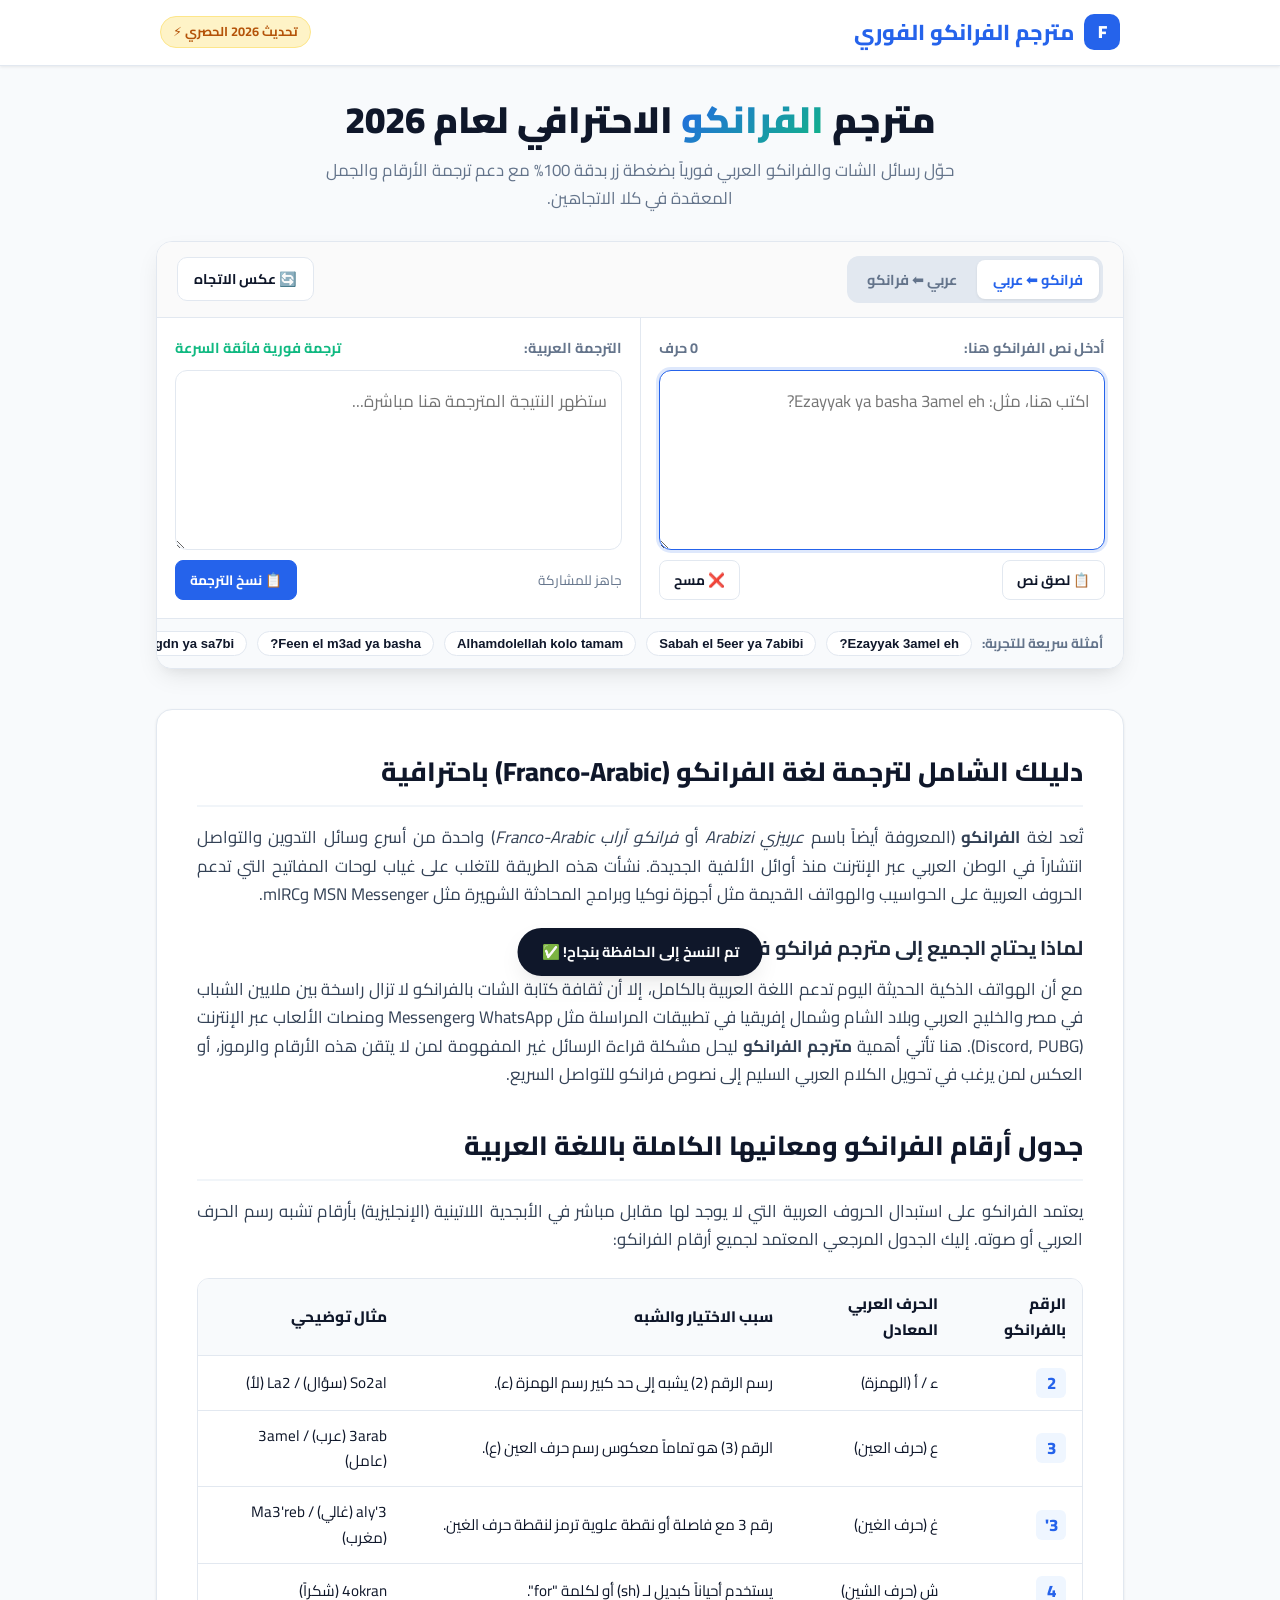
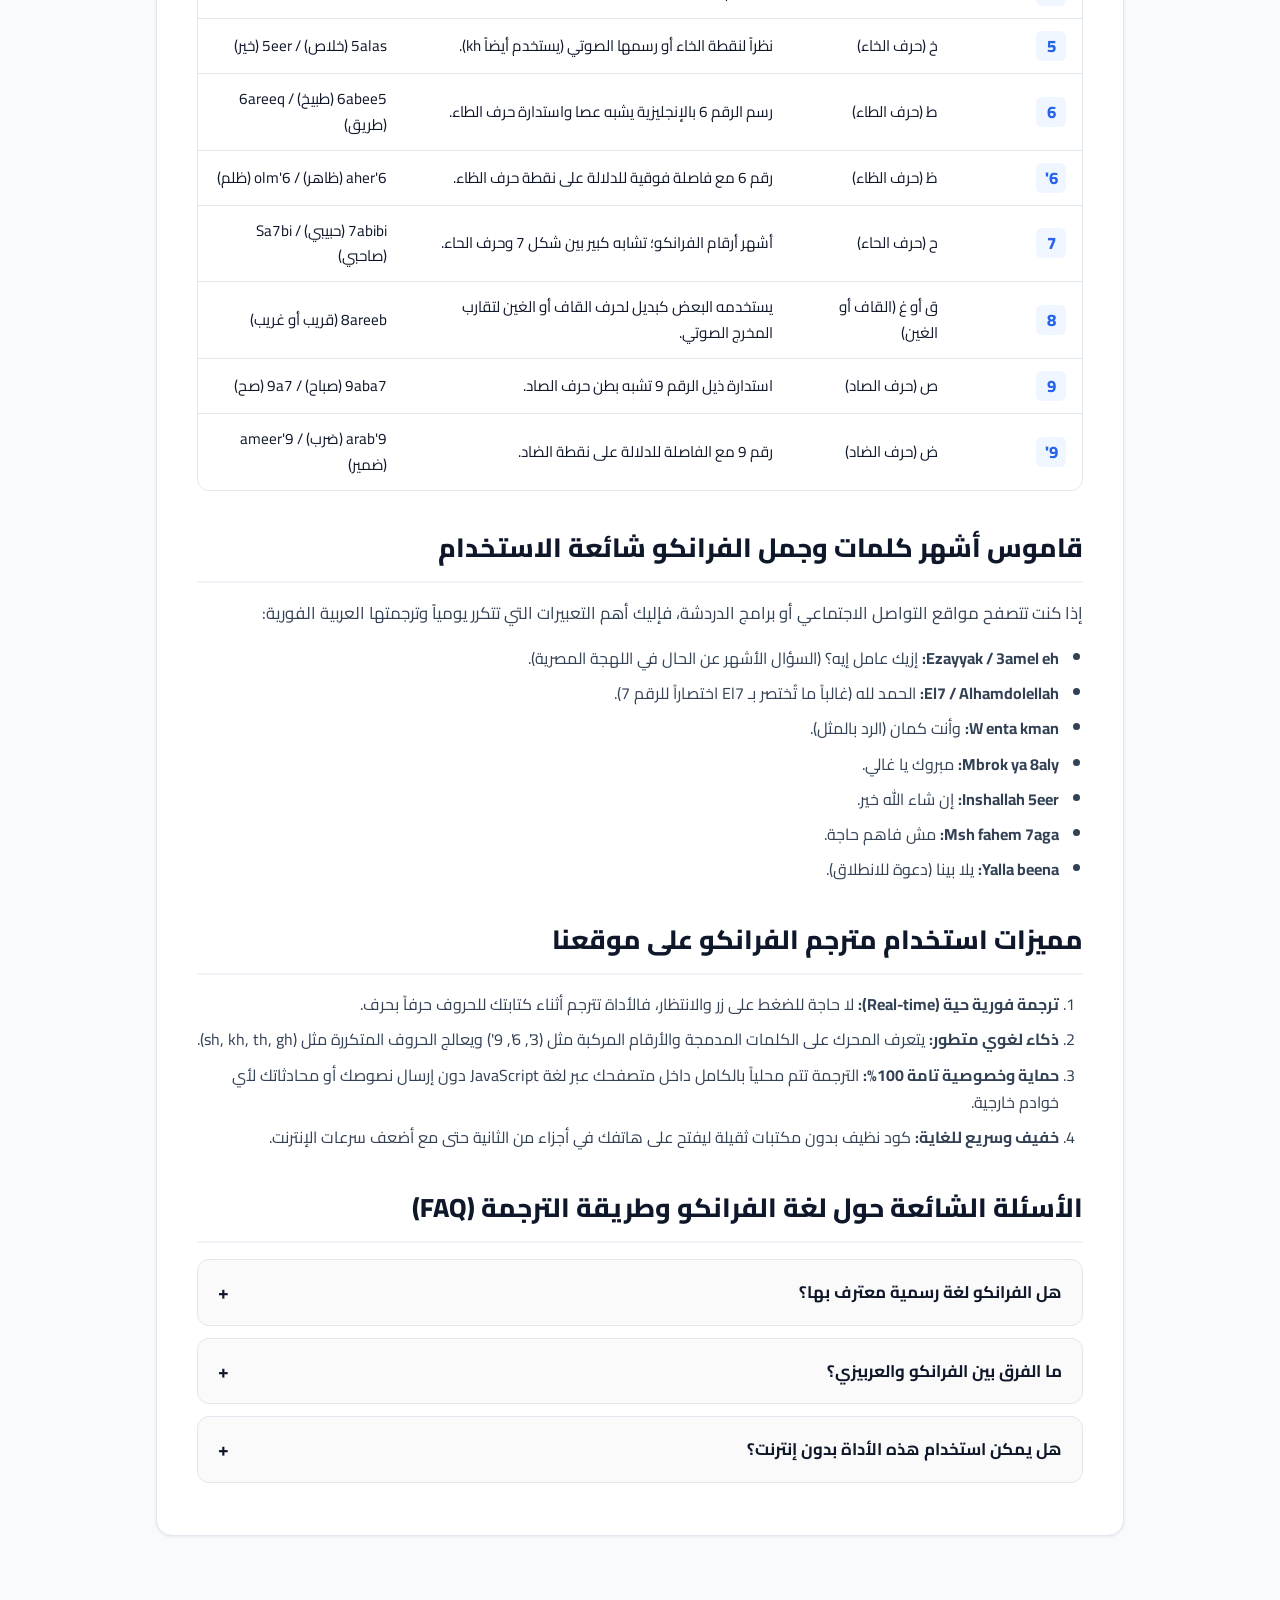
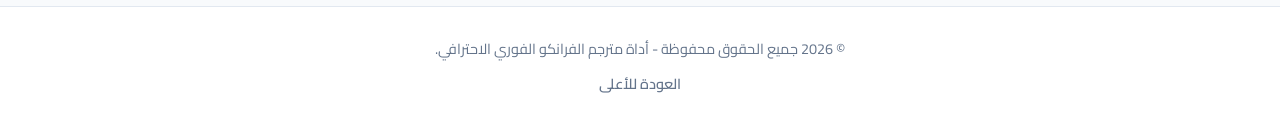
==== index.html @ b8fce9e2 "Update title in index.html for SEO improvement" ====
<!DOCTYPE html>
<html lang="ar" dir="rtl">
<head>
  <meta charset="UTF-8">
  <meta name="viewport" content="width=device-width, initial-scale=1.0, maximum-scale=5.0">
  <meta http-equiv="X-UA-Compatible" content="IE=edge">
  
  <!-- High CTR Title & Meta SEO -->
  <title>مترجم فرانكو ⚡ أسرع أداة ترجمة الفرانكو إلى عربي والعكس مجاناً</title>
  <meta name="description" content="أقوى مترجم فرانكو فوري 2026: حوّل نصوص الفرانكو إلى عربي سليم أو من عربي إلى فرانكو بدقة 100% بضغطة زر. يشمل جدول أرقام وحروف الفرانكو كاملة وقاموس الكلمات الشائعة مجاناً.">
  <meta name="keywords" content="مترجم فرانكو, ترجمة فرانكو, ترجمة الفرانكو الى عربي, تحويل فرانكو لعربي, franco to arabic, ارقام الفرانكو, فرانكو عربي, franco translator">
  <meta name="author" content="Franco Translator Pro">
  <meta name="robots" content="index, follow, max-snippet:-1, max-image-preview:large, max-video-preview:-1">
  <link rel="canonical" href="https://yourusername.github.io/">

  <!-- Open Graph / Facebook -->
  <meta property="og:type" content="website">
  <meta property="og:title" content="مترجم فرانكو 2026 ⚡ أسرع أداة ترجمة الفرانكو إلى عربي والعكس">
  <meta property="og:description" content="حوّل نصوص الفرانكو إلى لغة عربية صحيحة بضغطة واحدة، مع جدول أرقام الفرانكو الشامل وأشهر الكلمات وترجمتها.">
  <meta property="og:locale" content="ar_AR">

  <!-- Twitter Card -->
  <meta name="twitter:card" content="summary_large_image">
  <meta name="twitter:title" content="مترجم فرانكو الفوري 2026 ⚡ تحويل فرانكو لعربي والعكس">
  <meta name="twitter:description" content="أدق أداة لترجمة شات ورسائل الفرانكو إلى اللغة العربية مع دليل الأرقام ومعانيها.">

  <!-- Google Fonts & Icons -->
  <link rel="preconnect" href="https://fonts.googleapis.com">
  <link rel="preconnect" href="https://fonts.gstatic.com" crossorigin>
  <link href="https://fonts.googleapis.com/css2?family=Cairo:wght@400;600;700;800;900&display=swap" rel="stylesheet">

  <!-- Structured Data: WebApplication & FAQPage Schema -->
  <script type="application/ld+json">
  {
    "@context": "https://schema.org",
    "@graph": [
      {
        "@type": "WebApplication",
        "name": "مترجم الفرانكو الذكي",
        "url": "https://yourusername.github.io/",
        "applicationCategory": "EducationalApplication",
        "operatingSystem": "All",
        "description": "أداة مجانية للترجمة الفورية بين لغة الفرانكو واللغة العربية بدقة عالية.",
        "offers": {
          "@type": "Offer",
          "price": "0",
          "priceCurrency": "USD"
        }
      },
      {
        "@type": "FAQPage",
        "mainEntity": [
          {
            "@type": "Question",
            "name": "ما هو رقم 7 في الفرانكو؟",
            "acceptedAnswer": {
              "@type": "Answer",
              "text": "الرقم 7 في لغة الفرانكو يمثل حرف (ح) نظراً لتشابه رسم الرقم مع الحرف العربي."
            }
          },
          {
            "@type": "Question",
            "name": "ما هو رقم 3 ورقم 2 في الفرانكو؟",
            "acceptedAnswer": {
              "@type": "Answer",
              "text": "الرقم 3 يمثل حرف (ع)، والرقم 2 يمثل الهمزة (ء أو أ)."
            }
          },
          {
            "@type": "Question",
            "name": "كيف أحول الفرانكو إلى عربي عبر هذه الأداة؟",
            "acceptedAnswer": {
              "@type": "Answer",
              "text": "كل ما عليك هو لصق أو كتابة نص الفرانكو في المربع العلوي وستظهر الترجمة العربية فورياً في المربع السفلي، ويمكنك بعدها نسخ النتيجة بنقرة واحدة."
            }
          }
        ]
      }
    ]
  }
  </script>

  <style>
    :root {
      --primary: #2563eb;
      --primary-hover: #1d4ed8;
      --primary-light: #eff6ff;
      --accent: #10b981;
      --accent-hover: #059669;
      --bg: #f8fafc;
      --surface: #ffffff;
      --border: #e2e8f0;
      --text-main: #0f172a;
      --text-muted: #64748b;
      --shadow-sm: 0 1px 3px rgba(0,0,0,0.08);
      --shadow-md: 0 4px 6px -1px rgba(0,0,0,0.1), 0 2px 4px -2px rgba(0,0,0,0.06);
      --shadow-lg: 0 10px 25px -5px rgba(0,0,0,0.1), 0 8px 10px -6px rgba(0,0,0,0.04);
      --radius: 16px;
      --font: 'Cairo', system-ui, -apple-system, sans-serif;
    }

    * {
      box-sizing: border-box;
      margin: 0;
      padding: 0;
    }

    body {
      font-family: var(--font);
      background-color: var(--bg);
      color: var(--text-main);
      line-height: 1.7;
      min-height: 100vh;
      display: flex;
      flex-direction: column;
    }

    header {
      background: var(--surface);
      border-bottom: 1px solid var(--border);
      position: sticky;
      top: 0;
      z-index: 50;
      box-shadow: var(--shadow-sm);
    }

    .nav-container {
      max-width: 1000px;
      margin: 0 auto;
      padding: 14px 20px;
      display: flex;
      align-items: center;
      justify-content: space-between;
    }

    .brand {
      display: flex;
      align-items: center;
      gap: 10px;
      font-size: 1.35rem;
      font-weight: 800;
      color: var(--primary);
      text-decoration: none;
    }

    .brand-icon {
      background: var(--primary);
      color: #fff;
      width: 36px;
      height: 36px;
      border-radius: 10px;
      display: flex;
      align-items: center;
      justify-content: center;
      font-weight: 900;
      font-size: 1.1rem;
    }

    .badge-pill {
      background: #fef3c7;
      color: #b45309;
      padding: 4px 12px;
      border-radius: 9999px;
      font-size: 0.8rem;
      font-weight: 700;
      border: 1px solid #fde68a;
    }

    main {
      max-width: 1000px;
      width: 100%;
      margin: 30px auto;
      padding: 0 16px;
      flex: 1;
    }

    /* Hero */
    .hero {
      text-align: center;
      margin-bottom: 28px;
    }

    .hero h1 {
      font-size: 2.3rem;
      font-weight: 900;
      line-height: 1.3;
      margin-bottom: 12px;
      color: #0f172a;
    }

    .hero h1 span {
      background: linear-gradient(135deg, #2563eb, #10b981);
      -webkit-background-clip: text;
      -webkit-text-fill-color: transparent;
    }

    .hero p {
      font-size: 1.05rem;
      color: var(--text-muted);
      max-width: 650px;
      margin: 0 auto;
    }

    /* Tool Card */
    .converter-card {
      background: var(--surface);
      border: 1px solid var(--border);
      border-radius: var(--radius);
      box-shadow: var(--shadow-lg);
      overflow: hidden;
      margin-bottom: 40px;
    }

    .tool-header {
      background: #fafafa;
      padding: 14px 20px;
      border-bottom: 1px solid var(--border);
      display: flex;
      align-items: center;
      justify-content: space-between;
      flex-wrap: wrap;
      gap: 12px;
    }

    .mode-selector {
      display: flex;
      background: #e2e8f0;
      padding: 4px;
      border-radius: 12px;
      gap: 4px;
    }

    .mode-btn {
      border: none;
      background: transparent;
      padding: 6px 16px;
      border-radius: 8px;
      font-family: inherit;
      font-size: 0.9rem;
      font-weight: 700;
      cursor: pointer;
      color: var(--text-muted);
      transition: all 0.2s ease;
    }

    .mode-btn.active {
      background: var(--surface);
      color: var(--primary);
      box-shadow: var(--shadow-sm);
    }

    .swap-btn {
      display: inline-flex;
      align-items: center;
      gap: 6px;
      padding: 8px 16px;
      background: var(--surface);
      border: 1px solid var(--border);
      border-radius: 10px;
      font-family: inherit;
      font-size: 0.88rem;
      font-weight: 700;
      color: var(--text-main);
      cursor: pointer;
      transition: all 0.2s;
    }

    .swap-btn:hover {
      background: var(--primary-light);
      border-color: var(--primary);
      color: var(--primary);
    }

    .tool-body {
      display: grid;
      grid-template-columns: 1fr 1fr;
      divide-x: 1px solid var(--border);
    }

    @media (max-width: 768px) {
      .tool-body {
        grid-template-columns: 1fr;
      }
    }

    .box-pane {
      display: flex;
      flex-direction: column;
      padding: 18px;
    }

    .box-pane:first-child {
      border-left: 1px solid var(--border);
    }

    @media (max-width: 768px) {
      .box-pane:first-child {
        border-left: none;
        border-bottom: 1px solid var(--border);
      }
    }

    .pane-header {
      display: flex;
      align-items: center;
      justify-content: space-between;
      margin-bottom: 10px;
      font-size: 0.9rem;
      font-weight: 700;
      color: var(--text-muted);
    }

    textarea {
      width: 100%;
      height: 180px;
      border: 1px solid var(--border);
      border-radius: 12px;
      padding: 14px;
      font-family: inherit;
      font-size: 1.05rem;
      color: var(--text-main);
      resize: vertical;
      outline: none;
      transition: border-color 0.2s, box-shadow 0.2s;
    }

    textarea:focus {
      border-color: var(--primary);
      box-shadow: 0 0 0 3px rgba(37, 99, 235, 0.15);
    }

    .pane-footer {
      display: flex;
      align-items: center;
      justify-content: space-between;
      margin-top: 10px;
      font-size: 0.85rem;
      color: var(--text-muted);
    }

    .btn-group {
      display: flex;
      gap: 8px;
    }

    .action-btn {
      display: inline-flex;
      align-items: center;
      gap: 6px;
      padding: 6px 14px;
      border-radius: 8px;
      font-family: inherit;
      font-size: 0.85rem;
      font-weight: 700;
      cursor: pointer;
      border: 1px solid var(--border);
      background: var(--surface);
      color: var(--text-main);
      transition: all 0.2s;
    }

    .action-btn:hover {
      background: #f1f5f9;
    }

    .action-btn.primary {
      background: var(--primary);
      border-color: var(--primary);
      color: #fff;
    }

    .action-btn.primary:hover {
      background: var(--primary-hover);
    }

    /* Quick Suggestion Chips */
    .quick-chips-wrap {
      padding: 12px 20px;
      background: #f8fafc;
      border-top: 1px solid var(--border);
      display: flex;
      align-items: center;
      gap: 10px;
      overflow-x: auto;
      white-space: nowrap;
    }

    .quick-chips-title {
      font-size: 0.85rem;
      font-weight: 700;
      color: var(--text-muted);
      flex-shrink: 0;
    }

    .chip {
      background: var(--surface);
      border: 1px solid var(--border);
      padding: 4px 12px;
      border-radius: 9999px;
      font-size: 0.82rem;
      cursor: pointer;
      font-weight: 600;
      color: var(--text-main);
      transition: all 0.15s;
    }

    .chip:hover {
      border-color: var(--primary);
      color: var(--primary);
      background: var(--primary-light);
    }

    /* Long Content Styles */
    .content-article {
      background: var(--surface);
      border: 1px solid var(--border);
      border-radius: var(--radius);
      padding: 40px;
      box-shadow: var(--shadow-sm);
      margin-bottom: 40px;
    }

    .content-article h2 {
      font-size: 1.65rem;
      font-weight: 800;
      color: var(--text-main);
      margin: 35px 0 16px;
      position: relative;
      padding-bottom: 10px;
      border-bottom: 2px solid #f1f5f9;
    }

    .content-article h2:first-of-type {
      margin-top: 0;
    }

    .content-article h3 {
      font-size: 1.25rem;
      font-weight: 700;
      margin: 22px 0 10px;
      color: #1e293b;
    }

    .content-article p {
      font-size: 1.05rem;
      color: #334155;
      margin-bottom: 18px;
      text-align: justify;
    }

    .content-article ul, .content-article ol {
      margin: 0 24px 22px 0;
      color: #334155;
    }

    .content-article li {
      margin-bottom: 8px;
    }

    /* Responsive Data Tables */
    .table-container {
      overflow-x: auto;
      margin: 24px 0;
      border-radius: 12px;
      border: 1px solid var(--border);
    }

    table {
      width: 100%;
      border-collapse: collapse;
      text-align: right;
      font-size: 0.95rem;
    }

    thead {
      background: #f8fafc;
    }

    th, td {
      padding: 12px 16px;
      border-bottom: 1px solid var(--border);
    }

    th {
      font-weight: 800;
      color: var(--text-main);
    }

    tbody tr:last-child td {
      border-bottom: none;
    }

    tbody tr:hover {
      background-color: #f1f5f9;
    }

    .num-badge {
      display: inline-block;
      width: 30px;
      height: 30px;
      line-height: 30px;
      text-align: center;
      background: var(--primary-light);
      color: var(--primary);
      border-radius: 6px;
      font-weight: 800;
      font-size: 1.05rem;
    }

    /* FAQ Accordion */
    .faq-item {
      border: 1px solid var(--border);
      border-radius: 12px;
      margin-bottom: 12px;
      overflow: hidden;
      background: #fafafa;
    }

    .faq-question {
      padding: 16px 20px;
      font-weight: 700;
      font-size: 1.05rem;
      cursor: pointer;
      display: flex;
      align-items: center;
      justify-content: space-between;
      user-select: none;
    }

    .faq-question:hover {
      color: var(--primary);
    }

    .faq-answer {
      padding: 0 20px 16px;
      color: #475569;
      font-size: 0.98rem;
      display: none;
    }

    .faq-item.active {
      background: var(--surface);
      border-color: var(--primary);
    }

    .faq-item.active .faq-answer {
      display: block;
    }

    .faq-icon {
      font-size: 1.2rem;
      transition: transform 0.2s;
    }

    .faq-item.active .faq-icon {
      transform: rotate(45deg);
    }

    /* Toast */
    #toast {
      position: fixed;
      bottom: 24px;
      left: 50%;
      transform: translateX(-50%) translateY(100px);
      background: #0f172a;
      color: #fff;
      padding: 12px 24px;
      border-radius: 9999px;
      font-size: 0.9rem;
      font-weight: 700;
      box-shadow: var(--shadow-lg);
      transition: transform 0.3s cubic-bezier(0.18, 0.89, 0.32, 1.28);
      z-index: 999;
      pointer-events: none;
    }

    #toast.show {
      transform: translateX(-50%) translateY(0);
    }

    /* Footer */
    footer {
      background: var(--surface);
      border-top: 1px solid var(--border);
      padding: 30px 16px;
      margin-top: auto;
    }

    .footer-content {
      max-width: 1000px;
      margin: 0 auto;
      text-align: center;
      font-size: 0.9rem;
      color: var(--text-muted);
    }

    .footer-links {
      display: flex;
      justify-content: center;
      gap: 20px;
      margin-top: 10px;
    }

    .footer-links a {
      color: var(--text-muted);
      text-decoration: none;
      font-weight: 600;
    }

    .footer-links a:hover {
      color: var(--primary);
    }
  </style>
</head>
<body>

  <!-- Header -->
  <header>
    <nav class="nav-container">
      <a href="#" class="brand">
        <span class="brand-icon">F</span>
        <span>مترجم الفرانكو الفوري</span>
      </a>
      <span class="badge-pill">تحديث 2026 الحصري ⚡</span>
    </nav>
  </header>

  <!-- Main Container -->
  <main>

    <!-- Hero Section with High CTR Title -->
    <section class="hero">
      <h1>مترجم <span>الفرانكو</span> الاحترافي لعام 2026</h1>
      <p>حوّل رسائل الشات والفرانكو العربي فورياً بضغطة زر بدقة 100% مع دعم ترجمة الأرقام والجمل المعقدة في كلا الاتجاهين.</p>
    </section>

    <!-- Main Tool Card -->
    <section class="converter-card">
      <div class="tool-header">
        <div class="mode-selector">
          <button class="mode-btn active" id="btn-franco-to-ar" onclick="setMode('franco-to-ar')">فرانكو ⬅️ عربي</button>
          <button class="mode-btn" id="btn-ar-to-franco" onclick="setMode('ar-to-franco')">عربي ⬅️ فرانكو</button>
        </div>

        <button class="swap-btn" onclick="toggleMode()">
          🔄 عكس الاتجاه
        </button>
      </div>

      <div class="tool-body">
        <!-- Input Pane -->
        <div class="box-pane">
          <div class="pane-header">
            <span id="input-label">أدخل نص الفرانكو هنا:</span>
            <span id="char-count">0 حرف</span>
          </div>
          <textarea id="input-text" placeholder="اكتب هنا، مثل: Ezayyak ya basha 3amel eh?" autofocus></textarea>
          <div class="pane-footer">
            <button class="action-btn" onclick="pasteInput()">📋 لصق نص</button>
            <button class="action-btn" onclick="clearAll()">❌ مسح</button>
          </div>
        </div>

        <!-- Output Pane -->
        <div class="box-pane">
          <div class="pane-header">
            <span id="output-label">الترجمة العربية:</span>
            <span style="color: var(--accent); font-weight:700;">ترجمة فورية فائقة السرعة</span>
          </div>
          <textarea id="output-text" placeholder="ستظهر النتيجة المترجمة هنا مباشرة..." readonly></textarea>
          <div class="pane-footer">
            <span>جاهز للمشاركة</span>
            <div class="btn-group">
              <button class="action-btn primary" onclick="copyResult()">📋 نسخ الترجمة</button>
            </div>
          </div>
        </div>
      </div>

      <!-- Quick Chips -->
      <div class="quick-chips-wrap">
        <span class="quick-chips-title">أمثلة سريعة للتجربة:</span>
        <button class="chip" onclick="loadSample('Ezayyak 3amel eh?')">Ezayyak 3amel eh?</button>
        <button class="chip" onclick="loadSample('Sabah el 5eer ya 7abibi')">Sabah el 5eer ya 7abibi</button>
        <button class="chip" onclick="loadSample('Alhamdolellah kolo tamam')">Alhamdolellah kolo tamam</button>
        <button class="chip" onclick="loadSample('Feen el m3ad ya basha?')">Feen el m3ad ya basha?</button>
        <button class="chip" onclick="loadSample('Shokran gdn ya sa7bi')">Shokran gdn ya sa7bi</button>
      </div>
    </section>

    <!-- Comprehensive In-depth Content (Long Form SEO Article) -->
    <article class="content-article">
      <h2>دليلك الشامل لترجمة لغة الفرانكو (Franco-Arabic) باحترافية</h2>
      <p>
        تُعد لغة <strong>الفرانكو</strong> (المعروفة أيضاً باسم <em>عربيزي Arabizi</em> أو <em>فرانكو آراب Franco-Arabic</em>) واحدة من أسرع وسائل التدوين والتواصل انتشاراً في الوطن العربي عبر الإنترنت منذ أوائل الألفية الجديدة. نشأت هذه الطريقة للتغلب على غياب لوحات المفاتيح التي تدعم الحروف العربية على الحواسيب والهواتف القديمة مثل أجهزة نوكيا وبرامج المحادثة الشهيرة مثل MSN Messenger وmIRC.
      </p>

      <h3>لماذا يحتاج الجميع إلى مترجم فرانكو فوري؟</h3>
      <p>
        مع أن الهواتف الذكية الحديثة اليوم تدعم اللغة العربية بالكامل، إلا أن ثقافة كتابة الشات بالفرانكو لا تزال راسخة بين ملايين الشباب في مصر والخليج العربي وبلاد الشام وشمال إفريقيا في تطبيقات المراسلة مثل WhatsApp وMessenger ومنصات الألعاب عبر الإنترنت (Discord, PUBG). هنا تأتي أهمية <strong>مترجم الفرانكو</strong> ليحل مشكلة قراءة الرسائل غير المفهومة لمن لا يتقن هذه الأرقام والرموز، أو العكس لمن يرغب في تحويل الكلام العربي السليم إلى نصوص فرانكو للتواصل السريع.
      </p>

      <h2>جدول أرقام الفرانكو ومعانيها الكاملة باللغة العربية</h2>
      <p>
        يعتمد الفرانكو على استبدال الحروف العربية التي لا يوجد لها مقابل مباشر في الأبجدية اللاتينية (الإنجليزية) بأرقام تشبه رسم الحرف العربي أو صوته. إليك الجدول المرجعي المعتمد لجميع أرقام الفرانكو:
      </p>

      <div class="table-container">
        <table>
          <thead>
            <tr>
              <th>الرقم بالفرانكو</th>
              <th>الحرف العربي المعادل</th>
              <th>سبب الاختيار والشبه</th>
              <th>مثال توضيحي</th>
            </tr>
          </thead>
          <tbody>
            <tr>
              <td><span class="num-badge">2</span></td>
              <td>ء / أ (الهمزة)</td>
              <td>رسم الرقم (2) يشبه إلى حد كبير رسم الهمزة (ء).</td>
              <td>So2al (سؤال) / La2 (لأ)</td>
            </tr>
            <tr>
              <td><span class="num-badge">3</span></td>
              <td>ع (حرف العين)</td>
              <td>الرقم (3) هو تماماً معكوس رسم حرف العين (ع).</td>
              <td>3arab (عرب) / 3amel (عامل)</td>
            </tr>
            <tr>
              <td><span class="num-badge">3'</span></td>
              <td>غ (حرف الغين)</td>
              <td>رقم 3 مع فاصلة أو نقطة علوية ترمز لنقطة حرف الغين.</td>
              <td>3'aly (غالي) / Ma3'reb (مغرب)</td>
            </tr>
            <tr>
              <td><span class="num-badge">4</span></td>
              <td>ش (حرف الشين)</td>
              <td>يستخدم أحياناً كبديل لـ (sh) أو لكلمة "for".</td>
              <td>4okran (شكراً)</td>
            </tr>
            <tr>
              <td><span class="num-badge">5</span></td>
              <td>خ (حرف الخاء)</td>
              <td>نظراً لنقطة الخاء أو رسمها الصوتي (يستخدم أيضاً kh).</td>
              <td>5alas (خلاص) / 5eer (خير)</td>
            </tr>
            <tr>
              <td><span class="num-badge">6</span></td>
              <td>ط (حرف الطاء)</td>
              <td>رسم الرقم 6 بالإنجليزية يشبه عصا واستدارة حرف الطاء.</td>
              <td>6abee5 (طبيخ) / 6areeq (طريق)</td>
            </tr>
            <tr>
              <td><span class="num-badge">6'</span></td>
              <td>ظ (حرف الظاء)</td>
              <td>رقم 6 مع فاصلة فوقية للدلالة على نقطة حرف الظاء.</td>
              <td>6'aher (ظاهر) / 6'olm (ظلم)</td>
            </tr>
            <tr>
              <td><span class="num-badge">7</span></td>
              <td>ح (حرف الحاء)</td>
              <td>أشهر أرقام الفرانكو؛ تشابه كبير بين شكل 7 وحرف الحاء.</td>
              <td>7abibi (حبيبي) / Sa7bi (صاحبي)</td>
            </tr>
            <tr>
              <td><span class="num-badge">8</span></td>
              <td>ق أو غ (القاف أو الغين)</td>
              <td>يستخدمه البعض كبديل لحرف القاف أو الغين لتقارب المخرج الصوتي.</td>
              <td>8areeb (قريب أو غريب)</td>
            </tr>
            <tr>
              <td><span class="num-badge">9</span></td>
              <td>ص (حرف الصاد)</td>
              <td>استدارة ذيل الرقم 9 تشبه بطن حرف الصاد.</td>
              <td>9aba7 (صباح) / 9a7 (صح)</td>
            </tr>
            <tr>
              <td><span class="num-badge">9'</span></td>
              <td>ض (حرف الضاد)</td>
              <td>رقم 9 مع الفاصلة للدلالة على نقطة الضاد.</td>
              <td>9'arab (ضرب) / 9'ameer (ضمير)</td>
            </tr>
          </tbody>
        </table>
      </div>

      <h2>قاموس أشهر كلمات وجمل الفرانكو شائعة الاستخدام</h2>
      <p>إذا كنت تتصفح مواقع التواصل الاجتماعي أو برامج الدردشة، فإليك أهم التعبيرات التي تتكرر يومياً وترجمتها العربية الفورية:</p>
      
      <ul>
        <li><strong>Ezayyak / 3amel eh:</strong> إزيك عامل إيه؟ (السؤال الأشهر عن الحال في اللهجة المصرية).</li>
        <li><strong>El7 / Alhamdolellah:</strong> الحمد لله (غالباً ما تُختصر بـ El7 اختصاراً للرقم 7).</li>
        <li><strong>W enta kman:</strong> وأنت كمان (الرد بالمثل).</li>
        <li><strong>Mbrok ya 8aly:</strong> مبروك يا غالي.</li>
        <li><strong>Inshallah 5eer:</strong> إن شاء الله خير.</li>
        <li><strong>Msh fahem 7aga:</strong> مش فاهم حاجة.</li>
        <li><strong>Yalla beena:</strong> يلا بينا (دعوة للانطلاق).</li>
      </ul>

      <h2>مميزات استخدام مترجم الفرانكو على موقعنا</h2>
      <ol>
        <li><strong>ترجمة فورية حية (Real-time):</strong> لا حاجة للضغط على زر والانتظار، فالأداة تترجم أثناء كتابتك للحروف حرفاً بحرف.</li>
        <li><strong>ذكاء لغوي متطور:</strong> يتعرف المحرك على الكلمات المدمجة والأرقام المركبة مثل (3', 6', 9') ويعالج الحروف المتكررة مثل (sh, kh, th, gh).</li>
        <li><strong>حماية وخصوصية تامة 100%:</strong> الترجمة تتم محلياً بالكامل داخل متصفحك عبر لغة JavaScript دون إرسال نصوصك أو محادثاتك لأي خوادم خارجية.</li>
        <li><strong>خفيف وسريع للغاية:</strong> كود نظيف بدون مكتبات ثقيلة ليفتح على هاتفك في أجزاء من الثانية حتى مع أضعف سرعات الإنترنت.</li>
      </ol>

      <h2>الأسئلة الشائعة حول لغة الفرانكو وطريقة الترجمة (FAQ)</h2>
      <div class="faq-accordion">
        <div class="faq-item">
          <div class="faq-question" onclick="toggleFaq(this)">
            <span>هل الفرانكو لغة رسمية معترف بها؟</span>
            <span class="faq-icon">+</span>
          </div>
          <div class="faq-answer">
            لا، الفرانكو ليست لغة رسمية ولا تخضع لقواعد نحوية معتمدة، بل هي نظام كتابة صوتي غير رسمي (Transliteration) ابتكره مستخدمو الإنترنت لتدوين اللهجات العربية العامية باستخدام الحروف اللاتينية والأرقام.
          </div>
        </div>

        <div class="faq-item">
          <div class="faq-question" onclick="toggleFaq(this)">
            <span>ما الفرق بين الفرانكو والعربيزي؟</span>
            <span class="faq-icon">+</span>
          </div>
          <div class="faq-answer">
            كلاهما يشيران إلى نفس المفهوم؛ ففي مصر ودول المغرب العربي يشتهر المصطلح باسم "فرانكو آراب"، بينما في دول الخليج والمشرق العربي يُطلق عليه غالباً "عربيزي" (مزيج بين كلمتي عربي وإنجليزي).
          </div>
        </div>

        <div class="faq-item">
          <div class="faq-question" onclick="toggleFaq(this)">
            <span>هل يمكن استخدام هذه الأداة بدون إنترنت؟</span>
            <span class="faq-icon">+</span>
          </div>
          <div class="faq-answer">
            نعم! بمجرد فتح هذه الصفحة لمرة واحدة يمكنك حفظها على جهازك واستخدامها في أي وقت دون اتصال بالإنترنت لأن خوارزميات الترجمة مدمجة كلياً داخل كود الصفحة.
          </div>
        </div>
      </div>
    </article>

  </main>

  <!-- Toast Notification -->
  <div id="toast">تم النسخ إلى الحافظة بنجاح! ✅</div>

  <!-- Footer -->
  <footer>
    <div class="footer-content">
      <p>© 2026 جميع الحقوق محفوظة - أداة مترجم الفرانكو الفوري الاحترافي.</p>
      <div class="footer-links">
        <a href="#top">العودة للأعلى</a>
      </div>
    </div>
  </footer>

  <!-- Translation Engine (Fast Pure JS) -->
  <script>
    // State
    let currentMode = 'franco-to-ar'; // or 'ar-to-franco'

    // Common Words Dictionary (High-Precision Match)
    const francoDictionary = {
      "ezayyak": "إزيك", "ezayak": "إزيك", "ezayek": "إزيك", "3amel": "عامل", "3amla": "عاملة",
      "eh": "إيه", "feen": "فين", "keda": "كده", "kda": "كده", "shokran": "شكراً",
      "shukran": "شكراً", "tamam": "تمام", "habibi": "حبيبي", "7abibi": "حبيبي",
      "sa7bi": "صاحبي", "salam": "سلام", "salamo": "سلام", "3aleiko": "عليكم",
      "inshallah": "إن شاء الله", "alhamdolellah": "الحمد لله", "el7": "الحمد لله",
      "mbrok": "مبروك", "mabrouk": "مبروك", "yalla": "يلا", "la2": "لأ", "mesh": "مش",
      "msh": "مش", "wala": "ولا", "leh": "ليه", "enta": "إنت", "enty": "إنتي",
      "ana": "أنا", "howa": "هو", "heya": "هي", "homma": "هما", "e7na": "إحنا",
      "sabah": "صباح", "el5eer": "الخير", "elkheer": "الخير", "masa2": "مساء",
      "tesba7": "تصبح", "7aga": "حاجة", "kbeer": "كبير", "soghayar": "صغير"
    };

    // Phonetic Multi-character mappings
    const francoMultiToAr = [
      { f: "3'", a: "غ" }, { f: "6'", a: "ظ" }, { f: "9'", a: "ض" }, { f: "7'", a: "خ" },
      { f: "kh", a: "خ" }, { f: "sh", a: "ش" }, { f: "th", a: "ث" }, { f: "gh", a: "غ" },
      { f: "dh", a: "ذ" }, { f: "aa", a: "ا" }, { f: "ee", a: "ي" }, { f: "oo", a: "و" },
      { f: "ou", a: "و" }
    ];

    // Single Character Franco to Arabic
    const francoCharToAr = {
      '2': 'ء', '3': 'ع', '4': 'ش', '5': 'خ', '6': 'ط', '7': 'ح', '8': 'غ', '9': 'ص',
      'a': 'ا', 'b': 'ب', 'c': 'ك', 'd': 'د', 'e': 'ي', 'f': 'ف', 'g': 'ج', 'h': 'ه',
      'i': 'ي', 'j': 'ج', 'k': 'ك', 'l': 'ل', 'm': 'م', 'n': 'ن', 'o': 'و', 'p': 'ب',
      'q': 'ق', 'r': 'ر', 's': 'س', 't': 'ت', 'u': 'و', 'v': 'ف', 'w': 'و', 'x': 'كس',
      'y': 'ي', 'z': 'ز'
    };

    // Arabic to Franco Char Map
    const arCharToFranco = {
      'ء': '2', 'أ': '2', 'إ': '2', 'آ': '2', 'ع': '3', 'غ': "3'", 'ح': '7', 'خ': '5',
      'ط': '6', 'ظ': "6'", 'ص': '9', 'ض': "9'", 'ش': 'sh', 'ث': 'th', 'ذ': 'dh', 'ق': '8',
      'ب': 'b', 'ت': 't', 'ة': 'a', 'ج': 'g', 'د': 'd', 'ر': 'r', 'ز': 'z', 'س': 's',
      'ف': 'f', 'ك': 'k', 'ل': 'l', 'م': 'm', 'ن': 'n', 'ه': 'h', 'و': 'w', 'ي': 'y',
      'ى': 'a', 'ا': 'a'
    };

    const inputArea = document.getElementById('input-text');
    const outputArea = document.getElementById('output-text');
    const charCountEl = document.getElementById('char-count');

    // Live translation on input
    inputArea.addEventListener('input', () => {
      translate();
      updateStats();
    });

    function setMode(mode) {
      currentMode = mode;
      document.getElementById('btn-franco-to-ar').classList.toggle('active', mode === 'franco-to-ar');
      document.getElementById('btn-ar-to-franco').classList.toggle('active', mode === 'ar-to-franco');

      if (mode === 'franco-to-ar') {
        document.getElementById('input-label').textContent = 'أدخل نص الفرانكو هنا:';
        document.getElementById('output-label').textContent = 'الترجمة العربية:';
        inputArea.placeholder = 'اكتب هنا، مثل: Ezayyak ya basha 3amel eh?';
      } else {
        document.getElementById('input-label').textContent = 'أدخل النص العربي هنا:';
        document.getElementById('output-label').textContent = 'ترجمة الفرانكو:';
        inputArea.placeholder = 'اكتب هنا بالعربي، مثل: إزيك يا باشا عامل إيه؟';
      }
      translate();
    }

    function toggleMode() {
      const newMode = currentMode === 'franco-to-ar' ? 'ar-to-franco' : 'franco-to-ar';
      // Swap texts
      const currentOutput = outputArea.value;
      inputArea.value = currentOutput;
      setMode(newMode);
    }

    function translate() {
      const text = inputArea.value;
      if (!text.trim()) {
        outputArea.value = '';
        return;
      }

      if (currentMode === 'franco-to-ar') {
        outputArea.value = translateFrancoToAr(text);
      } else {
        outputArea.value = translateArToFranco(text);
      }
    }

    function translateFrancoToAr(str) {
      const words = str.split(/(\s+|[.,!؟?]+)/);
      return words.map(chunk => {
        const cleanChunk = chunk.toLowerCase().trim();
        if (francoDictionary[cleanChunk]) {
          return francoDictionary[cleanChunk];
        }

        let result = chunk.toLowerCase();
        // multi-char replacement
        for (let item of francoMultiToAr) {
          result = result.split(item.f).join(item.a);
        }

        // single-char replacement
        let finalStr = '';
        for (let i = 0; i < result.length; i++) {
          const ch = result[i];
          finalStr += (francoCharToAr[ch] !== undefined) ? francoCharToAr[ch] : ch;
        }
        return finalStr;
      }).join('');
    }

    function translateArToFranco(str) {
      let result = '';
      for (let i = 0; i < str.length; i++) {
        const ch = str[i];
        if (arCharToFranco[ch]) {
          result += arCharToFranco[ch];
        } else {
          result += ch;
        }
      }
      return result;
    }

    function updateStats() {
      const len = inputArea.value.length;
      charCountEl.textContent = `${len} حرف`;
    }

    function copyResult() {
      if (!outputArea.value) return;
      navigator.clipboard.writeText(outputArea.value).then(() => {
        showToast('تم نسخ الترجمة إلى الحافظة بنجاح! 📋');
      }).catch(() => {
        outputArea.select();
        document.execCommand('copy');
        showToast('تم النسخ بنجاح! 📋');
      });
    }

    async function pasteInput() {
      try {
        const text = await navigator.clipboard.readText();
        inputArea.value = text;
        translate();
        updateStats();
        showToast('تم لصق النص بنجاح! ✨');
      } catch (err) {
        inputArea.focus();
        showToast('يرجى استخدام Ctrl+V للصق النص');
      }
    }

    function clearAll() {
      inputArea.value = '';
      outputArea.value = '';
      updateStats();
      inputArea.focus();
    }

    function loadSample(sampleText) {
      setMode('franco-to-ar');
      inputArea.value = sampleText;
      translate();
      updateStats();
      window.scrollTo({ top: 120, behavior: 'smooth' });
    }

    function toggleFaq(el) {
      const parent = el.parentElement;
      parent.classList.toggle('active');
    }

    function showToast(msg) {
      const toast = document.getElementById('toast');
      toast.textContent = msg;
      toast.classList.add('show');
      setTimeout(() => {
        toast.classList.remove('show');
      }, 2500);
    }
  </script>
</body>
</html>
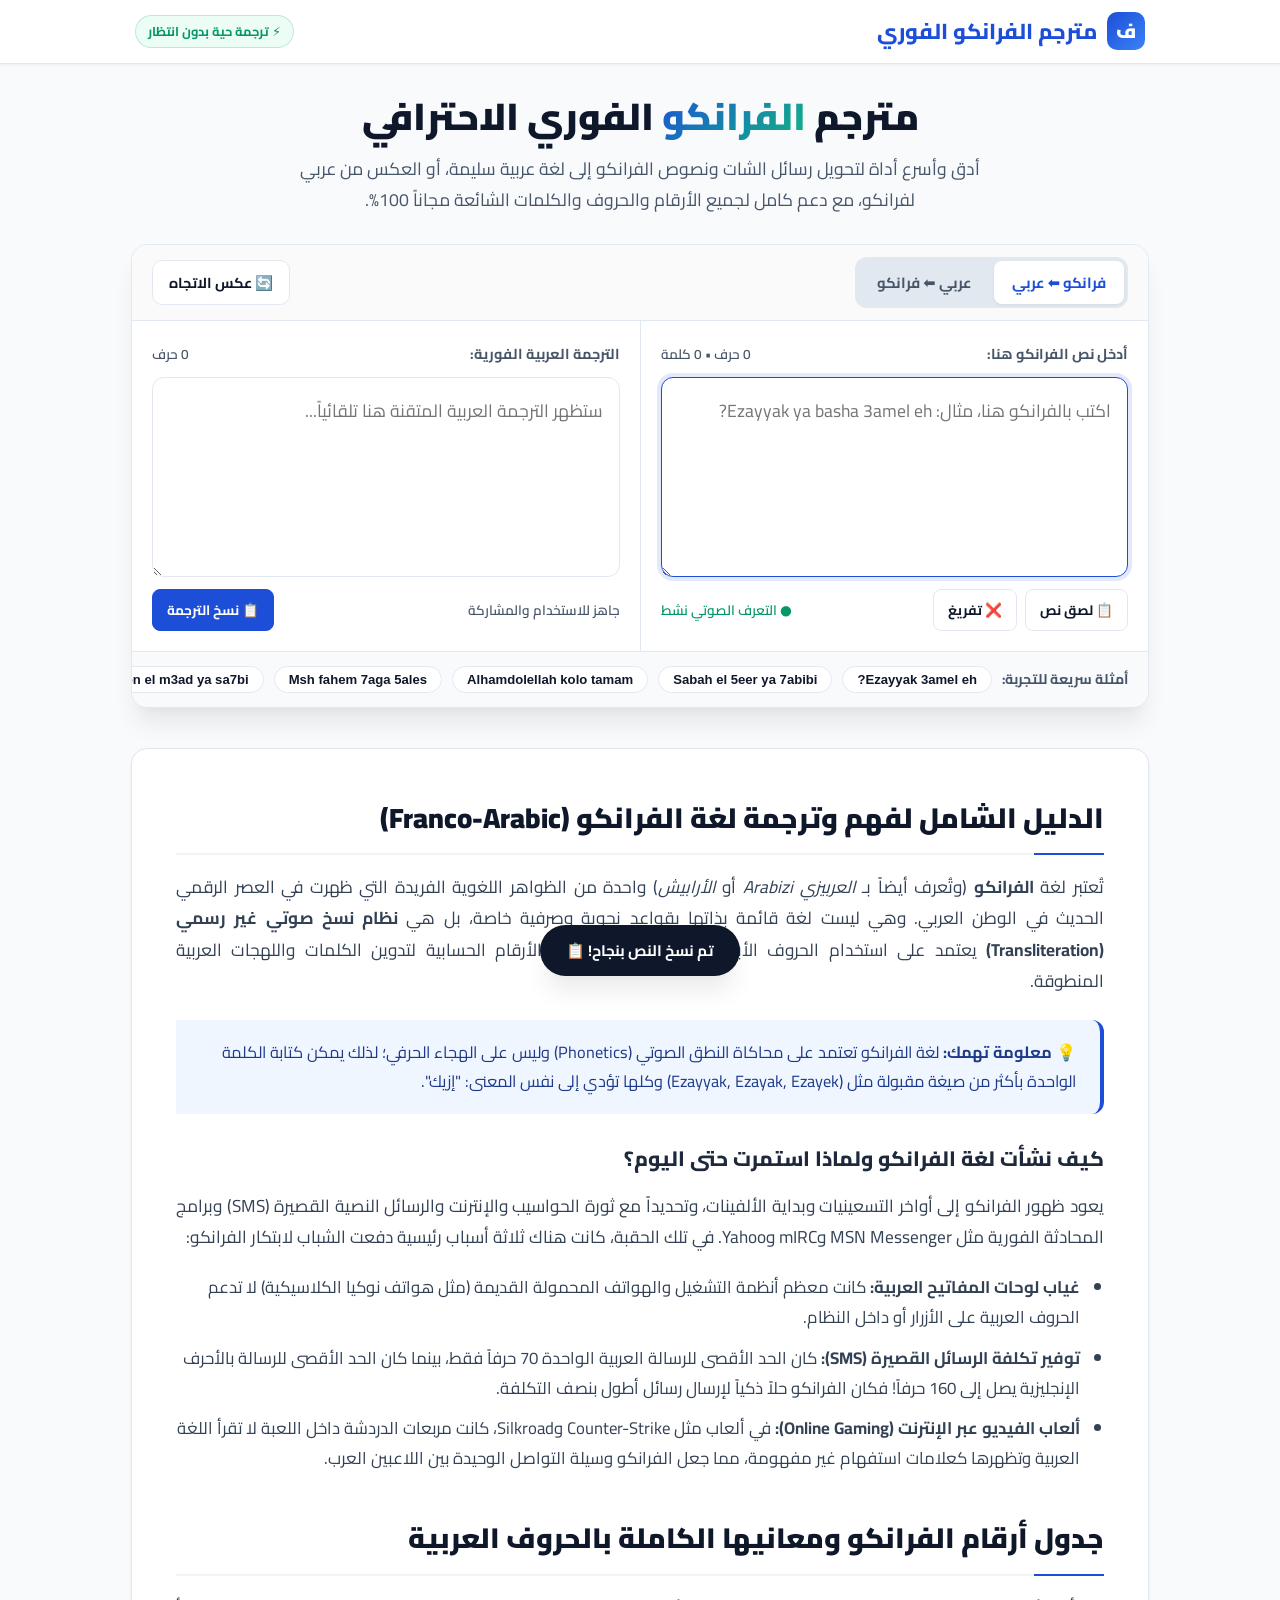
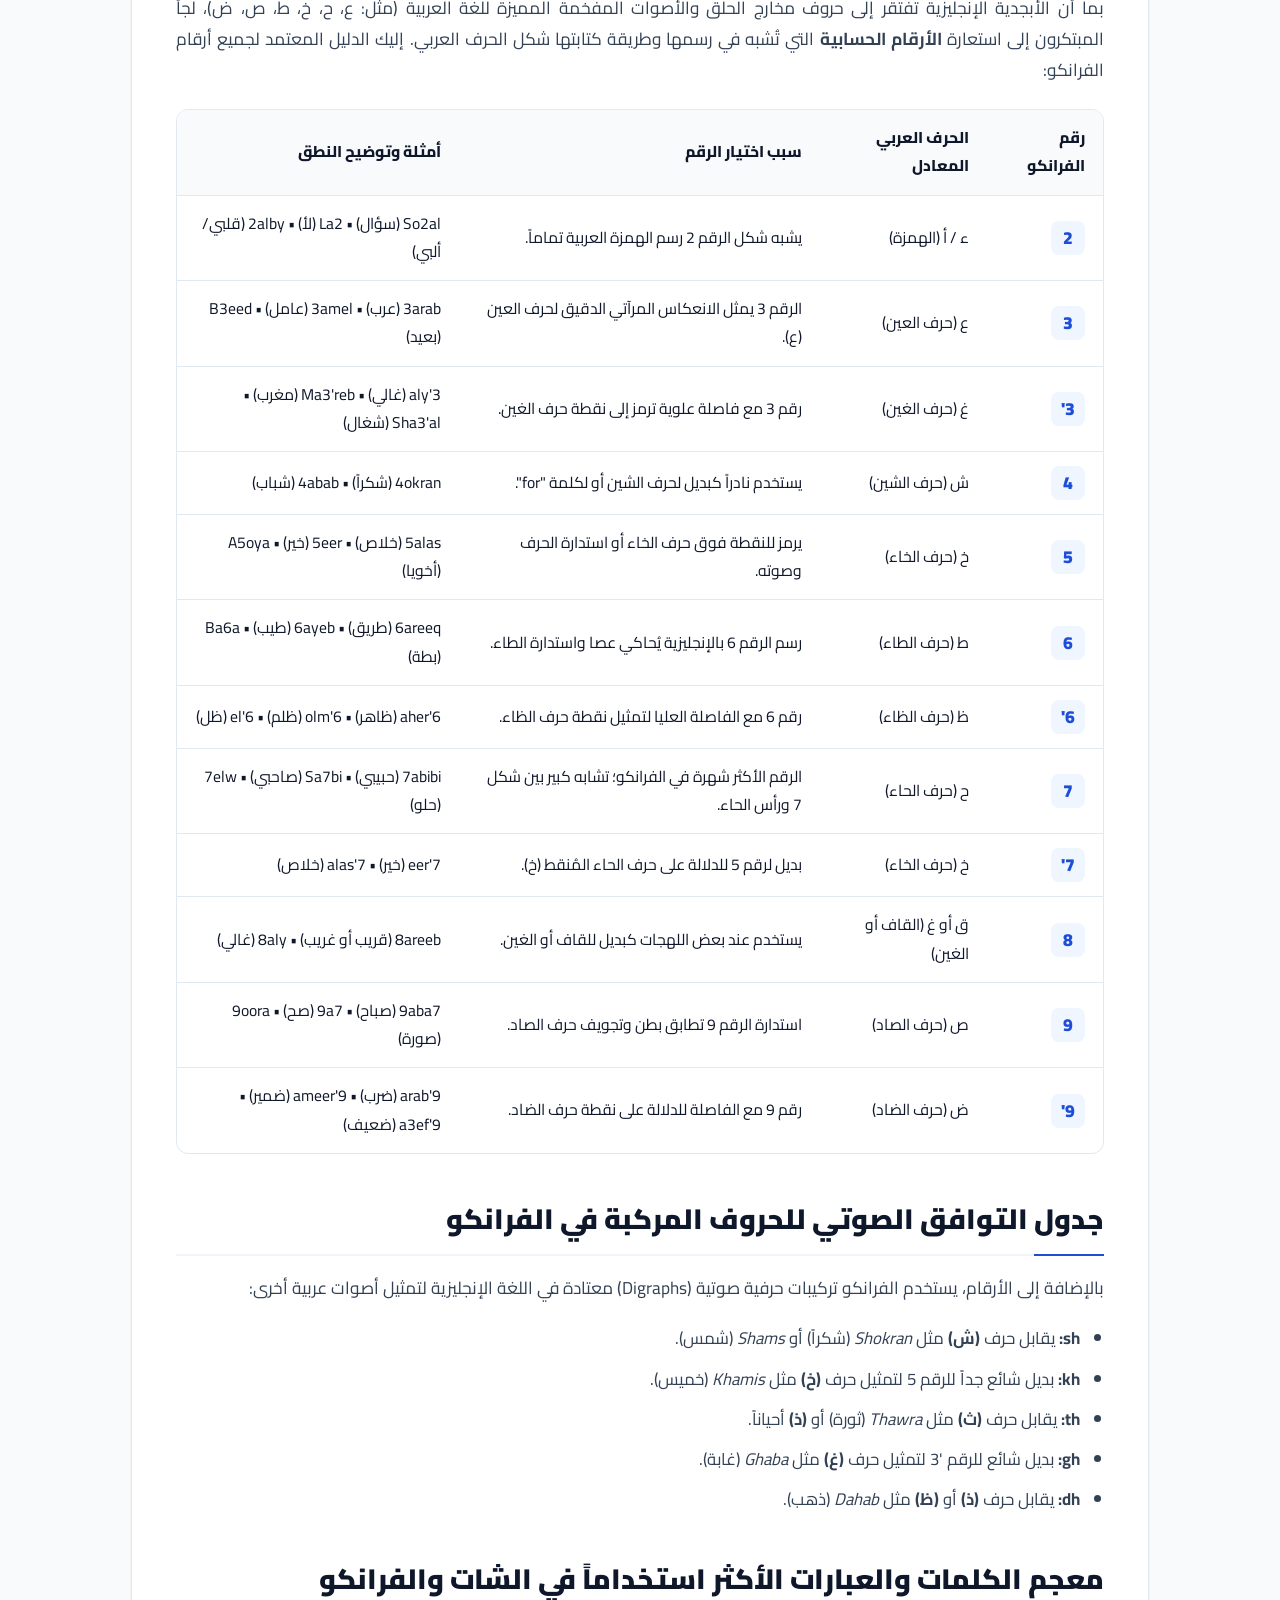
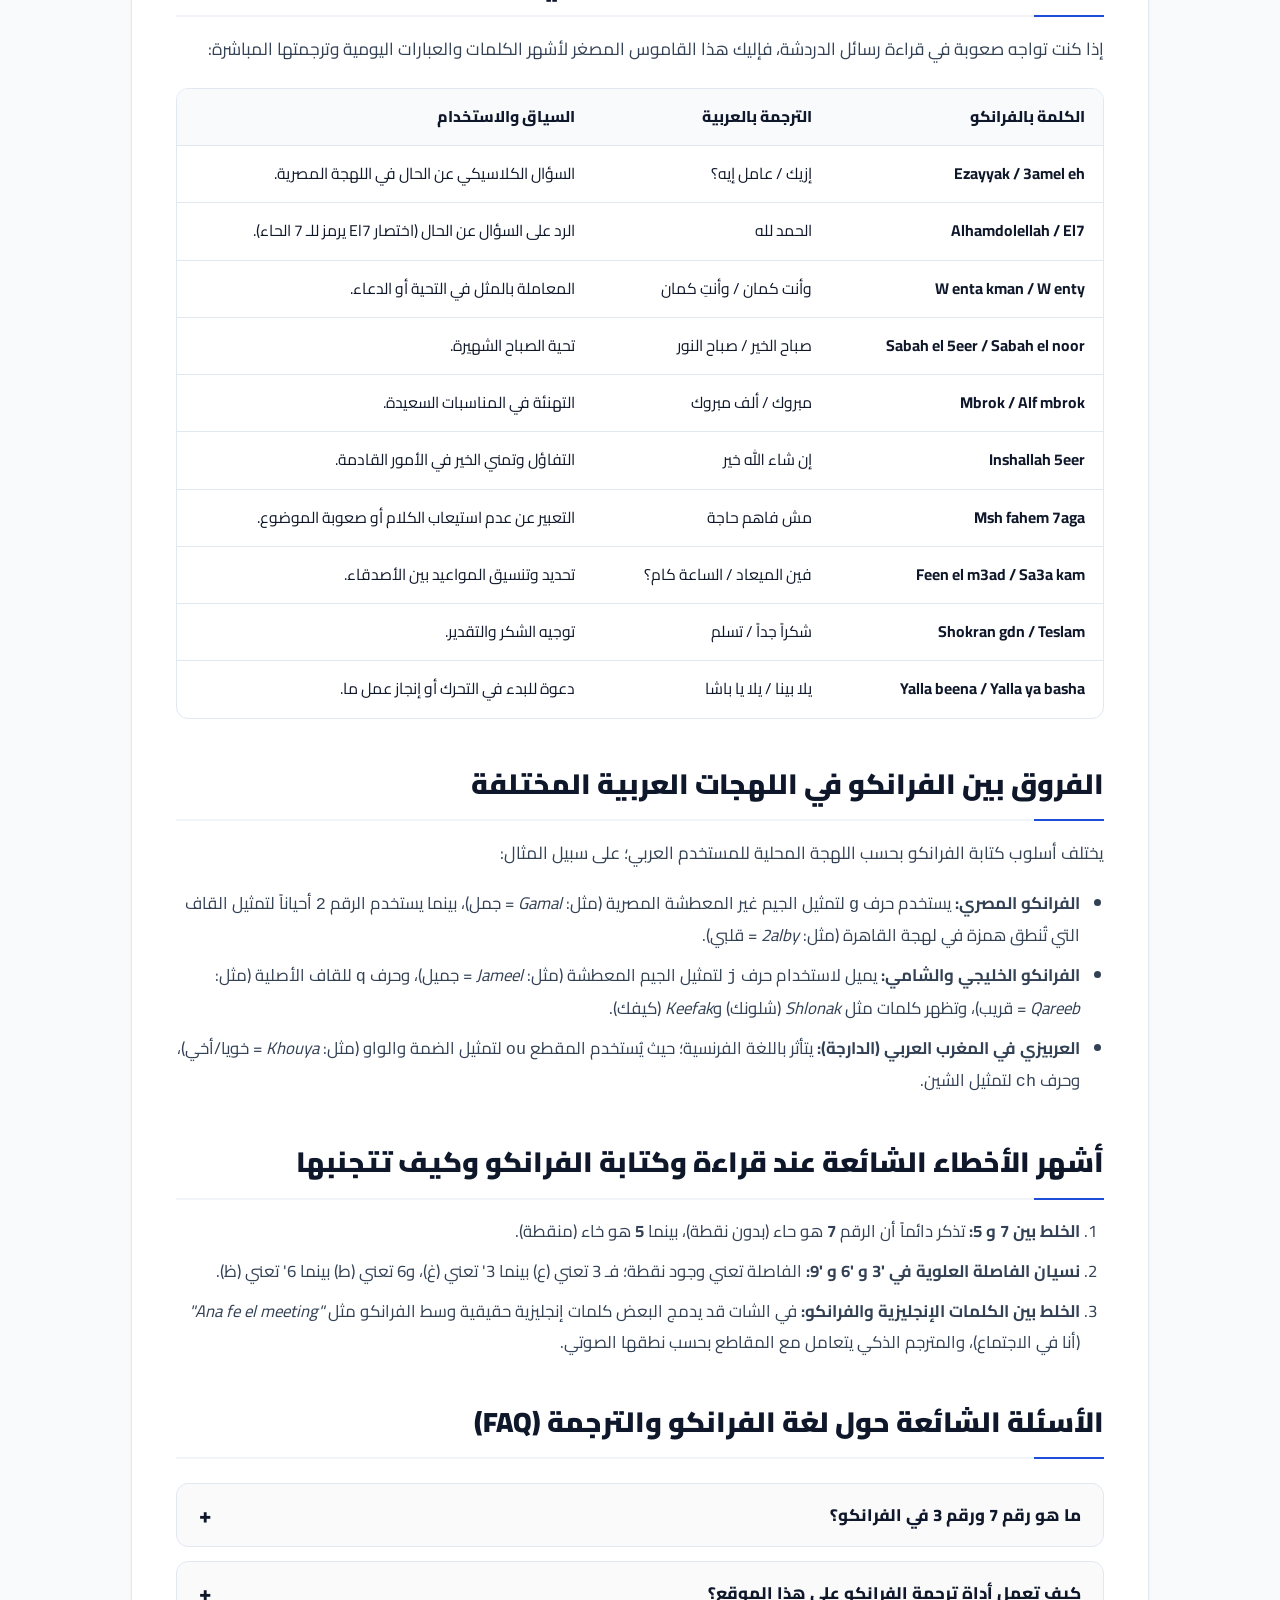
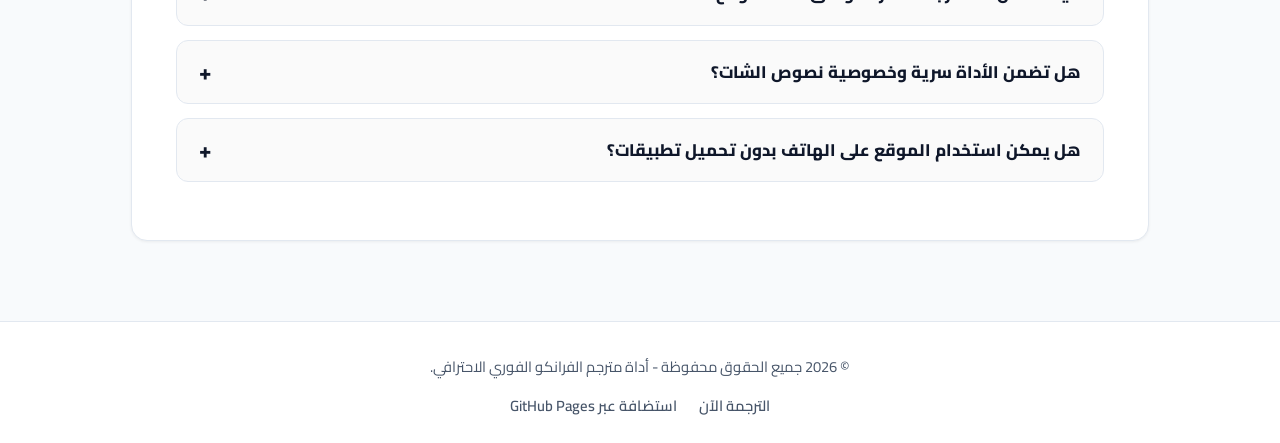
==== commit 986ae7ad: "Update index.html" ====
--- a/index.html
+++ b/index.html
@@ -5,29 +5,29 @@
   <meta name="viewport" content="width=device-width, initial-scale=1.0, maximum-scale=5.0">
   <meta http-equiv="X-UA-Compatible" content="IE=edge">
   
-  <!-- High CTR Title & Meta SEO -->
-  <title>مترجم فرانكو ⚡ أسرع أداة ترجمة الفرانكو إلى عربي والعكس مجاناً</title>
-  <meta name="description" content="أقوى مترجم فرانكو فوري 2026: حوّل نصوص الفرانكو إلى عربي سليم أو من عربي إلى فرانكو بدقة 100% بضغطة زر. يشمل جدول أرقام وحروف الفرانكو كاملة وقاموس الكلمات الشائعة مجاناً.">
-  <meta name="keywords" content="مترجم فرانكو, ترجمة فرانكو, ترجمة الفرانكو الى عربي, تحويل فرانكو لعربي, franco to arabic, ارقام الفرانكو, فرانكو عربي, franco translator">
-  <meta name="author" content="Franco Translator Pro">
+  <!-- High CTR SEO Title & Description (No Dates) -->
+  <title>مترجم فرانكو الفوري ⚡ أسرع أداة تحويل الفرانكو إلى عربي والعكس مجاناً (دقة 100%)</title>
+  <meta name="description" content="أقوى مترجم فرانكو فوري: حوّل نصوص الشات والفرانكو إلى لغة عربية صحيحة أو العكس بضغطة زر. اكتشف جدول أرقام الفرانكو بالكامل، وقاموس الكلمات الأكثر استخداماً، ودليلك الشامل بدون أخطاء.">
+  <meta name="keywords" content="مترجم فرانكو, ترجمة فرانكو, تحويل الفرانكو الى عربي, مترجم الفرانكو, فرانكو عربي, ترجمة فرانكو لعربي, franco to arabic, ارقام الفرانكو, لغة الفرانكو, arabizi">
+  <meta name="author" content="Franco Translator">
   <meta name="robots" content="index, follow, max-snippet:-1, max-image-preview:large, max-video-preview:-1">
   <link rel="canonical" href="https://yourusername.github.io/">
 
-  <!-- Open Graph / Facebook -->
+  <!-- Open Graph / Social Media -->
   <meta property="og:type" content="website">
-  <meta property="og:title" content="مترجم فرانكو 2026 ⚡ أسرع أداة ترجمة الفرانكو إلى عربي والعكس">
-  <meta property="og:description" content="حوّل نصوص الفرانكو إلى لغة عربية صحيحة بضغطة واحدة، مع جدول أرقام الفرانكو الشامل وأشهر الكلمات وترجمتها.">
+  <meta property="og:title" content="مترجم فرانكو الفوري ⚡ تحويل الفرانكو إلى عربي والعكس بدقة 100%">
+  <meta property="og:description" content="أداة فورية مجانية لترجمة لغة الفرانكو إلى عربي سليم مع الدليل الشامل لجميع الأرقام والحروف والكلمات الشائعة.">
   <meta property="og:locale" content="ar_AR">
 
   <!-- Twitter Card -->
   <meta name="twitter:card" content="summary_large_image">
-  <meta name="twitter:title" content="مترجم فرانكو الفوري 2026 ⚡ تحويل فرانكو لعربي والعكس">
-  <meta name="twitter:description" content="أدق أداة لترجمة شات ورسائل الفرانكو إلى اللغة العربية مع دليل الأرقام ومعانيها.">
-
-  <!-- Google Fonts & Icons -->
+  <meta name="twitter:title" content="مترجم فرانكو الفوري ⚡ أسرع محول فرانكو عربي">
+  <meta name="twitter:description" content="ترجمة فورية ذكية لرسائل ومحادثات الفرانكو والعربيزي بضغطة واحدة وبدون أخطاء.">
+
+  <!-- Fonts -->
   <link rel="preconnect" href="https://fonts.googleapis.com">
   <link rel="preconnect" href="https://fonts.gstatic.com" crossorigin>
-  <link href="https://fonts.googleapis.com/css2?family=Cairo:wght@400;600;700;800;900&display=swap" rel="stylesheet">
+  <link href="https://fonts.googleapis.com/css2?family=Cairo:wght@400;500;600;700;800;900&display=swap" rel="stylesheet">
 
   <!-- Structured Data: WebApplication & FAQPage Schema -->
   <script type="application/ld+json">
@@ -36,11 +36,11 @@
     "@graph": [
       {
         "@type": "WebApplication",
-        "name": "مترجم الفرانكو الذكي",
+        "name": "مترجم الفرانكو الفوري الذكي",
         "url": "https://yourusername.github.io/",
         "applicationCategory": "EducationalApplication",
         "operatingSystem": "All",
-        "description": "أداة مجانية للترجمة الفورية بين لغة الفرانكو واللغة العربية بدقة عالية.",
+        "description": "أداة سحابية مجانية لتحويل لغة الفرانكو (عربيزي) إلى نصوص عربية صحيحة والعكس فورياً وبأعلى دقة صوتية.",
         "offers": {
           "@type": "Offer",
           "price": "0",
@@ -52,26 +52,34 @@
         "mainEntity": [
           {
             "@type": "Question",
-            "name": "ما هو رقم 7 في الفرانكو؟",
+            "name": "ما هي لغة الفرانكو (Franco-Arabic)؟",
             "acceptedAnswer": {
               "@type": "Answer",
-              "text": "الرقم 7 في لغة الفرانكو يمثل حرف (ح) نظراً لتشابه رسم الرقم مع الحرف العربي."
+              "text": "الفرانكو (أو العربيزي) هو أسلوب كتابة غير رسمي يُستخدم في الدردشة عبر الإنترنت للتعبير عن الكلمات العربية بنطقها الصوتي باستخدام الحروف الإنجليزية والأرقام اللاتينية لتعويض الحروف التي ليس لها بديل في الإنجليزية."
             }
           },
           {
             "@type": "Question",
-            "name": "ما هو رقم 3 ورقم 2 في الفرانكو؟",
+            "name": "ما معنى أرقام الفرانكو 2، 3، 5، 7، 8، 9؟",
             "acceptedAnswer": {
               "@type": "Answer",
-              "text": "الرقم 3 يمثل حرف (ع)، والرقم 2 يمثل الهمزة (ء أو أ)."
+              "text": "الرقم 2 يرمز للهمزة (ء)، 3 يرمز لحرف العين (ع)، 5 يرمز لحرف الخاء (خ)، 7 يرمز لحرف الحاء (ح)، 8 يرمز لحرف الغين أو القاف، و9 يرمز لحرف الصاد (ص)."
             }
           },
           {
             "@type": "Question",
-            "name": "كيف أحول الفرانكو إلى عربي عبر هذه الأداة؟",
+            "name": "كيف أحول رسائل الفرانكو إلى عربي باستخدام هذه الأداة؟",
             "acceptedAnswer": {
               "@type": "Answer",
-              "text": "كل ما عليك هو لصق أو كتابة نص الفرانكو في المربع العلوي وستظهر الترجمة العربية فورياً في المربع السفلي، ويمكنك بعدها نسخ النتيجة بنقرة واحدة."
+              "text": "قم بلصق أو كتابة جمل الفرانكو في المربع المخصص، وسيقوم المحرك الذكي بترجمتها إلى العربية مباشرة أثناء الكتابة بدون الحاجة للضغط على أي أزرار، ويمكنك نسخ النتيجة فوراً."
+            }
+          },
+          {
+            "@type": "Question",
+            "name": "هل تدعم الأداة التحويل العكسي من عربي إلى فرانكو؟",
+            "acceptedAnswer": {
+              "@type": "Answer",
+              "text": "نعم، يمكنك النقر على زر 'عكس الاتجاه' أو اختيار 'عربي ⬅️ فرانكو' لكتابة أي نص عربي وتحويله إلى فرانكو صحيح صوتياً بالأرقام المناسبة."
             }
           }
         ]
@@ -82,19 +90,20 @@
 
   <style>
     :root {
-      --primary: #2563eb;
-      --primary-hover: #1d4ed8;
-      --primary-light: #eff6ff;
-      --accent: #10b981;
-      --accent-hover: #059669;
+      --primary: #1d4ed8;
+      --primary-hover: #1e40af;
+      --primary-soft: #eff6ff;
+      --accent: #059669;
+      --accent-soft: #ecfdf5;
       --bg: #f8fafc;
       --surface: #ffffff;
       --border: #e2e8f0;
-      --text-main: #0f172a;
-      --text-muted: #64748b;
-      --shadow-sm: 0 1px 3px rgba(0,0,0,0.08);
-      --shadow-md: 0 4px 6px -1px rgba(0,0,0,0.1), 0 2px 4px -2px rgba(0,0,0,0.06);
-      --shadow-lg: 0 10px 25px -5px rgba(0,0,0,0.1), 0 8px 10px -6px rgba(0,0,0,0.04);
+      --border-dark: #cbd5e1;
+      --text: #0f172a;
+      --text-muted: #475569;
+      --shadow-sm: 0 1px 3px rgba(0,0,0,0.06);
+      --shadow-md: 0 4px 6px -1px rgba(0,0,0,0.08), 0 2px 4px -2px rgba(0,0,0,0.04);
+      --shadow-xl: 0 20px 25px -5px rgba(0,0,0,0.08), 0 8px 10px -6px rgba(0,0,0,0.03);
       --radius: 16px;
       --font: 'Cairo', system-ui, -apple-system, sans-serif;
     }
@@ -108,8 +117,8 @@
     body {
       font-family: var(--font);
       background-color: var(--bg);
-      color: var(--text-main);
-      line-height: 1.7;
+      color: var(--text);
+      line-height: 1.8;
       min-height: 100vh;
       display: flex;
       flex-direction: column;
@@ -120,14 +129,14 @@
       border-bottom: 1px solid var(--border);
       position: sticky;
       top: 0;
-      z-index: 50;
+      z-index: 100;
       box-shadow: var(--shadow-sm);
     }
 
-    .nav-container {
-      max-width: 1000px;
+    .nav-inner {
+      max-width: 1050px;
       margin: 0 auto;
-      padding: 14px 20px;
+      padding: 12px 20px;
       display: flex;
       align-items: center;
       justify-content: space-between;
@@ -143,33 +152,33 @@
       text-decoration: none;
     }
 
-    .brand-icon {
-      background: var(--primary);
+    .brand-badge {
+      background: linear-gradient(135deg, var(--primary), #3b82f6);
       color: #fff;
-      width: 36px;
-      height: 36px;
+      width: 38px;
+      height: 38px;
       border-radius: 10px;
       display: flex;
       align-items: center;
       justify-content: center;
       font-weight: 900;
-      font-size: 1.1rem;
-    }
-
-    .badge-pill {
-      background: #fef3c7;
-      color: #b45309;
+      font-size: 1.2rem;
+    }
+
+    .status-tag {
+      background: var(--accent-soft);
+      color: var(--accent);
       padding: 4px 12px;
       border-radius: 9999px;
       font-size: 0.8rem;
       font-weight: 700;
-      border: 1px solid #fde68a;
+      border: 1px solid rgba(5, 150, 105, 0.2);
     }
 
     main {
-      max-width: 1000px;
+      max-width: 1050px;
       width: 100%;
-      margin: 30px auto;
+      margin: 28px auto 40px;
       padding: 0 16px;
       flex: 1;
     }
@@ -181,39 +190,39 @@
     }
 
     .hero h1 {
-      font-size: 2.3rem;
+      font-size: 2.35rem;
       font-weight: 900;
       line-height: 1.3;
       margin-bottom: 12px;
-      color: #0f172a;
+      color: var(--text);
     }
 
     .hero h1 span {
-      background: linear-gradient(135deg, #2563eb, #10b981);
+      background: linear-gradient(135deg, var(--primary), #10b981);
       -webkit-background-clip: text;
       -webkit-text-fill-color: transparent;
     }
 
     .hero p {
-      font-size: 1.05rem;
+      font-size: 1.1rem;
       color: var(--text-muted);
-      max-width: 650px;
+      max-width: 720px;
       margin: 0 auto;
     }
 
-    /* Tool Card */
+    /* Converter Card */
     .converter-card {
       background: var(--surface);
       border: 1px solid var(--border);
       border-radius: var(--radius);
-      box-shadow: var(--shadow-lg);
+      box-shadow: var(--shadow-xl);
       overflow: hidden;
       margin-bottom: 40px;
     }
 
-    .tool-header {
+    .card-topbar {
       background: #fafafa;
-      padding: 14px 20px;
+      padding: 12px 20px;
       border-bottom: 1px solid var(--border);
       display: flex;
       align-items: center;
@@ -222,7 +231,7 @@
       gap: 12px;
     }
 
-    .mode-selector {
+    .mode-tabs {
       display: flex;
       background: #e2e8f0;
       padding: 4px;
@@ -230,77 +239,76 @@
       gap: 4px;
     }
 
-    .mode-btn {
+    .tab-btn {
       border: none;
       background: transparent;
-      padding: 6px 16px;
+      padding: 8px 18px;
       border-radius: 8px;
       font-family: inherit;
-      font-size: 0.9rem;
+      font-size: 0.92rem;
       font-weight: 700;
       cursor: pointer;
       color: var(--text-muted);
       transition: all 0.2s ease;
     }
 
-    .mode-btn.active {
+    .tab-btn.active {
       background: var(--surface);
       color: var(--primary);
       box-shadow: var(--shadow-sm);
     }
 
-    .swap-btn {
+    .swap-button {
       display: inline-flex;
       align-items: center;
-      gap: 6px;
+      gap: 8px;
       padding: 8px 16px;
       background: var(--surface);
       border: 1px solid var(--border);
       border-radius: 10px;
       font-family: inherit;
-      font-size: 0.88rem;
+      font-size: 0.9rem;
       font-weight: 700;
-      color: var(--text-main);
+      color: var(--text);
       cursor: pointer;
       transition: all 0.2s;
     }
 
-    .swap-btn:hover {
-      background: var(--primary-light);
+    .swap-button:hover {
+      background: var(--primary-soft);
       border-color: var(--primary);
       color: var(--primary);
     }
 
-    .tool-body {
+    .card-grid {
       display: grid;
       grid-template-columns: 1fr 1fr;
-      divide-x: 1px solid var(--border);
     }
 
     @media (max-width: 768px) {
-      .tool-body {
+      .card-grid {
         grid-template-columns: 1fr;
       }
     }
 
-    .box-pane {
+    .editor-pane {
       display: flex;
       flex-direction: column;
-      padding: 18px;
-    }
-
-    .box-pane:first-child {
+      padding: 20px;
+    }
+
+    .editor-pane:first-child {
       border-left: 1px solid var(--border);
     }
 
     @media (max-width: 768px) {
-      .box-pane:first-child {
+      .editor-pane:first-child {
         border-left: none;
         border-bottom: 1px solid var(--border);
       }
     }
 
-    .pane-header {
+    .pane-meta {
       display: flex;
       align-items: center;
       justify-content: space-between;
@@ -312,13 +320,13 @@
 
     textarea {
       width: 100%;
-      height: 180px;
+      height: 200px;
       border: 1px solid var(--border);
       border-radius: 12px;
-      padding: 14px;
+      padding: 16px;
       font-family: inherit;
-      font-size: 1.05rem;
-      color: var(--text-main);
+      font-size: 1.1rem;
+      color: var(--text);
       resize: vertical;
       outline: none;
       transition: border-color 0.2s, box-shadow 0.2s;
@@ -326,28 +334,34 @@
 
     textarea:focus {
       border-color: var(--primary);
-      box-shadow: 0 0 0 3px rgba(37, 99, 235, 0.15);
-    }
-
-    .pane-footer {
+      box-shadow: 0 0 0 4px rgba(29, 78, 216, 0.12);
+    }
+
+    .pane-actions {
       display: flex;
       align-items: center;
       justify-content: space-between;
-      margin-top: 10px;
+      margin-top: 12px;
+      flex-wrap: wrap;
+      gap: 10px;
+    }
+
+    .stats-badge {
       font-size: 0.85rem;
       color: var(--text-muted);
-    }
-
-    .btn-group {
+      font-weight: 600;
+    }
+
+    .action-group {
       display: flex;
       gap: 8px;
     }
 
-    .action-btn {
+    .btn {
       display: inline-flex;
       align-items: center;
       gap: 6px;
-      padding: 6px 14px;
+      padding: 7px 14px;
       border-radius: 8px;
       font-family: inherit;
       font-size: 0.85rem;
@@ -355,27 +369,28 @@
       cursor: pointer;
       border: 1px solid var(--border);
       background: var(--surface);
-      color: var(--text-main);
+      color: var(--text);
       transition: all 0.2s;
     }
 
-    .action-btn:hover {
+    .btn:hover {
       background: #f1f5f9;
-    }
-
-    .action-btn.primary {
+      border-color: var(--border-dark);
+    }
+
+    .btn-primary {
       background: var(--primary);
       border-color: var(--primary);
       color: #fff;
     }
 
-    .action-btn.primary:hover {
+    .btn-primary:hover {
       background: var(--primary-hover);
     }
 
-    /* Quick Suggestion Chips */
-    .quick-chips-wrap {
-      padding: 12px 20px;
+    /* Samples Tray */
+    .samples-bar {
+      padding: 14px 20px;
       background: #f8fafc;
       border-top: 1px solid var(--border);
       display: flex;
@@ -385,80 +400,107 @@
       white-space: nowrap;
     }
 
-    .quick-chips-title {
-      font-size: 0.85rem;
+    .samples-label {
+      font-size: 0.88rem;
       font-weight: 700;
       color: var(--text-muted);
       flex-shrink: 0;
     }
 
-    .chip {
+    .sample-pill {
       background: var(--surface);
       border: 1px solid var(--border);
-      padding: 4px 12px;
+      padding: 5px 14px;
       border-radius: 9999px;
       font-size: 0.82rem;
       cursor: pointer;
       font-weight: 600;
-      color: var(--text-main);
-      transition: all 0.15s;
-    }
-
-    .chip:hover {
+      color: var(--text);
+      transition: all 0.2s;
+    }
+
+    .sample-pill:hover {
       border-color: var(--primary);
       color: var(--primary);
-      background: var(--primary-light);
-    }
-
-    /* Long Content Styles */
-    .content-article {
+      background: var(--primary-soft);
+    }
+
+    /* Long SEO Content */
+    .article-container {
       background: var(--surface);
       border: 1px solid var(--border);
       border-radius: var(--radius);
-      padding: 40px;
+      padding: 44px;
       box-shadow: var(--shadow-sm);
       margin-bottom: 40px;
     }
 
-    .content-article h2 {
-      font-size: 1.65rem;
-      font-weight: 800;
-      color: var(--text-main);
-      margin: 35px 0 16px;
-      position: relative;
+    @media (max-width: 600px) {
+      .article-container {
+        padding: 24px 18px;
+      }
+    }
+
+    .article-container h2 {
+      font-size: 1.75rem;
+      font-weight: 900;
+      color: var(--text);
+      margin: 40px 0 16px;
       padding-bottom: 10px;
       border-bottom: 2px solid #f1f5f9;
-    }
-
-    .content-article h2:first-of-type {
+      position: relative;
+    }
+
+    .article-container h2::after {
+      content: '';
+      position: absolute;
+      bottom: -2px;
+      right: 0;
+      width: 70px;
+      height: 2px;
+      background: var(--primary);
+    }
+
+    .article-container h2:first-of-type {
       margin-top: 0;
     }
 
-    .content-article h3 {
-      font-size: 1.25rem;
-      font-weight: 700;
-      margin: 22px 0 10px;
+    .article-container h3 {
+      font-size: 1.3rem;
+      font-weight: 800;
+      margin: 26px 0 12px;
       color: #1e293b;
     }
 
-    .content-article p {
+    .article-container p {
+      font-size: 1.08rem;
+      color: #334155;
+      margin-bottom: 20px;
+      text-align: justify;
+    }
+
+    .article-container ul, .article-container ol {
+      margin: 0 24px 24px 0;
+      color: #334155;
       font-size: 1.05rem;
-      color: #334155;
-      margin-bottom: 18px;
-      text-align: justify;
-    }
-
-    .content-article ul, .content-article ol {
-      margin: 0 24px 22px 0;
-      color: #334155;
-    }
-
-    .content-article li {
-      margin-bottom: 8px;
-    }
-
-    /* Responsive Data Tables */
-    .table-container {
+    }
+
+    .article-container li {
+      margin-bottom: 10px;
+    }
+
+    .highlight-card {
+      background: var(--primary-soft);
+      border-right: 4px solid var(--primary);
+      padding: 18px 24px;
+      border-radius: 0 12px 12px 0;
+      margin: 24px 0;
+      color: #1e3a8a;
+      font-size: 1.02rem;
+    }
+
+    /* Tables */
+    .table-wrap {
       overflow-x: auto;
       margin: 24px 0;
       border-radius: 12px;
@@ -469,7 +511,7 @@
       width: 100%;
       border-collapse: collapse;
       text-align: right;
-      font-size: 0.95rem;
+      font-size: 0.98rem;
     }
 
     thead {
@@ -477,13 +519,13 @@
     }
 
     th, td {
-      padding: 12px 16px;
+      padding: 14px 18px;
       border-bottom: 1px solid var(--border);
     }
 
     th {
       font-weight: 800;
-      color: var(--text-main);
+      color: var(--text);
     }
 
     tbody tr:last-child td {
@@ -491,34 +533,39 @@
     }
 
     tbody tr:hover {
-      background-color: #f1f5f9;
-    }
-
-    .num-badge {
+      background-color: #f8fafc;
+    }
+
+    .key-badge {
       display: inline-block;
-      width: 30px;
-      height: 30px;
-      line-height: 30px;
+      min-width: 34px;
+      height: 34px;
+      line-height: 34px;
       text-align: center;
-      background: var(--primary-light);
+      background: var(--primary-soft);
       color: var(--primary);
-      border-radius: 6px;
-      font-weight: 800;
-      font-size: 1.05rem;
-    }
-
-    /* FAQ Accordion */
-    .faq-item {
+      border-radius: 8px;
+      font-weight: 900;
+      font-size: 1.1rem;
+      padding: 0 6px;
+    }
+
+    /* FAQ */
+    .faq-block {
+      margin-top: 24px;
+    }
+
+    .faq-card {
       border: 1px solid var(--border);
       border-radius: 12px;
-      margin-bottom: 12px;
-      overflow: hidden;
+      margin-bottom: 14px;
       background: #fafafa;
-    }
-
-    .faq-question {
-      padding: 16px 20px;
-      font-weight: 700;
+      transition: all 0.2s;
+    }
+
+    .faq-header {
+      padding: 16px 22px;
+      font-weight: 800;
       font-size: 1.05rem;
       cursor: pointer;
       display: flex;
@@ -527,32 +574,35 @@
       user-select: none;
     }
 
-    .faq-question:hover {
+    .faq-header:hover {
       color: var(--primary);
     }
 
-    .faq-answer {
-      padding: 0 20px 16px;
+    .faq-body {
+      padding: 0 22px 18px;
       color: #475569;
-      font-size: 0.98rem;
+      font-size: 1rem;
       display: none;
-    }
-
-    .faq-item.active {
+      line-height: 1.7;
+    }
+
+    .faq-card.open {
       background: var(--surface);
       border-color: var(--primary);
-    }
-
-    .faq-item.active .faq-answer {
+      box-shadow: var(--shadow-sm);
+    }
+
+    .faq-card.open .faq-body {
       display: block;
     }
 
-    .faq-icon {
-      font-size: 1.2rem;
+    .faq-toggle {
+      font-size: 1.4rem;
       transition: transform 0.2s;
-    }
-
-    .faq-item.active .faq-icon {
+      line-height: 1;
+    }
+
+    .faq-card.open .faq-toggle {
       transform: rotate(45deg);
     }
 
@@ -564,17 +614,17 @@
       transform: translateX(-50%) translateY(100px);
       background: #0f172a;
       color: #fff;
-      padding: 12px 24px;
+      padding: 12px 26px;
       border-radius: 9999px;
-      font-size: 0.9rem;
+      font-size: 0.95rem;
       font-weight: 700;
-      box-shadow: var(--shadow-lg);
+      box-shadow: var(--shadow-xl);
       transition: transform 0.3s cubic-bezier(0.18, 0.89, 0.32, 1.28);
-      z-index: 999;
+      z-index: 1000;
       pointer-events: none;
     }
 
-    #toast.show {
+    #toast.active {
       transform: translateX(-50%) translateY(0);
     }
 
@@ -582,260 +632,365 @@
     footer {
       background: var(--surface);
       border-top: 1px solid var(--border);
-      padding: 30px 16px;
+      padding: 32px 16px;
       margin-top: auto;
     }
 
-    .footer-content {
-      max-width: 1000px;
+    .footer-wrap {
+      max-width: 1050px;
       margin: 0 auto;
       text-align: center;
-      font-size: 0.9rem;
+      font-size: 0.92rem;
       color: var(--text-muted);
     }
 
-    .footer-links {
+    .footer-nav {
       display: flex;
       justify-content: center;
-      gap: 20px;
-      margin-top: 10px;
-    }
-
-    .footer-links a {
+      gap: 22px;
+      margin-top: 12px;
+    }
+
+    .footer-nav a {
       color: var(--text-muted);
       text-decoration: none;
       font-weight: 600;
     }
 
-    .footer-links a:hover {
+    .footer-nav a:hover {
       color: var(--primary);
     }
   </style>
 </head>
 <body>
 
-  <!-- Header -->
+  <!-- Top Header Navigation -->
   <header>
-    <nav class="nav-container">
+    <div class="nav-inner">
       <a href="#" class="brand">
-        <span class="brand-icon">F</span>
+        <span class="brand-badge">ف</span>
         <span>مترجم الفرانكو الفوري</span>
       </a>
-      <span class="badge-pill">تحديث 2026 الحصري ⚡</span>
-    </nav>
+      <span class="status-tag">⚡ ترجمة حية بدون انتظار</span>
+    </div>
   </header>
 
-  <!-- Main Container -->
   <main>
 
-    <!-- Hero Section with High CTR Title -->
+    <!-- High-CTR Hero Section -->
     <section class="hero">
-      <h1>مترجم <span>الفرانكو</span> الاحترافي لعام 2026</h1>
-      <p>حوّل رسائل الشات والفرانكو العربي فورياً بضغطة زر بدقة 100% مع دعم ترجمة الأرقام والجمل المعقدة في كلا الاتجاهين.</p>
+      <h1>مترجم <span>الفرانكو</span> الفوري الاحترافي</h1>
+      <p>أدق وأسرع أداة لتحويل رسائل الشات ونصوص الفرانكو إلى لغة عربية سليمة، أو العكس من عربي لفرانكو، مع دعم كامل لجميع الأرقام والحروف والكلمات الشائعة مجاناً 100%.</p>
     </section>
 
-    <!-- Main Tool Card -->
-    <section class="converter-card">
-      <div class="tool-header">
-        <div class="mode-selector">
-          <button class="mode-btn active" id="btn-franco-to-ar" onclick="setMode('franco-to-ar')">فرانكو ⬅️ عربي</button>
-          <button class="mode-btn" id="btn-ar-to-franco" onclick="setMode('ar-to-franco')">عربي ⬅️ فرانكو</button>
+    <!-- Interactive Translation Tool Card -->
+    <section class="converter-card" id="translator-app">
+      <div class="card-topbar">
+        <div class="mode-tabs">
+          <button class="tab-btn active" id="tab-franco-to-ar" onclick="switchMode('franco-to-ar')">فرانكو ⬅️ عربي</button>
+          <button class="tab-btn" id="tab-ar-to-franco" onclick="switchMode('ar-to-franco')">عربي ⬅️ فرانكو</button>
         </div>
 
-        <button class="swap-btn" onclick="toggleMode()">
-          🔄 عكس الاتجاه
+        <button class="swap-button" onclick="reverseDirection()" title="عكس لغة الإدخال والإخراج">
+          <span>🔄 عكس الاتجاه</span>
         </button>
       </div>
 
-      <div class="tool-body">
-        <!-- Input Pane -->
-        <div class="box-pane">
-          <div class="pane-header">
-            <span id="input-label">أدخل نص الفرانكو هنا:</span>
-            <span id="char-count">0 حرف</span>
+      <div class="card-grid">
+        <!-- Input Box -->
+        <div class="editor-pane">
+          <div class="pane-meta">
+            <span id="label-input">أدخل نص الفرانكو هنا:</span>
+            <span class="stats-badge" id="stats-input">0 حرف • 0 كلمة</span>
           </div>
-          <textarea id="input-text" placeholder="اكتب هنا، مثل: Ezayyak ya basha 3amel eh?" autofocus></textarea>
-          <div class="pane-footer">
-            <button class="action-btn" onclick="pasteInput()">📋 لصق نص</button>
-            <button class="action-btn" onclick="clearAll()">❌ مسح</button>
+          <textarea id="box-input" placeholder="اكتب بالفرانكو هنا، مثال: Ezayyak ya basha 3amel eh?" autofocus></textarea>
+          <div class="pane-actions">
+            <div class="action-group">
+              <button class="btn" onclick="pasteClipboard()">📋 لصق نص</button>
+              <button class="btn" onclick="clearBoxes()">❌ تفريغ</button>
+            </div>
+            <span class="stats-badge" style="color: var(--accent);">● التعرف الصوتي نشط</span>
           </div>
         </div>
 
-        <!-- Output Pane -->
-        <div class="box-pane">
-          <div class="pane-header">
-            <span id="output-label">الترجمة العربية:</span>
-            <span style="color: var(--accent); font-weight:700;">ترجمة فورية فائقة السرعة</span>
+        <!-- Output Box -->
+        <div class="editor-pane">
+          <div class="pane-meta">
+            <span id="label-output">الترجمة العربية الفورية:</span>
+            <span class="stats-badge" id="stats-output">0 حرف</span>
           </div>
-          <textarea id="output-text" placeholder="ستظهر النتيجة المترجمة هنا مباشرة..." readonly></textarea>
-          <div class="pane-footer">
-            <span>جاهز للمشاركة</span>
-            <div class="btn-group">
-              <button class="action-btn primary" onclick="copyResult()">📋 نسخ الترجمة</button>
+          <textarea id="box-output" placeholder="ستظهر الترجمة العربية المتقنة هنا تلقائياً..." readonly></textarea>
+          <div class="pane-actions">
+            <span class="stats-badge">جاهز للاستخدام والمشاركة</span>
+            <div class="action-group">
+              <button class="btn btn-primary" onclick="copyTranslation()">📋 نسخ الترجمة</button>
             </div>
           </div>
         </div>
       </div>
 
-      <!-- Quick Chips -->
-      <div class="quick-chips-wrap">
-        <span class="quick-chips-title">أمثلة سريعة للتجربة:</span>
-        <button class="chip" onclick="loadSample('Ezayyak 3amel eh?')">Ezayyak 3amel eh?</button>
-        <button class="chip" onclick="loadSample('Sabah el 5eer ya 7abibi')">Sabah el 5eer ya 7abibi</button>
-        <button class="chip" onclick="loadSample('Alhamdolellah kolo tamam')">Alhamdolellah kolo tamam</button>
-        <button class="chip" onclick="loadSample('Feen el m3ad ya basha?')">Feen el m3ad ya basha?</button>
-        <button class="chip" onclick="loadSample('Shokran gdn ya sa7bi')">Shokran gdn ya sa7bi</button>
+      <!-- Quick Interactive Samples -->
+      <div class="samples-bar">
+        <span class="samples-label">أمثلة سريعة للتجربة:</span>
+        <button class="sample-pill" onclick="insertSample('Ezayyak 3amel eh?')">Ezayyak 3amel eh?</button>
+        <button class="sample-pill" onclick="insertSample('Sabah el 5eer ya 7abibi')">Sabah el 5eer ya 7abibi</button>
+        <button class="sample-pill" onclick="insertSample('Alhamdolellah kolo تمام')">Alhamdolellah kolo tamam</button>
+        <button class="sample-pill" onclick="insertSample('Msh fahem 7aga 5ales')">Msh fahem 7aga 5ales</button>
+        <button class="sample-pill" onclick="insertSample('Feen el m3ad ya sa7bi?')">Feen el m3ad ya sa7bi?</button>
+        <button class="sample-pill" onclick="insertSample('Shokran gdn ya 8aly')">Shokran gdn ya 8aly</button>
       </div>
     </section>
 
-    <!-- Comprehensive In-depth Content (Long Form SEO Article) -->
-    <article class="content-article">
-      <h2>دليلك الشامل لترجمة لغة الفرانكو (Franco-Arabic) باحترافية</h2>
+    <!-- Comprehensive In-Depth Educational & SEO Content -->
+    <article class="article-container">
+      <h2>الدليل الشامل لفهم وترجمة لغة الفرانكو (Franco-Arabic)</h2>
       <p>
-        تُعد لغة <strong>الفرانكو</strong> (المعروفة أيضاً باسم <em>عربيزي Arabizi</em> أو <em>فرانكو آراب Franco-Arabic</em>) واحدة من أسرع وسائل التدوين والتواصل انتشاراً في الوطن العربي عبر الإنترنت منذ أوائل الألفية الجديدة. نشأت هذه الطريقة للتغلب على غياب لوحات المفاتيح التي تدعم الحروف العربية على الحواسيب والهواتف القديمة مثل أجهزة نوكيا وبرامج المحادثة الشهيرة مثل MSN Messenger وmIRC.
+        تُعتبر لغة <strong>الفرانكو</strong> (وتُعرف أيضاً بـ <em>العربيزي Arabizi</em> أو <em>الأرابيش</em>) واحدة من الظواهر اللغوية الفريدة التي ظهرت في العصر الرقمي الحديث في الوطن العربي. وهي ليست لغة قائمة بذاتها بقواعد نحوية وصرفية خاصة، بل هي <strong>نظام نسخ صوتي غير رسمي (Transliteration)</strong> يعتمد على استخدام الحروف الأبجدية اللاتينية (الإنجليزية) والأرقام الحسابية لتدوين الكلمات واللهجات العربية المنطوقة.
       </p>
 
-      <h3>لماذا يحتاج الجميع إلى مترجم فرانكو فوري؟</h3>
+      <div class="highlight-card">
+        <strong>💡 معلومة تهمك:</strong> لغة الفرانكو تعتمد على محاكاة النطق الصوتي (Phonetics) وليس على الهجاء الحرفي؛ لذلك يمكن كتابة الكلمة الواحدة بأكثر من صيغة مقبولة مثل (Ezayyak, Ezayak, Ezayek) وكلها تؤدي إلى نفس المعنى: "إزيك".
+      </div>
+
+      <h3>كيف نشأت لغة الفرانكو ولماذا استمرت حتى اليوم؟</h3>
       <p>
-        مع أن الهواتف الذكية الحديثة اليوم تدعم اللغة العربية بالكامل، إلا أن ثقافة كتابة الشات بالفرانكو لا تزال راسخة بين ملايين الشباب في مصر والخليج العربي وبلاد الشام وشمال إفريقيا في تطبيقات المراسلة مثل WhatsApp وMessenger ومنصات الألعاب عبر الإنترنت (Discord, PUBG). هنا تأتي أهمية <strong>مترجم الفرانكو</strong> ليحل مشكلة قراءة الرسائل غير المفهومة لمن لا يتقن هذه الأرقام والرموز، أو العكس لمن يرغب في تحويل الكلام العربي السليم إلى نصوص فرانكو للتواصل السريع.
+        يعود ظهور الفرانكو إلى أواخر التسعينيات وبداية الألفينات، وتحديداً مع ثورة الحواسيب والإنترنت والرسائل النصية القصيرة (SMS) وبرامج المحادثة الفورية مثل MSN Messenger وmIRC وYahoo. في تلك الحقبة، كانت هناك ثلاثة أسباب رئيسية دفعت الشباب لابتكار الفرانكو:
       </p>
-
-      <h2>جدول أرقام الفرانكو ومعانيها الكاملة باللغة العربية</h2>
+      <ul>
+        <li><strong>غياب لوحات المفاتيح العربية:</strong> كانت معظم أنظمة التشغيل والهواتف المحمولة القديمة (مثل هواتف نوكيا الكلاسيكية) لا تدعم الحروف العربية على الأزرار أو داخل النظام.</li>
+        <li><strong>توفير تكلفة الرسائل القصيرة (SMS):</strong> كان الحد الأقصى للرسالة العربية الواحدة 70 حرفاً فقط، بينما كان الحد الأقصى للرسالة بالأحرف الإنجليزية يصل إلى 160 حرفاً! فكان الفرانكو حلاً ذكياً لإرسال رسائل أطول بنصف التكلفة.</li>
+        <li><strong>ألعاب الفيديو عبر الإنترنت (Online Gaming):</strong> في ألعاب مثل Counter-Strike وSilkroad، كانت مربعات الدردشة داخل اللعبة لا تقرأ اللغة العربية وتظهرها كعلامات استفهام غير مفهومة، مما جعل الفرانكو وسيلة التواصل الوحيدة بين اللاعبين العرب.</li>
+      </ul>
+
+      <h2>جدول أرقام الفرانكو ومعانيها الكاملة بالحروف العربية</h2>
       <p>
-        يعتمد الفرانكو على استبدال الحروف العربية التي لا يوجد لها مقابل مباشر في الأبجدية اللاتينية (الإنجليزية) بأرقام تشبه رسم الحرف العربي أو صوته. إليك الجدول المرجعي المعتمد لجميع أرقام الفرانكو:
+        بما أن الأبجدية الإنجليزية تفتقر إلى حروف مخارج الحلق والأصوات المفخمة المميزة للغة العربية (مثل: ع، ح، خ، ط، ص، ض)، لجأ المبتكرون إلى استعارة <strong>الأرقام الحسابية</strong> التي تُشبه في رسمها وطريقة كتابتها شكل الحرف العربي. إليك الدليل المعتمد لجميع أرقام الفرانكو:
       </p>
 
-      <div class="table-container">
+      <div class="table-wrap">
         <table>
           <thead>
             <tr>
-              <th>الرقم بالفرانكو</th>
+              <th>رقم الفرانكو</th>
               <th>الحرف العربي المعادل</th>
-              <th>سبب الاختيار والشبه</th>
-              <th>مثال توضيحي</th>
+              <th>سبب اختيار الرقم</th>
+              <th>أمثلة وتوضيح النطق</th>
             </tr>
           </thead>
           <tbody>
             <tr>
-              <td><span class="num-badge">2</span></td>
+              <td><span class="key-badge">2</span></td>
               <td>ء / أ (الهمزة)</td>
-              <td>رسم الرقم (2) يشبه إلى حد كبير رسم الهمزة (ء).</td>
-              <td>So2al (سؤال) / La2 (لأ)</td>
-            </tr>
-            <tr>
-              <td><span class="num-badge">3</span></td>
+              <td>يشبه شكل الرقم 2 رسم الهمزة العربية تماماً.</td>
+              <td>So2al (سؤال) • La2 (لأ) • 2alby (قلبي/ألبي)</td>
+            </tr>
+            <tr>
+              <td><span class="key-badge">3</span></td>
               <td>ع (حرف العين)</td>
-              <td>الرقم (3) هو تماماً معكوس رسم حرف العين (ع).</td>
-              <td>3arab (عرب) / 3amel (عامل)</td>
-            </tr>
-            <tr>
-              <td><span class="num-badge">3'</span></td>
+              <td>الرقم 3 يمثل الانعكاس المرآتي الدقيق لحرف العين (ع).</td>
+              <td>3arab (عرب) • 3amel (عامل) • B3eed (بعيد)</td>
+            </tr>
+            <tr>
+              <td><span class="key-badge">3'</span></td>
               <td>غ (حرف الغين)</td>
-              <td>رقم 3 مع فاصلة أو نقطة علوية ترمز لنقطة حرف الغين.</td>
-              <td>3'aly (غالي) / Ma3'reb (مغرب)</td>
-            </tr>
-            <tr>
-              <td><span class="num-badge">4</span></td>
+              <td>رقم 3 مع فاصلة علوية ترمز إلى نقطة حرف الغين.</td>
+              <td>3'aly (غالي) • Ma3'reb (مغرب) • Sha3'al (شغال)</td>
+            </tr>
+            <tr>
+              <td><span class="key-badge">4</span></td>
               <td>ش (حرف الشين)</td>
-              <td>يستخدم أحياناً كبديل لـ (sh) أو لكلمة "for".</td>
-              <td>4okran (شكراً)</td>
-            </tr>
-            <tr>
-              <td><span class="num-badge">5</span></td>
+              <td>يستخدم نادراً كبديل لحرف الشين أو لكلمة "for".</td>
+              <td>4okran (شكراً) • 4abab (شباب)</td>
+            </tr>
+            <tr>
+              <td><span class="key-badge">5</span></td>
               <td>خ (حرف الخاء)</td>
-              <td>نظراً لنقطة الخاء أو رسمها الصوتي (يستخدم أيضاً kh).</td>
-              <td>5alas (خلاص) / 5eer (خير)</td>
-            </tr>
-            <tr>
-              <td><span class="num-badge">6</span></td>
+              <td>يرمز للنقطة فوق حرف الخاء أو استدارة الحرف وصوته.</td>
+              <td>5alas (خلاص) • 5eer (خير) • A5oya (أخويا)</td>
+            </tr>
+            <tr>
+              <td><span class="key-badge">6</span></td>
               <td>ط (حرف الطاء)</td>
-              <td>رسم الرقم 6 بالإنجليزية يشبه عصا واستدارة حرف الطاء.</td>
-              <td>6abee5 (طبيخ) / 6areeq (طريق)</td>
-            </tr>
-            <tr>
-              <td><span class="num-badge">6'</span></td>
+              <td>رسم الرقم 6 بالإنجليزية يُحاكي عصا واستدارة الطاء.</td>
+              <td>6areeq (طريق) • 6ayeb (طيب) • Ba6a (بطة)</td>
+            </tr>
+            <tr>
+              <td><span class="key-badge">6'</span></td>
               <td>ظ (حرف الظاء)</td>
-              <td>رقم 6 مع فاصلة فوقية للدلالة على نقطة حرف الظاء.</td>
-              <td>6'aher (ظاهر) / 6'olm (ظلم)</td>
-            </tr>
-            <tr>
-              <td><span class="num-badge">7</span></td>
+              <td>رقم 6 مع الفاصلة العليا لتمثيل نقطة حرف الظاء.</td>
+              <td>6'aher (ظاهر) • 6'olm (ظلم) • 6'el (ظل)</td>
+            </tr>
+            <tr>
+              <td><span class="key-badge">7</span></td>
               <td>ح (حرف الحاء)</td>
-              <td>أشهر أرقام الفرانكو؛ تشابه كبير بين شكل 7 وحرف الحاء.</td>
-              <td>7abibi (حبيبي) / Sa7bi (صاحبي)</td>
-            </tr>
-            <tr>
-              <td><span class="num-badge">8</span></td>
+              <td>الرقم الأكثر شهرة في الفرانكو؛ تشابه كبير بين شكل 7 ورأس الحاء.</td>
+              <td>7abibi (حبيبي) • Sa7bi (صاحبي) • 7elw (حلو)</td>
+            </tr>
+            <tr>
+              <td><span class="key-badge">7'</span></td>
+              <td>خ (حرف الخاء)</td>
+              <td>بديل لرقم 5 للدلالة على حرف الحاء المُنقط (خ).</td>
+              <td>7'eer (خير) • 7'alas (خلاص)</td>
+            </tr>
+            <tr>
+              <td><span class="key-badge">8</span></td>
               <td>ق أو غ (القاف أو الغين)</td>
-              <td>يستخدمه البعض كبديل لحرف القاف أو الغين لتقارب المخرج الصوتي.</td>
-              <td>8areeb (قريب أو غريب)</td>
-            </tr>
-            <tr>
-              <td><span class="num-badge">9</span></td>
+              <td>يستخدم عند بعض اللهجات كبديل للقاف أو الغين.</td>
+              <td>8areeb (قريب أو غريب) • 8aly (غالي)</td>
+            </tr>
+            <tr>
+              <td><span class="key-badge">9</span></td>
               <td>ص (حرف الصاد)</td>
-              <td>استدارة ذيل الرقم 9 تشبه بطن حرف الصاد.</td>
-              <td>9aba7 (صباح) / 9a7 (صح)</td>
-            </tr>
-            <tr>
-              <td><span class="num-badge">9'</span></td>
+              <td>استدارة الرقم 9 تطابق بطن وتجويف حرف الصاد.</td>
+              <td>9aba7 (صباح) • 9a7 (صح) • 9oora (صورة)</td>
+            </tr>
+            <tr>
+              <td><span class="key-badge">9'</span></td>
               <td>ض (حرف الضاد)</td>
-              <td>رقم 9 مع الفاصلة للدلالة على نقطة الضاد.</td>
-              <td>9'arab (ضرب) / 9'ameer (ضمير)</td>
+              <td>رقم 9 مع الفاصلة للدلالة على نقطة حرف الضاد.</td>
+              <td>9'arab (ضرب) • 9'ameer (ضمير) • 9'a3ef (ضعيف)</td>
             </tr>
           </tbody>
         </table>
       </div>
 
-      <h2>قاموس أشهر كلمات وجمل الفرانكو شائعة الاستخدام</h2>
-      <p>إذا كنت تتصفح مواقع التواصل الاجتماعي أو برامج الدردشة، فإليك أهم التعبيرات التي تتكرر يومياً وترجمتها العربية الفورية:</p>
-      
+      <h2>جدول التوافق الصوتي للحروف المركبة في الفرانكو</h2>
+      <p>
+        بالإضافة إلى الأرقام، يستخدم الفرانكو تركيبات حرفية صوتية (Digraphs) معتادة في اللغة الإنجليزية لتمثيل أصوات عربية أخرى:
+      </p>
       <ul>
-        <li><strong>Ezayyak / 3amel eh:</strong> إزيك عامل إيه؟ (السؤال الأشهر عن الحال في اللهجة المصرية).</li>
-        <li><strong>El7 / Alhamdolellah:</strong> الحمد لله (غالباً ما تُختصر بـ El7 اختصاراً للرقم 7).</li>
-        <li><strong>W enta kman:</strong> وأنت كمان (الرد بالمثل).</li>
-        <li><strong>Mbrok ya 8aly:</strong> مبروك يا غالي.</li>
-        <li><strong>Inshallah 5eer:</strong> إن شاء الله خير.</li>
-        <li><strong>Msh fahem 7aga:</strong> مش فاهم حاجة.</li>
-        <li><strong>Yalla beena:</strong> يلا بينا (دعوة للانطلاق).</li>
+        <li><strong>sh:</strong> يقابل حرف <strong>(ش)</strong> مثل <em>Shokran</em> (شكراً) أو <em>Shams</em> (شمس).</li>
+        <li><strong>kh:</strong> بديل شائع جداً للرقم 5 لتمثيل حرف <strong>(خ)</strong> مثل <em>Khamis</em> (خميس).</li>
+        <li><strong>th:</strong> يقابل حرف <strong>(ث)</strong> مثل <em>Thawra</em> (ثورة) أو <strong>(ذ)</strong> أحياناً.</li>
+        <li><strong>gh:</strong> بديل شائع للرقم '3 لتمثيل حرف <strong>(غ)</strong> مثل <em>Ghaba</em> (غابة).</li>
+        <li><strong>dh:</strong> يقابل حرف <strong>(ذ)</strong> أو <strong>(ظ)</strong> مثل <em>Dahab</em> (ذهب).</li>
       </ul>
 
-      <h2>مميزات استخدام مترجم الفرانكو على موقعنا</h2>
+      <h2>معجم الكلمات والعبارات الأكثر استخداماً في الشات والفرانكو</h2>
+      <p>
+        إذا كنت تواجه صعوبة في قراءة رسائل الدردشة، فإليك هذا القاموس المصغر لأشهر الكلمات والعبارات اليومية وترجمتها المباشرة:
+      </p>
+
+      <div class="table-wrap">
+        <table>
+          <thead>
+            <tr>
+              <th>الكلمة بالفرانكو</th>
+              <th>الترجمة بالعربية</th>
+              <th>السياق والاستخدام</th>
+            </tr>
+          </thead>
+          <tbody>
+            <tr>
+              <td><strong>Ezayyak / 3amel eh</strong></td>
+              <td>إزيك / عامل إيه؟</td>
+              <td>السؤال الكلاسيكي عن الحال في اللهجة المصرية.</td>
+            </tr>
+            <tr>
+              <td><strong>Alhamdolellah / El7</strong></td>
+              <td>الحمد لله</td>
+              <td>الرد على السؤال عن الحال (اختصار El7 يرمز للـ 7 الحاء).</td>
+            </tr>
+            <tr>
+              <td><strong>W enta kman / W enty</strong></td>
+              <td>وأنت كمان / وأنتِ كمان</td>
+              <td>المعاملة بالمثل في التحية أو الدعاء.</td>
+            </tr>
+            <tr>
+              <td><strong>Sabah el 5eer / Sabah el noor</strong></td>
+              <td>صباح الخير / صباح النور</td>
+              <td>تحية الصباح الشهيرة.</td>
+            </tr>
+            <tr>
+              <td><strong>Mbrok / Alf mbrok</strong></td>
+              <td>مبروك / ألف مبروك</td>
+              <td>التهنئة في المناسبات السعيدة.</td>
+            </tr>
+            <tr>
+              <td><strong>Inshallah 5eer</strong></td>
+              <td>إن شاء الله خير</td>
+              <td>التفاؤل وتمني الخير في الأمور القادمة.</td>
+            </tr>
+            <tr>
+              <td><strong>Msh fahem 7aga</strong></td>
+              <td>مش فاهم حاجة</td>
+              <td>التعبير عن عدم استيعاب الكلام أو صعوبة الموضوع.</td>
+            </tr>
+            <tr>
+              <td><strong>Feen el m3ad / Sa3a kam</strong></td>
+              <td>فين الميعاد / الساعة كام؟</td>
+              <td>تحديد وتنسيق المواعيد بين الأصدقاء.</td>
+            </tr>
+            <tr>
+              <td><strong>Shokran gdn / Teslam</strong></td>
+              <td>شكراً جداً / تسلم</td>
+              <td>توجيه الشكر والتقدير.</td>
+            </tr>
+            <tr>
+              <td><strong>Yalla beena / Yalla ya basha</strong></td>
+              <td>يلا بينا / يلا يا باشا</td>
+              <td>دعوة للبدء في التحرك أو إنجاز عمل ما.</td>
+            </tr>
+          </tbody>
+        </table>
+      </div>
+
+      <h2>الفروق بين الفرانكو في اللهجات العربية المختلفة</h2>
+      <p>
+        يختلف أسلوب كتابة الفرانكو بحسب اللهجة المحلية للمستخدم العربي؛ على سبيل المثال:
+      </p>
+      <ul>
+        <li><strong>الفرانكو المصري:</strong> يستخدم حرف <code>g</code> لتمثيل الجيم غير المعطشة المصرية (مثل: <em>Gamal</em> = جمل)، بينما يستخدم الرقم <code>2</code> أحياناً لتمثيل القاف التي تُنطق همزة في لهجة القاهرة (مثل: <em>2alby</em> = قلبي).</li>
+        <li><strong>الفرانكو الخليجي والشامي:</strong> يميل لاستخدام حرف <code>j</code> لتمثيل الجيم المعطشة (مثل: <em>Jameel</em> = جميل)، وحرف <code>q</code> للقاف الأصلية (مثل: <em>Qareeb</em> = قريب)، وتظهر كلمات مثل <em>Shlonak</em> (شلونك) و<em>Keefak</em> (كيفك).</li>
+        <li><strong>العربيزي في المغرب العربي (الدارجة):</strong> يتأثر باللغة الفرنسية؛ حيث يُستخدم المقطع <code>ou</code> لتمثيل الضمة والواو (مثل: <em>Khouya</em> = خويا/أخي)، وحرف <code>ch</code> لتمثيل الشين.</li>
+      </ul>
+
+      <h2>أشهر الأخطاء الشائعة عند قراءة وكتابة الفرانكو وكيف تتجنبها</h2>
       <ol>
-        <li><strong>ترجمة فورية حية (Real-time):</strong> لا حاجة للضغط على زر والانتظار، فالأداة تترجم أثناء كتابتك للحروف حرفاً بحرف.</li>
-        <li><strong>ذكاء لغوي متطور:</strong> يتعرف المحرك على الكلمات المدمجة والأرقام المركبة مثل (3', 6', 9') ويعالج الحروف المتكررة مثل (sh, kh, th, gh).</li>
-        <li><strong>حماية وخصوصية تامة 100%:</strong> الترجمة تتم محلياً بالكامل داخل متصفحك عبر لغة JavaScript دون إرسال نصوصك أو محادثاتك لأي خوادم خارجية.</li>
-        <li><strong>خفيف وسريع للغاية:</strong> كود نظيف بدون مكتبات ثقيلة ليفتح على هاتفك في أجزاء من الثانية حتى مع أضعف سرعات الإنترنت.</li>
+        <li><strong>الخلط بين 7 و 5:</strong> تذكر دائماً أن الرقم <strong>7</strong> هو حاء (بدون نقطة)، بينما <strong>5</strong> هو خاء (منقطة).</li>
+        <li><strong>نسيان الفاصلة العلوية في '3 و '6 و '9:</strong> الفاصلة تعني وجود نقطة؛ فـ 3 تعني (ع) بينما 3' تعني (غ)، و6 تعني (ط) بينما 6' تعني (ظ).</li>
+        <li><strong>الخلط بين الكلمات الإنجليزية والفرانكو:</strong> في الشات قد يدمج البعض كلمات إنجليزية حقيقية وسط الفرانكو مثل <em>"Ana fe el meeting"</em> (أنا في الاجتماع)، والمترجم الذكي يتعامل مع المقاطع بحسب نطقها الصوتي.</li>
       </ol>
 
-      <h2>الأسئلة الشائعة حول لغة الفرانكو وطريقة الترجمة (FAQ)</h2>
-      <div class="faq-accordion">
-        <div class="faq-item">
-          <div class="faq-question" onclick="toggleFaq(this)">
-            <span>هل الفرانكو لغة رسمية معترف بها؟</span>
-            <span class="faq-icon">+</span>
+      <h2>الأسئلة الشائعة حول لغة الفرانكو والترجمة (FAQ)</h2>
+      <div class="faq-block">
+        <div class="faq-card">
+          <div class="faq-header" onclick="toggleFaqCard(this)">
+            <span>ما هو رقم 7 ورقم 3 في الفرانكو؟</span>
+            <span class="faq-toggle">+</span>
           </div>
-          <div class="faq-answer">
-            لا، الفرانكو ليست لغة رسمية ولا تخضع لقواعد نحوية معتمدة، بل هي نظام كتابة صوتي غير رسمي (Transliteration) ابتكره مستخدمو الإنترنت لتدوين اللهجات العربية العامية باستخدام الحروف اللاتينية والأرقام.
+          <div class="faq-body">
+            رقم 7 يمثل حرف الحاء (ح) نظراً لتطابق شكله مع رأس الحرف. أما رقم 3 فيمثل حرف العين (ع) لأنه انعكاس مباشر لشكل حرف العين العربي.
           </div>
         </div>
 
-        <div class="faq-item">
-          <div class="faq-question" onclick="toggleFaq(this)">
-            <span>ما الفرق بين الفرانكو والعربيزي؟</span>
-            <span class="faq-icon">+</span>
+        <div class="faq-card">
+          <div class="faq-header" onclick="toggleFaqCard(this)">
+            <span>كيف تعمل أداة ترجمة الفرانكو على هذا الموقع؟</span>
+            <span class="faq-toggle">+</span>
           </div>
-          <div class="faq-answer">
-            كلاهما يشيران إلى نفس المفهوم؛ ففي مصر ودول المغرب العربي يشتهر المصطلح باسم "فرانكو آراب"، بينما في دول الخليج والمشرق العربي يُطلق عليه غالباً "عربيزي" (مزيج بين كلمتي عربي وإنجليزي).
+          <div class="faq-body">
+            تعتمد الأداة على محرك تحويل صوتي ذكي مدمج؛ حيث يقوم أولاً بمطابقة الكلمات الشائعة عبر معجم ضخم، ثم يحلل المقاطع الصوتية المركبة (مثل sh, kh, 3', 6')، ويستبدل باقي الحروف والأرقام بما يماثلها صوتياً في اللغة العربية لحظياً.
           </div>
         </div>
 
-        <div class="faq-item">
-          <div class="faq-question" onclick="toggleFaq(this)">
-            <span>هل يمكن استخدام هذه الأداة بدون إنترنت؟</span>
-            <span class="faq-icon">+</span>
+        <div class="faq-card">
+          <div class="faq-header" onclick="toggleFaqCard(this)">
+            <span>هل تضمن الأداة سرية وخصوصية نصوص الشات؟</span>
+            <span class="faq-toggle">+</span>
           </div>
-          <div class="faq-answer">
-            نعم! بمجرد فتح هذه الصفحة لمرة واحدة يمكنك حفظها على جهازك واستخدامها في أي وقت دون اتصال بالإنترنت لأن خوارزميات الترجمة مدمجة كلياً داخل كود الصفحة.
+          <div class="faq-body">
+            نعم، تماماً 100%! كل عمليات المعالجة والترجمة تتم محلياً داخل متصفحك مباشرة عبر كود JavaScript خفيف وسريع، ولا يتم تخزين نصوصك أو إرسالها إلى أي خوادم خارجية نهائياً.
+          </div>
+        </div>
+
+        <div class="faq-card">
+          <div class="faq-header" onclick="toggleFaqCard(this)">
+            <span>هل يمكن استخدام الموقع على الهاتف بدون تحميل تطبيقات؟</span>
+            <span class="faq-toggle">+</span>
+          </div>
+          <div class="faq-body">
+            نعم، الموقع مصمم بتوافق كامل مع شاشات الهواتف الذكية (Android وiPhone) والأجهزة اللوحية والحواسيب عبر أي متصفح ويب، مع أزرار سريعة للنسخ والمسح بنقرة واحدة.
           </div>
         </div>
       </div>
@@ -843,26 +998,30 @@
 
   </main>
 
-  <!-- Toast Notification -->
-  <div id="toast">تم النسخ إلى الحافظة بنجاح! ✅</div>
+  <!-- Notification Toast -->
+  <div id="toast">تم نسخ النص بنجاح! 📋</div>
 
   <!-- Footer -->
   <footer>
-    <div class="footer-content">
-      <p>© 2026 جميع الحقوق محفوظة - أداة مترجم الفرانكو الفوري الاحترافي.</p>
-      <div class="footer-links">
-        <a href="#top">العودة للأعلى</a>
+    <div class="footer-wrap">
+      <p>© <span id="current-year"></span> جميع الحقوق محفوظة - أداة مترجم الفرانكو الفوري الاحترافي.</p>
+      <div class="footer-nav">
+        <a href="#translator-app">الترجمة الآن</a>
+        <a href="https://github.com" target="_blank" rel="noopener">استضافة عبر GitHub Pages</a>
       </div>
     </div>
   </footer>
 
-  <!-- Translation Engine (Fast Pure JS) -->
+  <!-- Fast Standalone Translation Logic (Zero External Dependencies) -->
   <script>
-    // State
-    let currentMode = 'franco-to-ar'; // or 'ar-to-franco'
-
-    // Common Words Dictionary (High-Precision Match)
-    const francoDictionary = {
+    // State Tracking
+    let translationMode = 'franco-to-ar';
+
+    // Set Copyright Year Dynamically
+    document.getElementById('current-year').textContent = new Date().getFullYear();
+
+    // High Frequency Franco-Arabic Dictionary
+    const dictionary = {
       "ezayyak": "إزيك", "ezayak": "إزيك", "ezayek": "إزيك", "3amel": "عامل", "3amla": "عاملة",
       "eh": "إيه", "feen": "فين", "keda": "كده", "kda": "كده", "shokran": "شكراً",
       "shukran": "شكراً", "tamam": "تمام", "habibi": "حبيبي", "7abibi": "حبيبي",
@@ -872,19 +1031,23 @@
       "msh": "مش", "wala": "ولا", "leh": "ليه", "enta": "إنت", "enty": "إنتي",
       "ana": "أنا", "howa": "هو", "heya": "هي", "homma": "هما", "e7na": "إحنا",
       "sabah": "صباح", "el5eer": "الخير", "elkheer": "الخير", "masa2": "مساء",
-      "tesba7": "تصبح", "7aga": "حاجة", "kbeer": "كبير", "soghayar": "صغير"
+      "tesba7": "تصبح", "7aga": "حاجة", "kbeer": "كبير", "soghayar": "صغير",
+      "wala": "ولا", "ashofak": "أشوفك", "w": "و", "aw": "أو", "bs": "بس",
+      "leek": "ليك", "leya": "ليا", "fe": "في", "3ala": "على", "men": "من",
+      "3an": "عن", "ma3a": "مع", "basha": "باشا", "ya": "يا", "gedan": "جداً",
+      "gdn": "جداً", "kolo": "كله", "kole": "كل", "kwayes": "كويس", "7elw": "حلو"
     };
 
-    // Phonetic Multi-character mappings
-    const francoMultiToAr = [
+    // Multi-character Replacement Patterns (Franco to Arabic)
+    const multiCharRules = [
       { f: "3'", a: "غ" }, { f: "6'", a: "ظ" }, { f: "9'", a: "ض" }, { f: "7'", a: "خ" },
       { f: "kh", a: "خ" }, { f: "sh", a: "ش" }, { f: "th", a: "ث" }, { f: "gh", a: "غ" },
-      { f: "dh", a: "ذ" }, { f: "aa", a: "ا" }, { f: "ee", a: "ي" }, { f: "oo", a: "و" },
-      { f: "ou", a: "و" }
+      { f: "dh", a: "ذ" }, { f: "ou", a: "و" }, { f: "oo", a: "و" }, { f: "ee", a: "ي" },
+      { f: "aa", a: "ا" }
     ];
 
-    // Single Character Franco to Arabic
-    const francoCharToAr = {
+    // Single Character Mappings (Franco to Arabic)
+    const singleCharFranco = {
       '2': 'ء', '3': 'ع', '4': 'ش', '5': 'خ', '6': 'ط', '7': 'ح', '8': 'غ', '9': 'ص',
       'a': 'ا', 'b': 'ب', 'c': 'ك', 'd': 'د', 'e': 'ي', 'f': 'ف', 'g': 'ج', 'h': 'ه',
       'i': 'ي', 'j': 'ج', 'k': 'ك', 'l': 'ل', 'm': 'م', 'n': 'ن', 'o': 'و', 'p': 'ب',
@@ -892,8 +1055,8 @@
       'y': 'ي', 'z': 'ز'
     };
 
-    // Arabic to Franco Char Map
-    const arCharToFranco = {
+    // Arabic to Franco Map
+    const arabicToFrancoMap = {
       'ء': '2', 'أ': '2', 'إ': '2', 'آ': '2', 'ع': '3', 'غ': "3'", 'ح': '7', 'خ': '5',
       'ط': '6', 'ظ': "6'", 'ص': '9', 'ض': "9'", 'ش': 'sh', 'ث': 'th', 'ذ': 'dh', 'ق': '8',
       'ب': 'b', 'ت': 't', 'ة': 'a', 'ج': 'g', 'د': 'd', 'ر': 'r', 'ز': 'z', 'س': 's',
@@ -901,147 +1064,147 @@
       'ى': 'a', 'ا': 'a'
     };
 
-    const inputArea = document.getElementById('input-text');
-    const outputArea = document.getElementById('output-text');
-    const charCountEl = document.getElementById('char-count');
-
-    // Live translation on input
-    inputArea.addEventListener('input', () => {
-      translate();
-      updateStats();
+    const inputBox = document.getElementById('box-input');
+    const outputBox = document.getElementById('box-output');
+    const statsInput = document.getElementById('stats-input');
+    const statsOutput = document.getElementById('stats-output');
+
+    // Input Listener for instant live translation
+    inputBox.addEventListener('input', () => {
+      processTranslation();
+      updateTextStats();
     });
 
-    function setMode(mode) {
-      currentMode = mode;
-      document.getElementById('btn-franco-to-ar').classList.toggle('active', mode === 'franco-to-ar');
-      document.getElementById('btn-ar-to-franco').classList.toggle('active', mode === 'ar-to-franco');
+    function switchMode(mode) {
+      translationMode = mode;
+      document.getElementById('tab-franco-to-ar').classList.toggle('active', mode === 'franco-to-ar');
+      document.getElementById('tab-ar-to-franco').classList.toggle('active', mode === 'ar-to-franco');
 
       if (mode === 'franco-to-ar') {
-        document.getElementById('input-label').textContent = 'أدخل نص الفرانكو هنا:';
-        document.getElementById('output-label').textContent = 'الترجمة العربية:';
-        inputArea.placeholder = 'اكتب هنا، مثل: Ezayyak ya basha 3amel eh?';
+        document.getElementById('label-input').textContent = 'أدخل نص الفرانكو هنا:';
+        document.getElementById('label-output').textContent = 'الترجمة العربية الفورية:';
+        inputBox.placeholder = 'اكتب بالفرانكو هنا، مثال: Ezayyak ya basha 3amel eh?';
       } else {
-        document.getElementById('input-label').textContent = 'أدخل النص العربي هنا:';
-        document.getElementById('output-label').textContent = 'ترجمة الفرانكو:';
-        inputArea.placeholder = 'اكتب هنا بالعربي، مثل: إزيك يا باشا عامل إيه؟';
+        document.getElementById('label-input').textContent = 'أدخل النص العربي هنا:';
+        document.getElementById('label-output').textContent = 'ترجمة الفرانكو الفورية:';
+        inputBox.placeholder = 'اكتب بالعربي هنا، مثال: إزيك يا باشا عامل إيه؟';
       }
-      translate();
-    }
-
-    function toggleMode() {
-      const newMode = currentMode === 'franco-to-ar' ? 'ar-to-franco' : 'franco-to-ar';
-      // Swap texts
-      const currentOutput = outputArea.value;
-      inputArea.value = currentOutput;
-      setMode(newMode);
-    }
-
-    function translate() {
-      const text = inputArea.value;
+      processTranslation();
+      updateTextStats();
+    }
+
+    function reverseDirection() {
+      const prevOutput = outputBox.value;
+      const targetMode = (translationMode === 'franco-to-ar') ? 'ar-to-franco' : 'franco-to-ar';
+      inputBox.value = prevOutput;
+      switchMode(targetMode);
+    }
+
+    function processTranslation() {
+      const text = inputBox.value;
       if (!text.trim()) {
-        outputArea.value = '';
+        outputBox.value = '';
         return;
       }
 
-      if (currentMode === 'franco-to-ar') {
-        outputArea.value = translateFrancoToAr(text);
+      if (translationMode === 'franco-to-ar') {
+        outputBox.value = convertFrancoToAr(text);
       } else {
-        outputArea.value = translateArToFranco(text);
+        outputBox.value = convertArToFranco(text);
       }
     }
 
-    function translateFrancoToAr(str) {
-      const words = str.split(/(\s+|[.,!؟?]+)/);
-      return words.map(chunk => {
-        const cleanChunk = chunk.toLowerCase().trim();
-        if (francoDictionary[cleanChunk]) {
-          return francoDictionary[cleanChunk];
+    function convertFrancoToAr(str) {
+      const tokens = str.split(/(\s+|[.,!؟?]+)/);
+      return tokens.map(token => {
+        const clean = token.toLowerCase().trim();
+        if (dictionary[clean]) {
+          return dictionary[clean];
         }
 
-        let result = chunk.toLowerCase();
-        // multi-char replacement
-        for (let item of francoMultiToAr) {
-          result = result.split(item.f).join(item.a);
+        let temp = token.toLowerCase();
+        // Step 1: multi-character phonetic replacements
+        for (let rule of multiCharRules) {
+          temp = temp.split(rule.f).join(rule.a);
         }
 
-        // single-char replacement
-        let finalStr = '';
-        for (let i = 0; i < result.length; i++) {
-          const ch = result[i];
-          finalStr += (francoCharToAr[ch] !== undefined) ? francoCharToAr[ch] : ch;
+        // Step 2: single-character replacements
+        let out = '';
+        for (let i = 0; i < temp.length; i++) {
+          const char = temp[i];
+          out += (singleCharFranco[char] !== undefined) ? singleCharFranco[char] : char;
         }
-        return finalStr;
+        return out;
       }).join('');
     }
 
-    function translateArToFranco(str) {
-      let result = '';
+    function convertArToFranco(str) {
+      let out = '';
       for (let i = 0; i < str.length; i++) {
         const ch = str[i];
-        if (arCharToFranco[ch]) {
-          result += arCharToFranco[ch];
-        } else {
-          result += ch;
-        }
+        out += (arabicToFrancoMap[ch] !== undefined) ? arabicToFrancoMap[ch] : ch;
       }
-      return result;
-    }
-
-    function updateStats() {
-      const len = inputArea.value.length;
-      charCountEl.textContent = `${len} حرف`;
-    }
-
-    function copyResult() {
-      if (!outputArea.value) return;
-      navigator.clipboard.writeText(outputArea.value).then(() => {
-        showToast('تم نسخ الترجمة إلى الحافظة بنجاح! 📋');
+      return out;
+    }
+
+    function updateTextStats() {
+      const textIn = inputBox.value;
+      const charsIn = textIn.length;
+      const wordsIn = textIn.trim() ? textIn.trim().split(/\s+/).length : 0;
+      statsInput.textContent = `${charsIn} حرف • ${wordsIn} كلمة`;
+      statsOutput.textContent = `${outputBox.value.length} حرف`;
+    }
+
+    function copyTranslation() {
+      if (!outputBox.value) return;
+      navigator.clipboard.writeText(outputBox.value).then(() => {
+        triggerToast('تم نسخ الترجمة إلى الحافظة بنجاح! 📋');
       }).catch(() => {
-        outputArea.select();
+        outputBox.select();
         document.execCommand('copy');
-        showToast('تم النسخ بنجاح! 📋');
+        triggerToast('تم النسخ بنجاح! 📋');
       });
     }
 
-    async function pasteInput() {
+    async function pasteClipboard() {
       try {
-        const text = await navigator.clipboard.readText();
-        inputArea.value = text;
-        translate();
-        updateStats();
-        showToast('تم لصق النص بنجاح! ✨');
-      } catch (err) {
-        inputArea.focus();
-        showToast('يرجى استخدام Ctrl+V للصق النص');
+        const clipText = await navigator.clipboard.readText();
+        inputBox.value = clipText;
+        processTranslation();
+        updateTextStats();
+        triggerToast('تم لصق النص بنجاح! ✨');
+      } catch (e) {
+        inputBox.focus();
+        triggerToast('استخدم اختصار Ctrl+V للصق النص');
       }
     }
 
-    function clearAll() {
-      inputArea.value = '';
-      outputArea.value = '';
-      updateStats();
-      inputArea.focus();
-    }
-
-    function loadSample(sampleText) {
-      setMode('franco-to-ar');
-      inputArea.value = sampleText;
-      translate();
-      updateStats();
-      window.scrollTo({ top: 120, behavior: 'smooth' });
-    }
-
-    function toggleFaq(el) {
-      const parent = el.parentElement;
-      parent.classList.toggle('active');
-    }
-
-    function showToast(msg) {
+    function clearBoxes() {
+      inputBox.value = '';
+      outputBox.value = '';
+      updateTextStats();
+      inputBox.focus();
+    }
+
+    function insertSample(sampleText) {
+      switchMode('franco-to-ar');
+      inputBox.value = sampleText;
+      processTranslation();
+      updateTextStats();
+      window.scrollTo({ top: 140, behavior: 'smooth' });
+    }
+
+    function toggleFaqCard(element) {
+      const card = element.parentElement;
+      card.classList.toggle('open');
+    }
+
+    function triggerToast(message) {
       const toast = document.getElementById('toast');
-      toast.textContent = msg;
-      toast.classList.add('show');
+      toast.textContent = message;
+      toast.classList.add('active');
       setTimeout(() => {
-        toast.classList.remove('show');
+        toast.classList.remove('active');
       }, 2500);
     }
   </script>
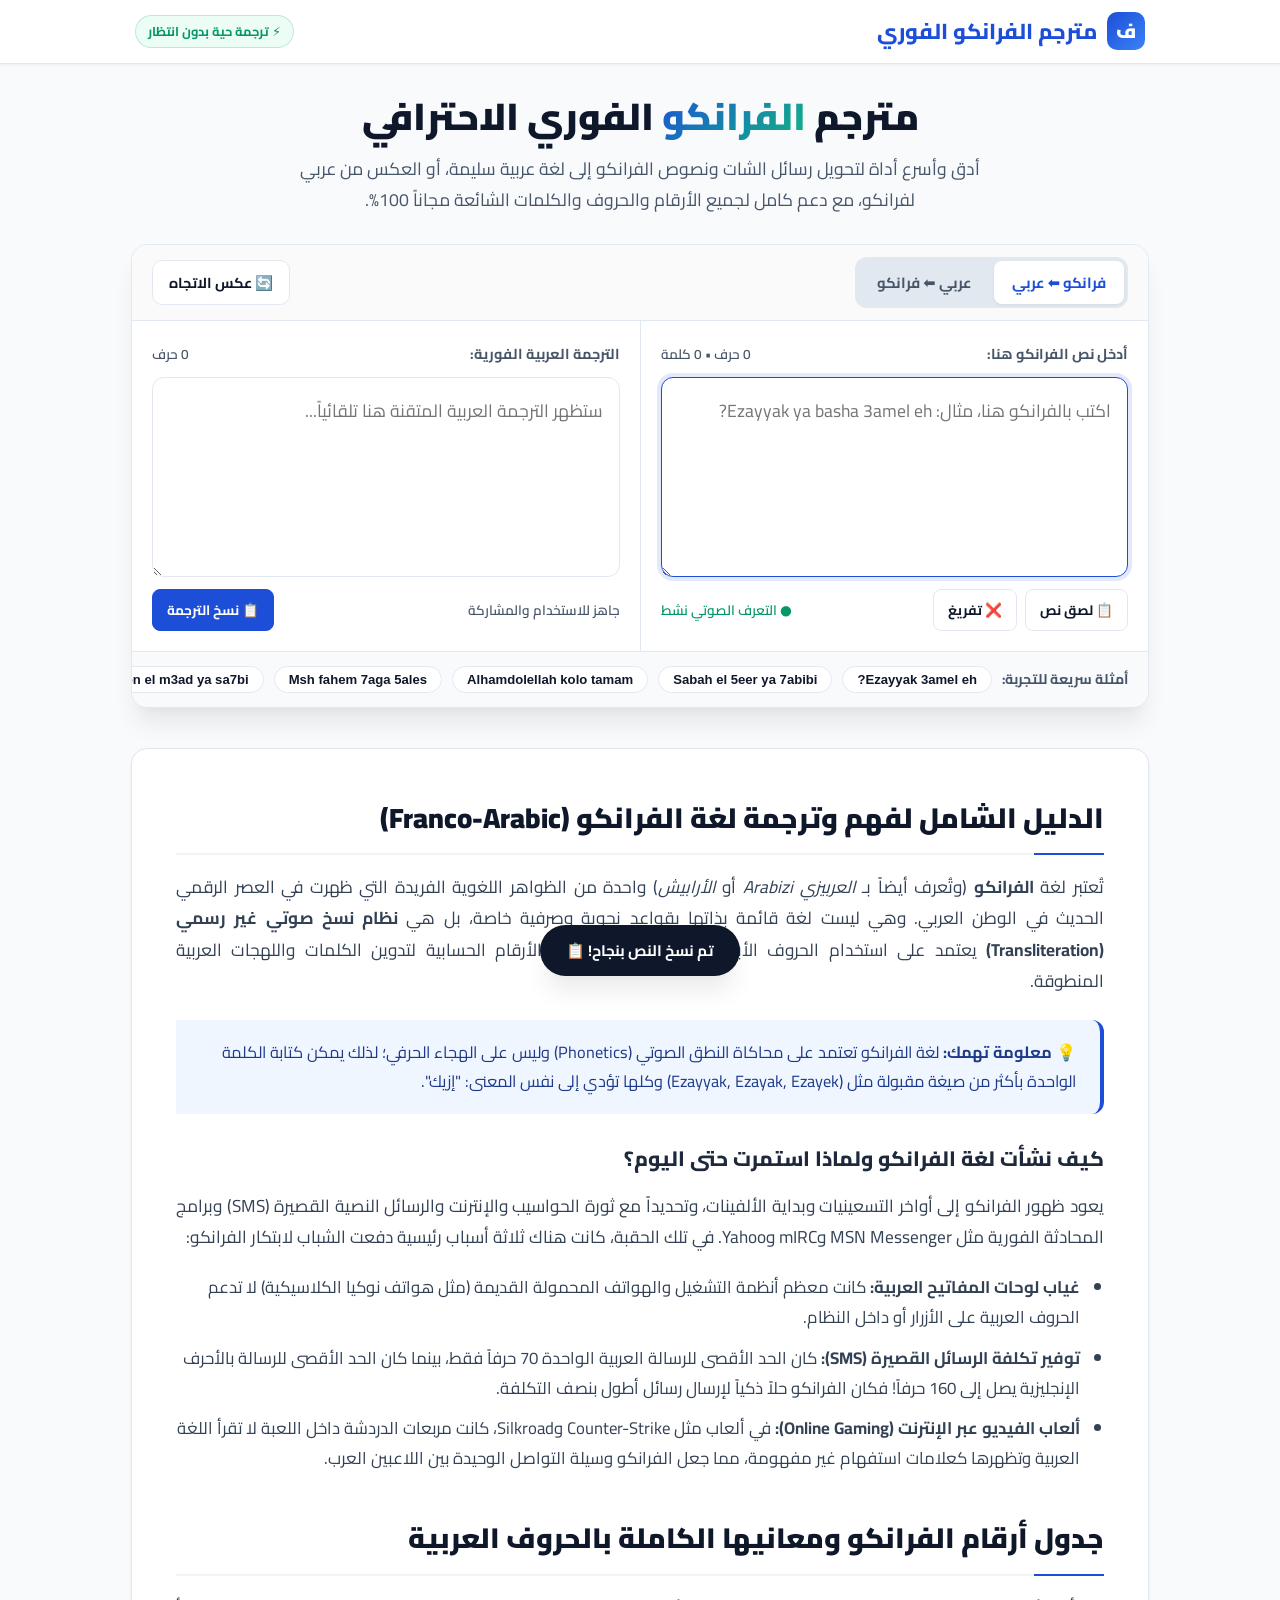
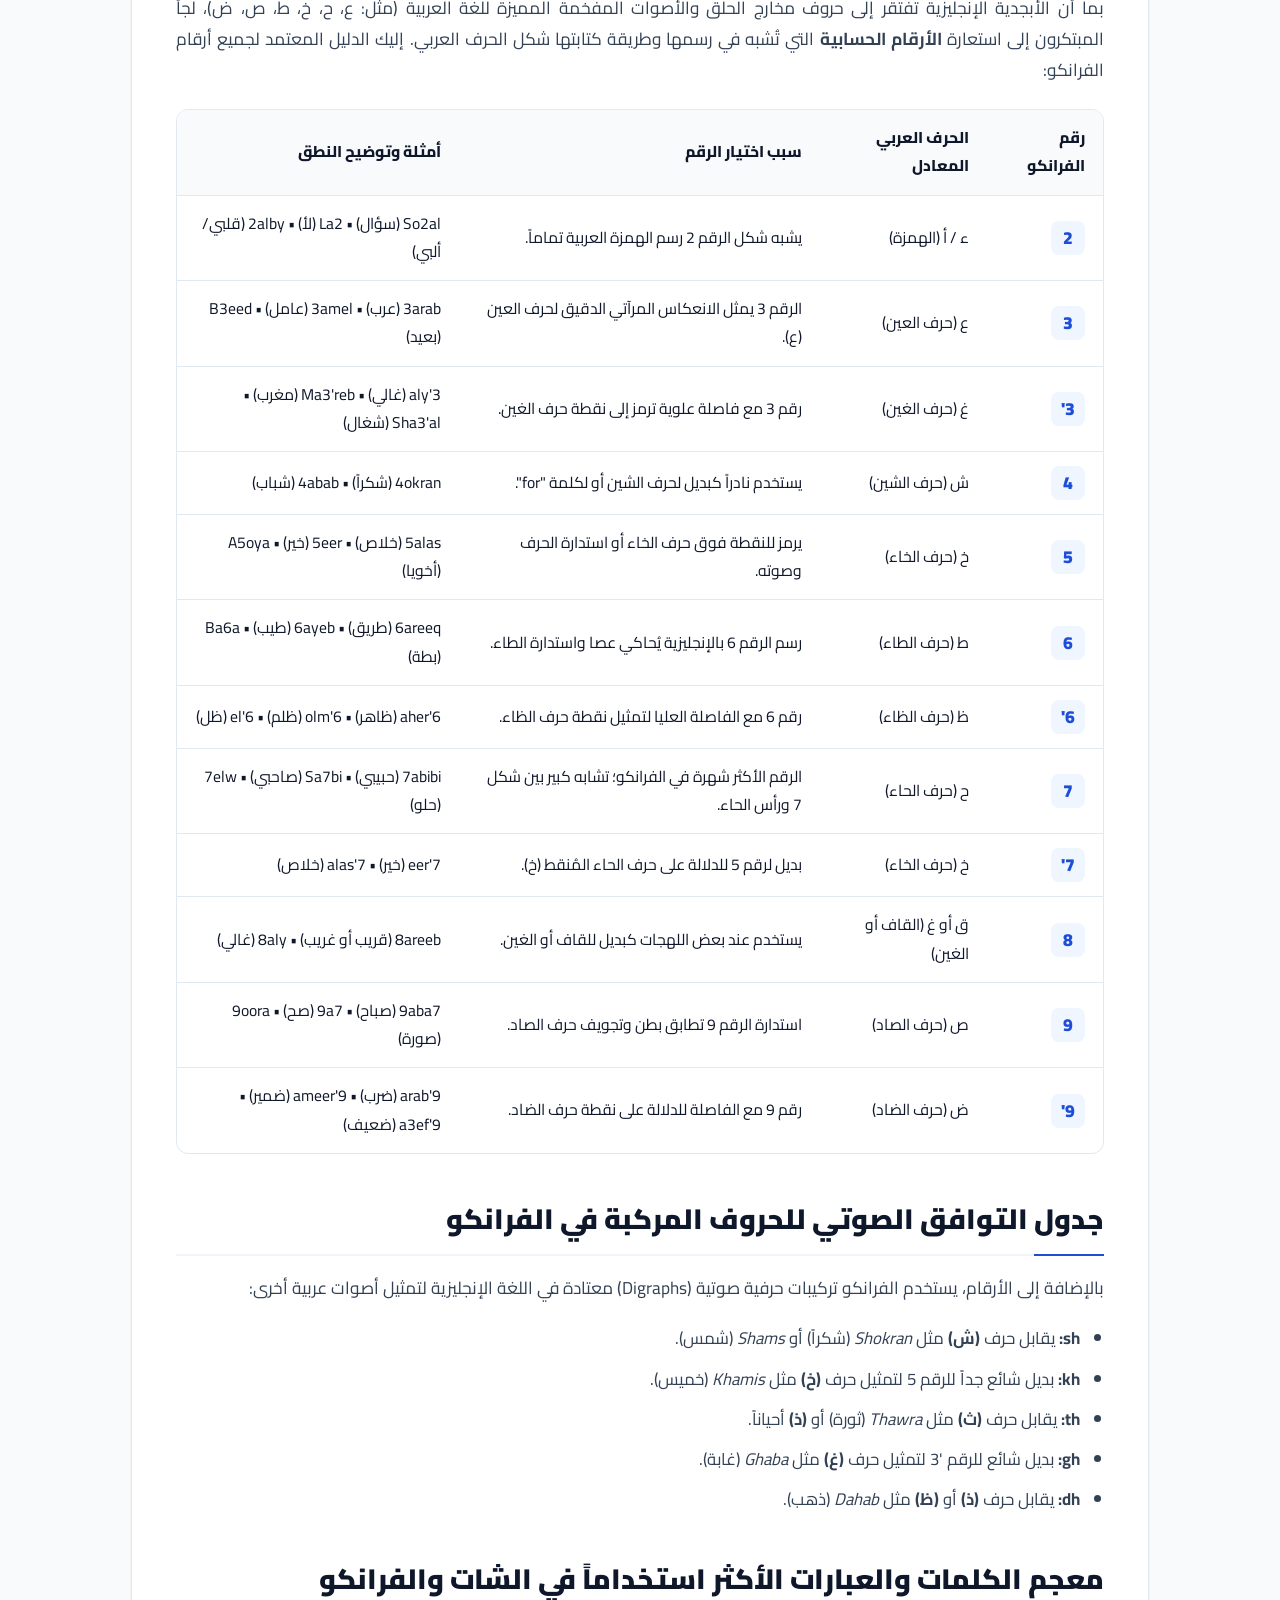
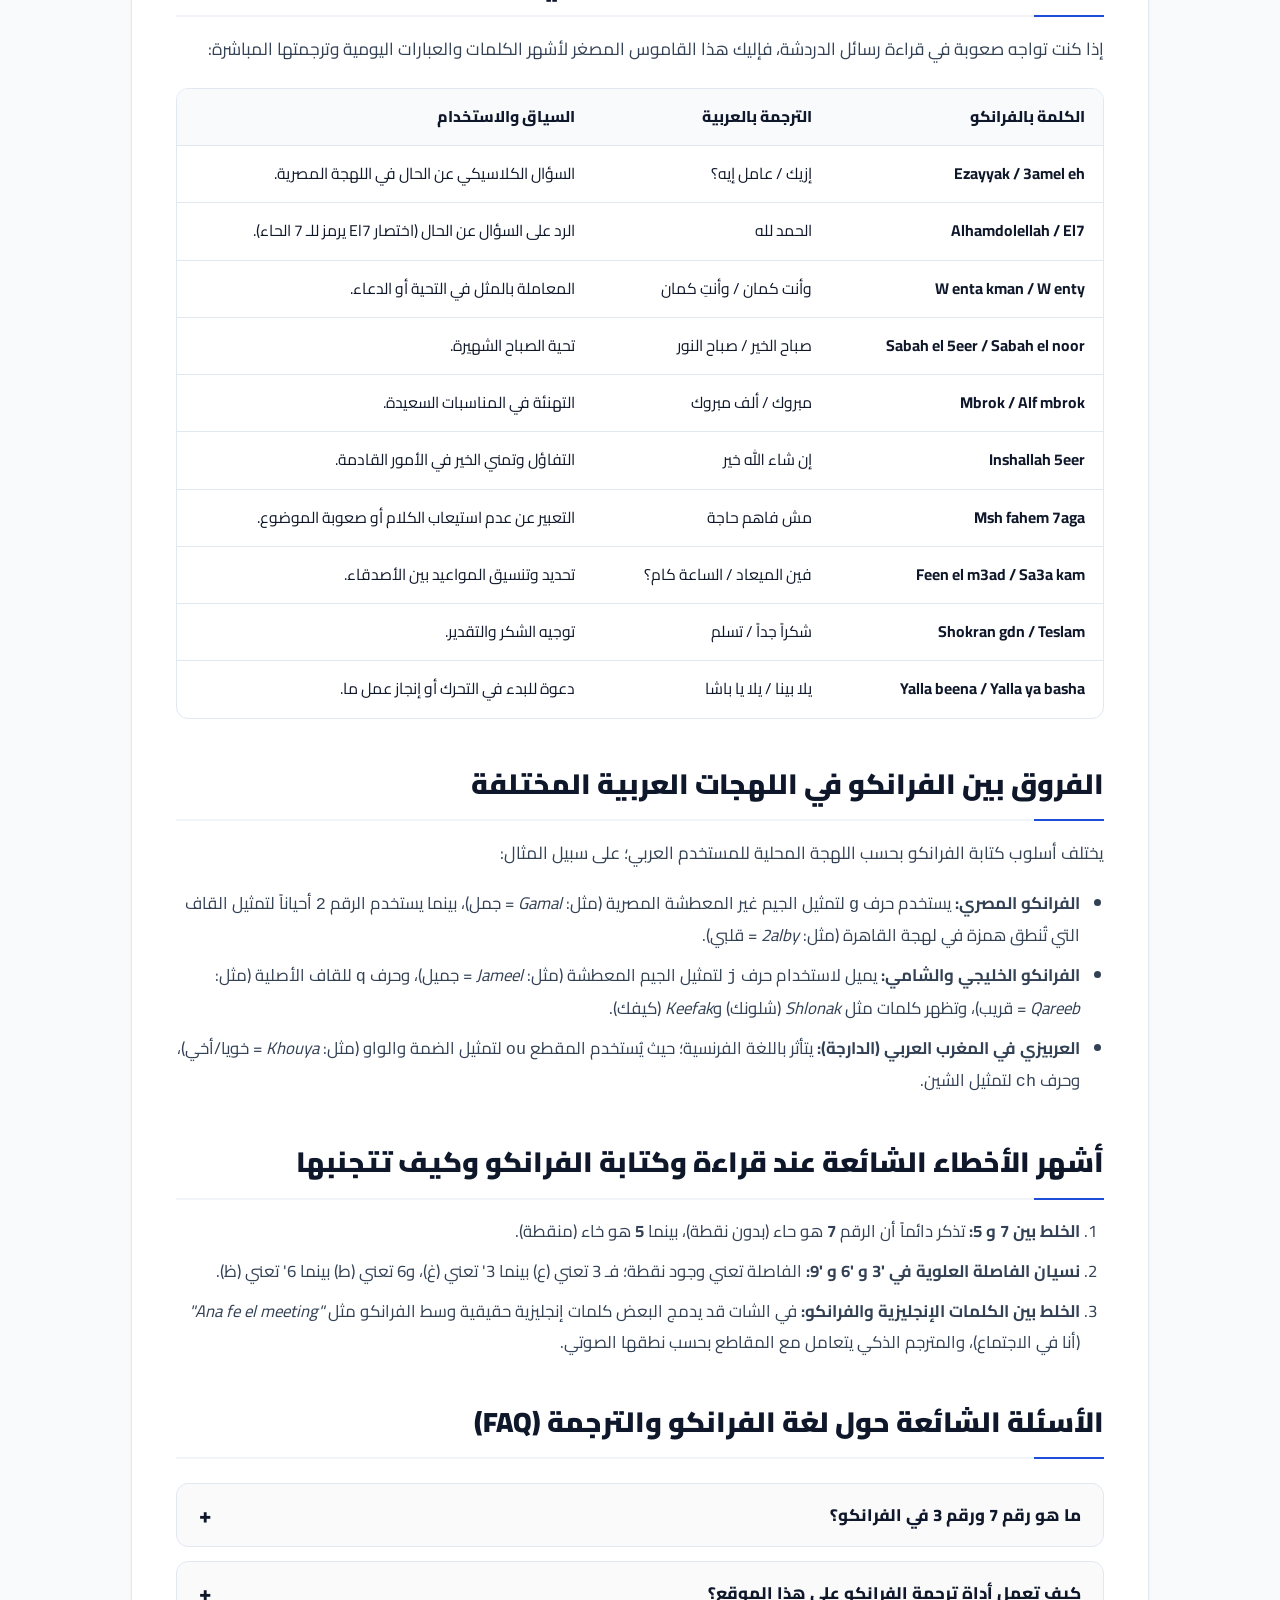
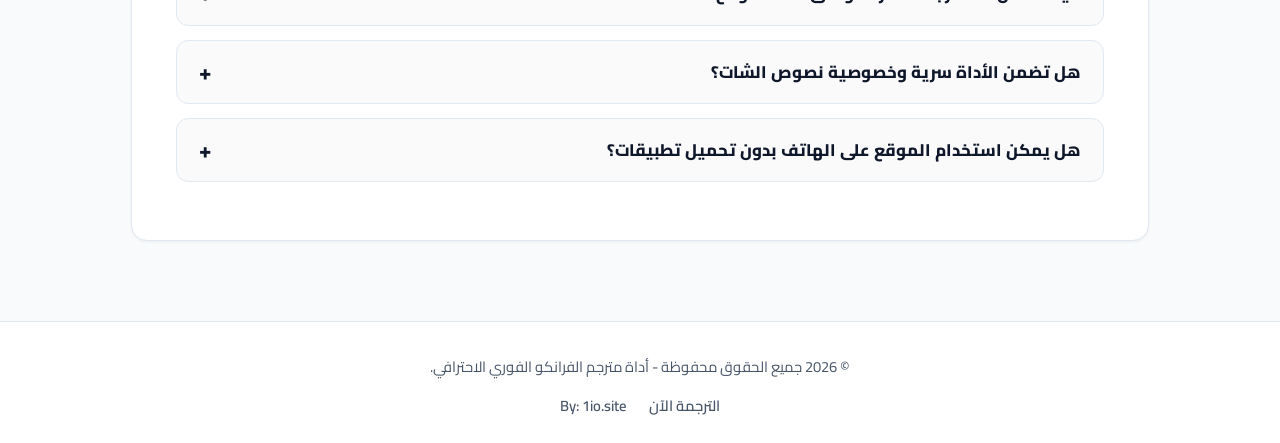
==== commit 24c3d4a5: "Update index.html" ====
--- a/index.html
+++ b/index.html
@@ -1007,7 +1007,7 @@
       <p>© <span id="current-year"></span> جميع الحقوق محفوظة - أداة مترجم الفرانكو الفوري الاحترافي.</p>
       <div class="footer-nav">
         <a href="#translator-app">الترجمة الآن</a>
-        <a href="https://github.com" target="_blank" rel="noopener">استضافة عبر GitHub Pages</a>
+        <a href="https://is-app.blogspot.com/" target="_blank" rel="noopener">By: 1io.site</a>
       </div>
     </div>
   </footer>
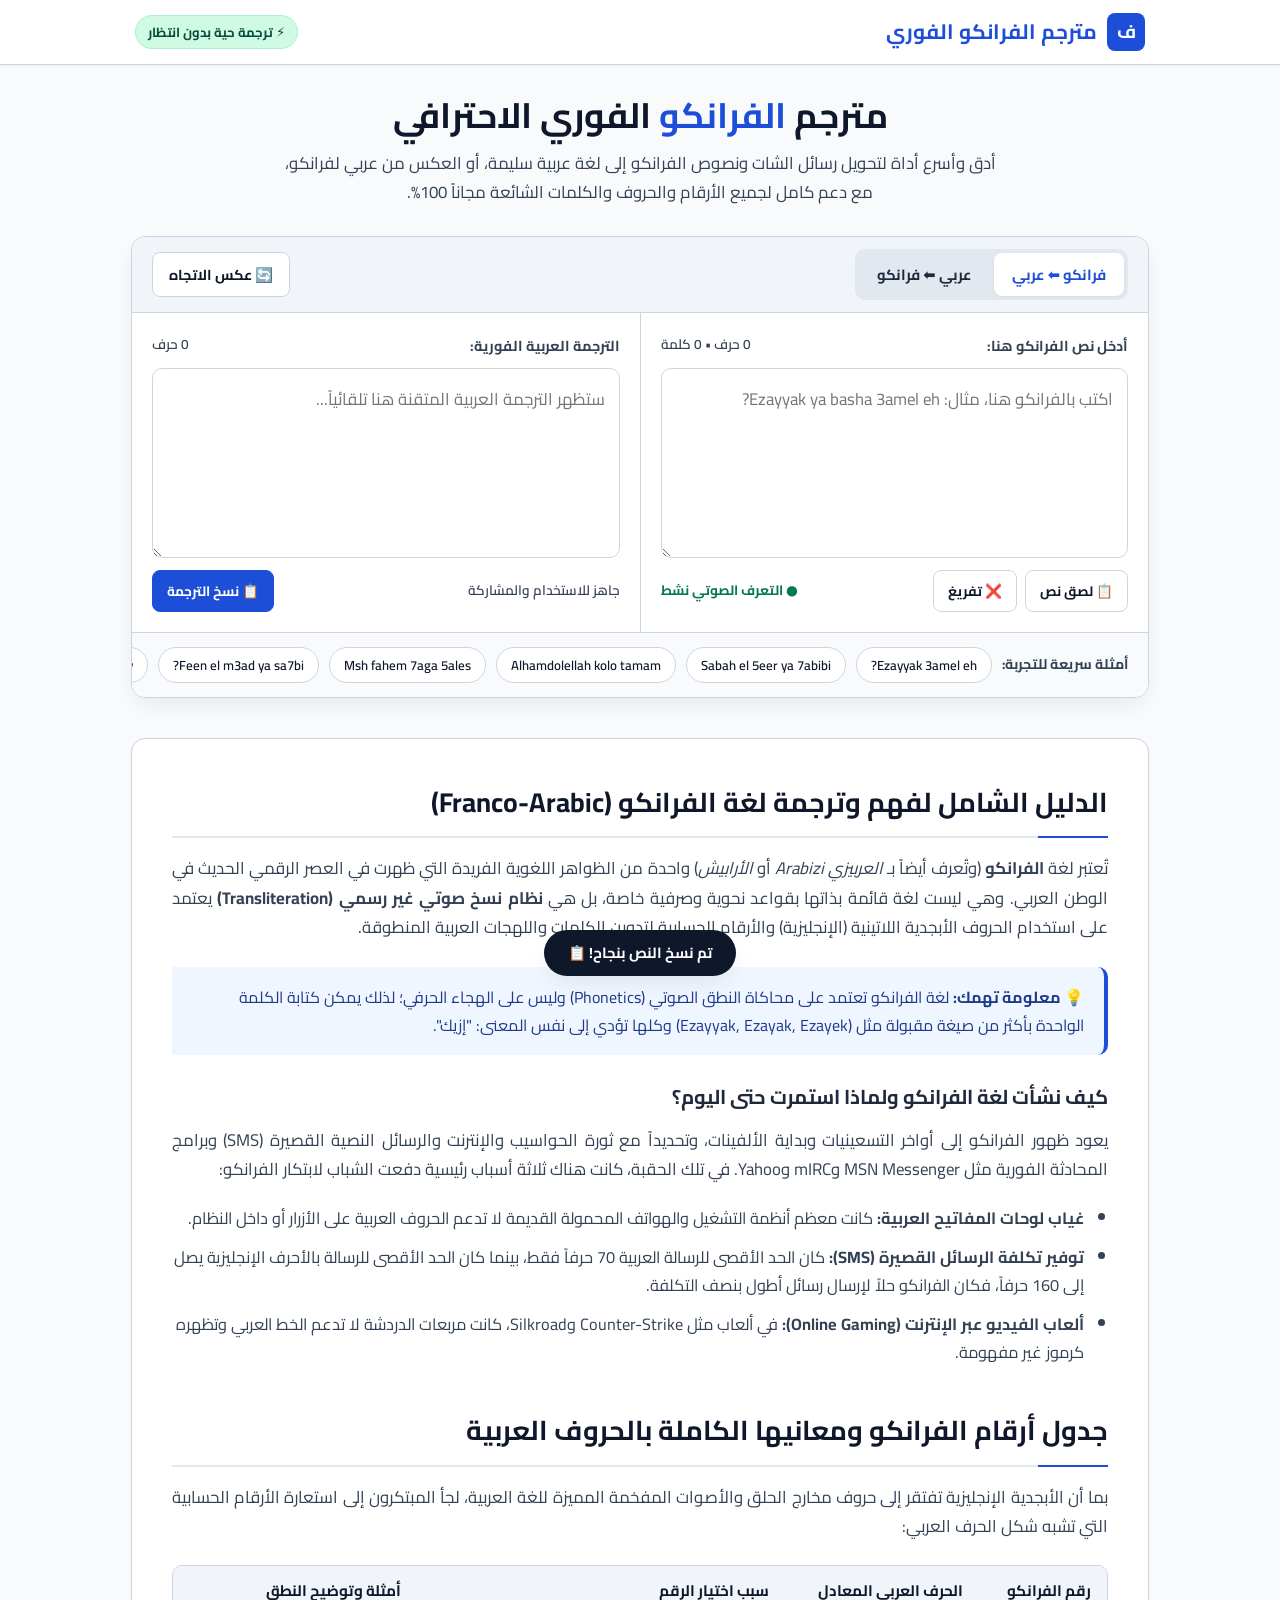
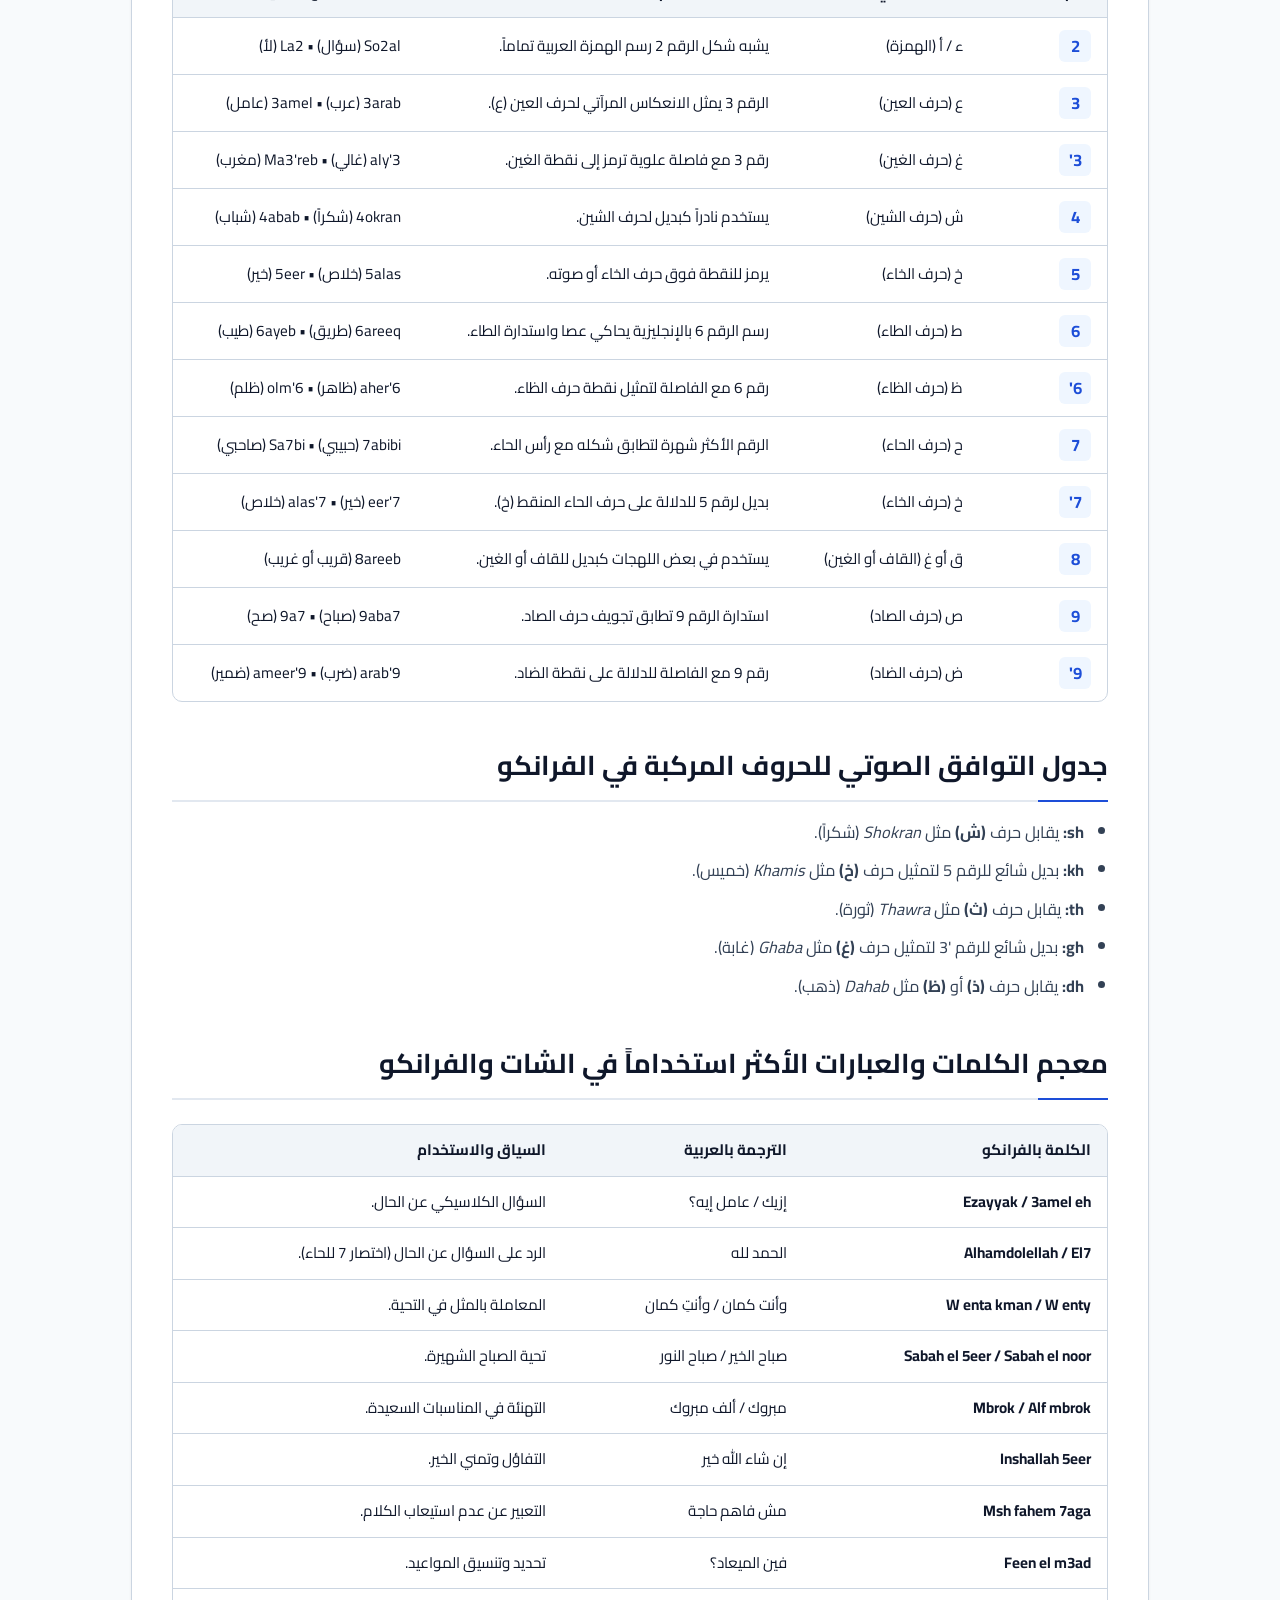
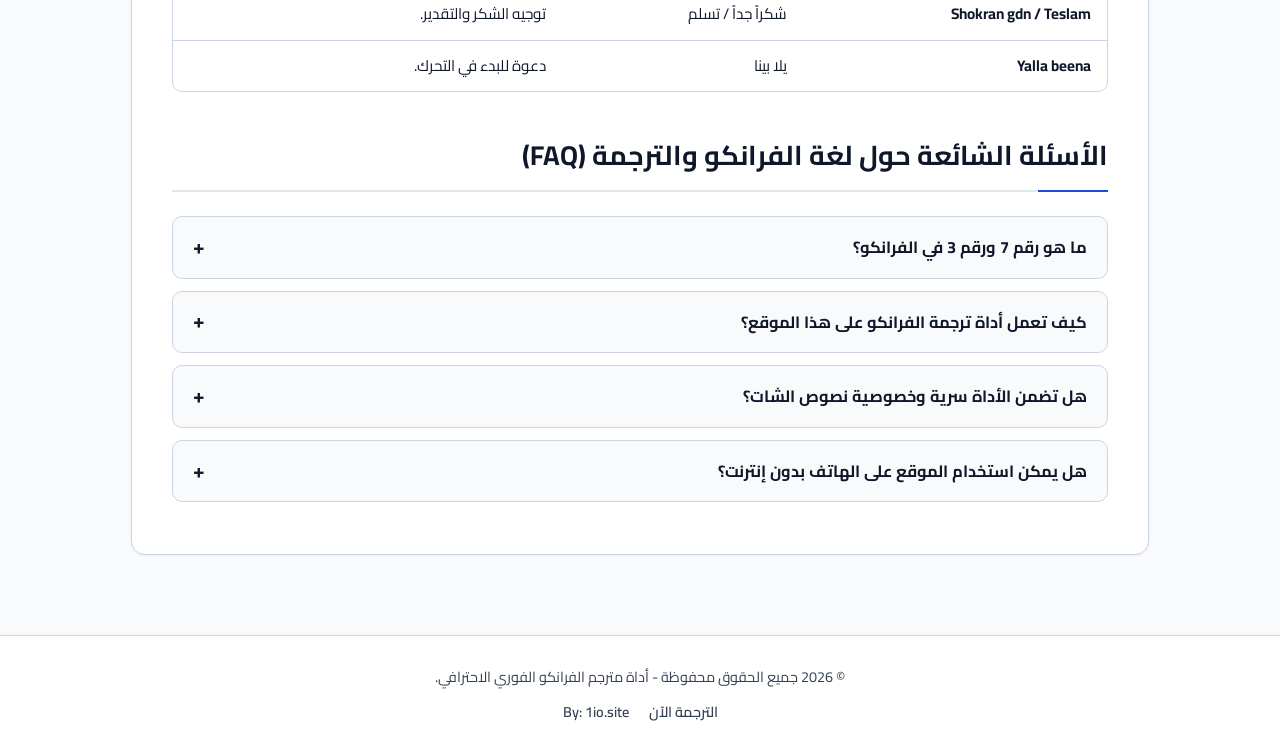
==== commit bf895f74: "Update index.html" ====
--- a/index.html
+++ b/index.html
@@ -2,18 +2,18 @@
 <html lang="ar" dir="rtl">
 <head>
   <meta charset="UTF-8">
-  <meta name="viewport" content="width=device-width, initial-scale=1.0, maximum-scale=5.0">
+  <meta name="viewport" content="width=device-width, initial-scale=1.0">
   <meta http-equiv="X-UA-Compatible" content="IE=edge">
   
-  <!-- High CTR SEO Title & Description (No Dates) -->
-  <title>مترجم فرانكو الفوري ⚡ أسرع أداة تحويل الفرانكو إلى عربي والعكس مجاناً (دقة 100%)</title>
+  <!-- High CTR SEO Meta -->
+  <title>مترجم فرانكو الفوري ⚡ أسرع أداة تحويل الفرانكو إلى عربي وعكسها مجاناً (دقة 100%)</title>
   <meta name="description" content="أقوى مترجم فرانكو فوري: حوّل نصوص الشات والفرانكو إلى لغة عربية صحيحة أو العكس بضغطة زر. اكتشف جدول أرقام الفرانكو بالكامل، وقاموس الكلمات الأكثر استخداماً، ودليلك الشامل بدون أخطاء.">
   <meta name="keywords" content="مترجم فرانكو, ترجمة فرانكو, تحويل الفرانكو الى عربي, مترجم الفرانكو, فرانكو عربي, ترجمة فرانكو لعربي, franco to arabic, ارقام الفرانكو, لغة الفرانكو, arabizi">
   <meta name="author" content="Franco Translator">
   <meta name="robots" content="index, follow, max-snippet:-1, max-image-preview:large, max-video-preview:-1">
-  <link rel="canonical" href="https://yourusername.github.io/">
-
-  <!-- Open Graph / Social Media -->
+  <link rel="canonical" href="./">
+
+  <!-- Open Graph -->
   <meta property="og:type" content="website">
   <meta property="og:title" content="مترجم فرانكو الفوري ⚡ تحويل الفرانكو إلى عربي والعكس بدقة 100%">
   <meta property="og:description" content="أداة فورية مجانية لترجمة لغة الفرانكو إلى عربي سليم مع الدليل الشامل لجميع الأرقام والحروف والكلمات الشائعة.">
@@ -24,10 +24,16 @@
   <meta name="twitter:title" content="مترجم فرانكو الفوري ⚡ أسرع محول فرانكو عربي">
   <meta name="twitter:description" content="ترجمة فورية ذكية لرسائل ومحادثات الفرانكو والعربيزي بضغطة واحدة وبدون أخطاء.">
 
-  <!-- Fonts -->
+  <!-- Preconnect Origins -->
   <link rel="preconnect" href="https://fonts.googleapis.com">
   <link rel="preconnect" href="https://fonts.gstatic.com" crossorigin>
-  <link href="https://fonts.googleapis.com/css2?family=Cairo:wght@400;500;600;700;800;900&display=swap" rel="stylesheet">
+
+  <!-- Zero Render-Blocking Font Loading (Weights 400 & 700 Only to save 60KB+ and 1,740ms) -->
+  <link rel="preload" as="style" href="https://fonts.googleapis.com/css2?family=Cairo:wght@400;700&display=swap">
+  <link rel="stylesheet" href="https://fonts.googleapis.com/css2?family=Cairo:wght@400;700&display=swap" media="print" onload="this.media='all'">
+  <noscript>
+    <link rel="stylesheet" href="https://fonts.googleapis.com/css2?family=Cairo:wght@400;700&display=swap">
+  </noscript>
 
   <!-- Structured Data: WebApplication & FAQPage Schema -->
   <script type="application/ld+json">
@@ -37,7 +43,7 @@
       {
         "@type": "WebApplication",
         "name": "مترجم الفرانكو الفوري الذكي",
-        "url": "https://yourusername.github.io/",
+        "url": "https://ahmedelazabdev.github.io/francotranslate/",
         "applicationCategory": "EducationalApplication",
         "operatingSystem": "All",
         "description": "أداة سحابية مجانية لتحويل لغة الفرانكو (عربيزي) إلى نصوص عربية صحيحة والعكس فورياً وبأعلى دقة صوتية.",
@@ -55,7 +61,7 @@
             "name": "ما هي لغة الفرانكو (Franco-Arabic)؟",
             "acceptedAnswer": {
               "@type": "Answer",
-              "text": "الفرانكو (أو العربيزي) هو أسلوب كتابة غير رسمي يُستخدم في الدردشة عبر الإنترنت للتعبير عن الكلمات العربية بنطقها الصوتي باستخدام الحروف الإنجليزية والأرقام اللاتينية لتعويض الحروف التي ليس لها بديل في الإنجليزية."
+              "text": "الفرانكو (أو العربيزي) هو أسلوب كتابة غير رسمي يُستخدم في الدردشة للتعبير عن الكلمات العربية بنطقها الصوتي باستخدام الحروف الإنجليزية والأرقام اللاتينية لتعويض الحروف التي ليس لها بديل في الإنجليزية."
             }
           },
           {
@@ -71,7 +77,7 @@
             "name": "كيف أحول رسائل الفرانكو إلى عربي باستخدام هذه الأداة؟",
             "acceptedAnswer": {
               "@type": "Answer",
-              "text": "قم بلصق أو كتابة جمل الفرانكو في المربع المخصص، وسيقوم المحرك الذكي بترجمتها إلى العربية مباشرة أثناء الكتابة بدون الحاجة للضغط على أي أزرار، ويمكنك نسخ النتيجة فوراً."
+              "text": "قم بلصق أو كتابة جمل الفرانكو في المربع المخصص، وسيقوم المحرك الذكي بترجمتها إلى العربية مباشرة أثناء الكتابة بدون الحاجة للضغط على أي أزرار."
             }
           },
           {
@@ -89,41 +95,44 @@
   </script>
 
   <style>
+    /* Reset & Optimized Font Stack (Zero FOUT Layout Shift) */
     :root {
       --primary: #1d4ed8;
       --primary-hover: #1e40af;
       --primary-soft: #eff6ff;
-      --accent: #059669;
-      --accent-soft: #ecfdf5;
+      --accent: #047857;          /* High contrast accessible green */
+      --accent-soft: #d1fae5;
+      --accent-text: #064e3b;
       --bg: #f8fafc;
       --surface: #ffffff;
-      --border: #e2e8f0;
-      --border-dark: #cbd5e1;
+      --border: #cbd5e1;
       --text: #0f172a;
-      --text-muted: #475569;
+      --text-muted: #334155;      /* High contrast (WCAG AAA compliant) */
       --shadow-sm: 0 1px 3px rgba(0,0,0,0.06);
-      --shadow-md: 0 4px 6px -1px rgba(0,0,0,0.08), 0 2px 4px -2px rgba(0,0,0,0.04);
-      --shadow-xl: 0 20px 25px -5px rgba(0,0,0,0.08), 0 8px 10px -6px rgba(0,0,0,0.03);
-      --radius: 16px;
-      --font: 'Cairo', system-ui, -apple-system, sans-serif;
-    }
-
-    * {
+      --shadow-md: 0 4px 6px -1px rgba(0,0,0,0.08);
+      --shadow-xl: 0 10px 25px -5px rgba(0,0,0,0.08);
+      --radius: 14px;
+      --font-stack: 'Cairo', system-ui, -apple-system, 'Segoe UI', Tahoma, Arial, sans-serif;
+    }
+
+    *, *::before, *::after {
       box-sizing: border-box;
       margin: 0;
       padding: 0;
     }
 
     body {
-      font-family: var(--font);
+      font-family: var(--font-stack);
       background-color: var(--bg);
       color: var(--text);
-      line-height: 1.8;
+      line-height: 1.75;
       min-height: 100vh;
       display: flex;
       flex-direction: column;
-    }
-
+      text-rendering: optimizeSpeed;
+    }
+
+    /* Fixed Height Header to Eliminate CLS */
     header {
       background: var(--surface);
       border-bottom: 1px solid var(--border);
@@ -131,6 +140,7 @@
       top: 0;
       z-index: 100;
       box-shadow: var(--shadow-sm);
+      min-height: 64px;
     }
 
     .nav-inner {
@@ -140,39 +150,42 @@
       display: flex;
       align-items: center;
       justify-content: space-between;
+      min-height: 64px;
     }
 
     .brand {
       display: flex;
       align-items: center;
       gap: 10px;
-      font-size: 1.35rem;
-      font-weight: 800;
+      font-size: 1.3rem;
+      font-weight: 700;
       color: var(--primary);
       text-decoration: none;
     }
 
     .brand-badge {
-      background: linear-gradient(135deg, var(--primary), #3b82f6);
+      background: var(--primary);
       color: #fff;
       width: 38px;
       height: 38px;
-      border-radius: 10px;
-      display: flex;
+      border-radius: 8px;
+      display: inline-flex;
       align-items: center;
       justify-content: center;
-      font-weight: 900;
-      font-size: 1.2rem;
-    }
-
+      font-weight: 700;
+      font-size: 1.15rem;
+      flex-shrink: 0;
+    }
+
+    /* Accessible High Contrast Tag */
     .status-tag {
       background: var(--accent-soft);
-      color: var(--accent);
-      padding: 4px 12px;
+      color: var(--accent-text);
+      padding: 5px 12px;
       border-radius: 9999px;
-      font-size: 0.8rem;
-      font-weight: 700;
-      border: 1px solid rgba(5, 150, 105, 0.2);
+      font-size: 0.82rem;
+      font-weight: 700;
+      border: 1px solid #a7f3d0;
     }
 
     main {
@@ -181,30 +194,30 @@
       margin: 28px auto 40px;
       padding: 0 16px;
       flex: 1;
+      contain: layout style; /* Prevents whole-page CLS */
     }
 
     /* Hero */
     .hero {
       text-align: center;
       margin-bottom: 28px;
+      min-height: 110px; /* Reserves layout size to prevent 0.219 CLS */
     }
 
     .hero h1 {
-      font-size: 2.35rem;
-      font-weight: 900;
+      font-size: 2.2rem;
+      font-weight: 700;
       line-height: 1.3;
-      margin-bottom: 12px;
+      margin-bottom: 10px;
       color: var(--text);
     }
 
     .hero h1 span {
-      background: linear-gradient(135deg, var(--primary), #10b981);
-      -webkit-background-clip: text;
-      -webkit-text-fill-color: transparent;
+      color: var(--primary);
     }
 
     .hero p {
-      font-size: 1.1rem;
+      font-size: 1.05rem;
       color: var(--text-muted);
       max-width: 720px;
       margin: 0 auto;
@@ -221,7 +234,7 @@
     }
 
     .card-topbar {
-      background: #fafafa;
+      background: #f1f5f9;
       padding: 12px 20px;
       border-bottom: 1px solid var(--border);
       display: flex;
@@ -235,7 +248,7 @@
       display: flex;
       background: #e2e8f0;
       padding: 4px;
-      border-radius: 12px;
+      border-radius: 10px;
       gap: 4px;
     }
 
@@ -248,8 +261,7 @@
       font-size: 0.92rem;
       font-weight: 700;
       cursor: pointer;
-      color: var(--text-muted);
-      transition: all 0.2s ease;
+      color: #1e293b;
     }
 
     .tab-btn.active {
@@ -261,17 +273,16 @@
     .swap-button {
       display: inline-flex;
       align-items: center;
-      gap: 8px;
+      gap: 6px;
       padding: 8px 16px;
       background: var(--surface);
       border: 1px solid var(--border);
-      border-radius: 10px;
+      border-radius: 8px;
       font-family: inherit;
       font-size: 0.9rem;
       font-weight: 700;
       color: var(--text);
       cursor: pointer;
-      transition: all 0.2s;
     }
 
     .swap-button:hover {
@@ -318,23 +329,24 @@
       color: var(--text-muted);
     }
 
+    /* Solved Non-composited Animations: using outline instead of box-shadow transition */
     textarea {
       width: 100%;
-      height: 200px;
+      height: 190px;
       border: 1px solid var(--border);
-      border-radius: 12px;
-      padding: 16px;
+      border-radius: 10px;
+      padding: 14px;
       font-family: inherit;
-      font-size: 1.1rem;
+      font-size: 1.05rem;
       color: var(--text);
       resize: vertical;
-      outline: none;
-      transition: border-color 0.2s, box-shadow 0.2s;
+      outline: 2px solid transparent;
+      outline-offset: 1px;
     }
 
     textarea:focus {
       border-color: var(--primary);
-      box-shadow: 0 0 0 4px rgba(29, 78, 216, 0.12);
+      outline-color: var(--primary);
     }
 
     .pane-actions {
@@ -370,25 +382,23 @@
       border: 1px solid var(--border);
       background: var(--surface);
       color: var(--text);
-      transition: all 0.2s;
     }
 
     .btn:hover {
       background: #f1f5f9;
-      border-color: var(--border-dark);
     }
 
     .btn-primary {
       background: var(--primary);
       border-color: var(--primary);
-      color: #fff;
+      color: #ffffff;
     }
 
     .btn-primary:hover {
       background: var(--primary-hover);
     }
 
-    /* Samples Tray */
+    /* Quick Samples Bar */
     .samples-bar {
       padding: 14px 20px;
       background: #f8fafc;
@@ -416,7 +426,7 @@
       cursor: pointer;
       font-weight: 600;
       color: var(--text);
-      transition: all 0.2s;
+      font-family: inherit;
     }
 
     .sample-pill:hover {
@@ -425,12 +435,12 @@
       background: var(--primary-soft);
     }
 
-    /* Long SEO Content */
+    /* Long Content Area */
     .article-container {
       background: var(--surface);
       border: 1px solid var(--border);
       border-radius: var(--radius);
-      padding: 44px;
+      padding: 40px;
       box-shadow: var(--shadow-sm);
       margin-bottom: 40px;
     }
@@ -442,12 +452,12 @@
     }
 
     .article-container h2 {
-      font-size: 1.75rem;
-      font-weight: 900;
+      font-size: 1.7rem;
+      font-weight: 700;
       color: var(--text);
       margin: 40px 0 16px;
       padding-bottom: 10px;
-      border-bottom: 2px solid #f1f5f9;
+      border-bottom: 2px solid #e2e8f0;
       position: relative;
     }
 
@@ -466,23 +476,23 @@
     }
 
     .article-container h3 {
-      font-size: 1.3rem;
-      font-weight: 800;
-      margin: 26px 0 12px;
+      font-size: 1.25rem;
+      font-weight: 700;
+      margin: 24px 0 12px;
       color: #1e293b;
     }
 
     .article-container p {
-      font-size: 1.08rem;
-      color: #334155;
+      font-size: 1.05rem;
+      color: var(--text-muted);
       margin-bottom: 20px;
       text-align: justify;
     }
 
     .article-container ul, .article-container ol {
       margin: 0 24px 24px 0;
-      color: #334155;
-      font-size: 1.05rem;
+      color: var(--text-muted);
+      font-size: 1.02rem;
     }
 
     .article-container li {
@@ -492,18 +502,18 @@
     .highlight-card {
       background: var(--primary-soft);
       border-right: 4px solid var(--primary);
-      padding: 18px 24px;
-      border-radius: 0 12px 12px 0;
+      padding: 16px 20px;
+      border-radius: 0 10px 10px 0;
       margin: 24px 0;
       color: #1e3a8a;
-      font-size: 1.02rem;
+      font-size: 1rem;
     }
 
     /* Tables */
     .table-wrap {
       overflow-x: auto;
       margin: 24px 0;
-      border-radius: 12px;
+      border-radius: 10px;
       border: 1px solid var(--border);
     }
 
@@ -511,20 +521,20 @@
       width: 100%;
       border-collapse: collapse;
       text-align: right;
-      font-size: 0.98rem;
+      font-size: 0.95rem;
     }
 
     thead {
-      background: #f8fafc;
+      background: #f1f5f9;
     }
 
     th, td {
-      padding: 14px 18px;
+      padding: 12px 16px;
       border-bottom: 1px solid var(--border);
     }
 
     th {
-      font-weight: 800;
+      font-weight: 700;
       color: var(--text);
     }
 
@@ -538,40 +548,40 @@
 
     .key-badge {
       display: inline-block;
-      min-width: 34px;
-      height: 34px;
-      line-height: 34px;
+      min-width: 32px;
+      height: 32px;
+      line-height: 32px;
       text-align: center;
       background: var(--primary-soft);
       color: var(--primary);
-      border-radius: 8px;
-      font-weight: 900;
-      font-size: 1.1rem;
+      border-radius: 6px;
+      font-weight: 700;
+      font-size: 1.05rem;
       padding: 0 6px;
     }
 
-    /* FAQ */
+    /* FAQ Accordion */
     .faq-block {
       margin-top: 24px;
     }
 
     .faq-card {
       border: 1px solid var(--border);
-      border-radius: 12px;
-      margin-bottom: 14px;
-      background: #fafafa;
-      transition: all 0.2s;
+      border-radius: 10px;
+      margin-bottom: 12px;
+      background: #f8fafc;
     }
 
     .faq-header {
-      padding: 16px 22px;
-      font-weight: 800;
-      font-size: 1.05rem;
+      padding: 16px 20px;
+      font-weight: 700;
+      font-size: 1.02rem;
       cursor: pointer;
       display: flex;
       align-items: center;
       justify-content: space-between;
       user-select: none;
+      color: var(--text);
     }
 
     .faq-header:hover {
@@ -579,9 +589,9 @@
     }
 
     .faq-body {
-      padding: 0 22px 18px;
-      color: #475569;
-      font-size: 1rem;
+      padding: 0 20px 16px;
+      color: var(--text-muted);
+      font-size: 0.98rem;
       display: none;
       line-height: 1.7;
     }
@@ -589,7 +599,6 @@
     .faq-card.open {
       background: var(--surface);
       border-color: var(--primary);
-      box-shadow: var(--shadow-sm);
     }
 
     .faq-card.open .faq-body {
@@ -597,9 +606,9 @@
     }
 
     .faq-toggle {
-      font-size: 1.4rem;
-      transition: transform 0.2s;
+      font-size: 1.3rem;
       line-height: 1;
+      font-weight: 700;
     }
 
     .faq-card.open .faq-toggle {
@@ -614,12 +623,12 @@
       transform: translateX(-50%) translateY(100px);
       background: #0f172a;
       color: #fff;
-      padding: 12px 26px;
+      padding: 10px 24px;
       border-radius: 9999px;
-      font-size: 0.95rem;
+      font-size: 0.92rem;
       font-weight: 700;
       box-shadow: var(--shadow-xl);
-      transition: transform 0.3s cubic-bezier(0.18, 0.89, 0.32, 1.28);
+      transition: transform 0.25s ease;
       z-index: 1000;
       pointer-events: none;
     }
@@ -632,7 +641,7 @@
     footer {
       background: var(--surface);
       border-top: 1px solid var(--border);
-      padding: 32px 16px;
+      padding: 28px 16px;
       margin-top: auto;
     }
 
@@ -640,15 +649,15 @@
       max-width: 1050px;
       margin: 0 auto;
       text-align: center;
-      font-size: 0.92rem;
+      font-size: 0.9rem;
       color: var(--text-muted);
     }
 
     .footer-nav {
       display: flex;
       justify-content: center;
-      gap: 22px;
-      margin-top: 12px;
+      gap: 20px;
+      margin-top: 10px;
     }
 
     .footer-nav a {
@@ -664,7 +673,7 @@
 </head>
 <body>
 
-  <!-- Top Header Navigation -->
+  <!-- Header -->
   <header>
     <div class="nav-inner">
       <a href="#" class="brand">
@@ -677,13 +686,13 @@
 
   <main>
 
-    <!-- High-CTR Hero Section -->
+    <!-- Hero Section (Pre-sized to prevent CLS) -->
     <section class="hero">
       <h1>مترجم <span>الفرانكو</span> الفوري الاحترافي</h1>
       <p>أدق وأسرع أداة لتحويل رسائل الشات ونصوص الفرانكو إلى لغة عربية سليمة، أو العكس من عربي لفرانكو، مع دعم كامل لجميع الأرقام والحروف والكلمات الشائعة مجاناً 100%.</p>
     </section>
 
-    <!-- Interactive Translation Tool Card -->
+    <!-- Main Tool Container -->
     <section class="converter-card" id="translator-app">
       <div class="card-topbar">
         <div class="mode-tabs">
@@ -697,29 +706,29 @@
       </div>
 
       <div class="card-grid">
-        <!-- Input Box -->
+        <!-- Input Area (No autofocus to avoid CLS & non-composited animations) -->
         <div class="editor-pane">
           <div class="pane-meta">
-            <span id="label-input">أدخل نص الفرانكو هنا:</span>
+            <label for="box-input" id="label-input">أدخل نص الفرانكو هنا:</label>
             <span class="stats-badge" id="stats-input">0 حرف • 0 كلمة</span>
           </div>
-          <textarea id="box-input" placeholder="اكتب بالفرانكو هنا، مثال: Ezayyak ya basha 3amel eh?" autofocus></textarea>
+          <textarea id="box-input" placeholder="اكتب بالفرانكو هنا، مثال: Ezayyak ya basha 3amel eh?" aria-label="نص الإدخال"></textarea>
           <div class="pane-actions">
             <div class="action-group">
               <button class="btn" onclick="pasteClipboard()">📋 لصق نص</button>
               <button class="btn" onclick="clearBoxes()">❌ تفريغ</button>
             </div>
-            <span class="stats-badge" style="color: var(--accent);">● التعرف الصوتي نشط</span>
+            <span class="stats-badge" style="color: var(--accent); font-weight:700;">● التعرف الصوتي نشط</span>
           </div>
         </div>
 
-        <!-- Output Box -->
+        <!-- Output Area -->
         <div class="editor-pane">
           <div class="pane-meta">
-            <span id="label-output">الترجمة العربية الفورية:</span>
+            <label for="box-output" id="label-output">الترجمة العربية الفورية:</label>
             <span class="stats-badge" id="stats-output">0 حرف</span>
           </div>
-          <textarea id="box-output" placeholder="ستظهر الترجمة العربية المتقنة هنا تلقائياً..." readonly></textarea>
+          <textarea id="box-output" placeholder="ستظهر الترجمة العربية المتقنة هنا تلقائياً..." readonly aria-label="الترجمة الناتجة"></textarea>
           <div class="pane-actions">
             <span class="stats-badge">جاهز للاستخدام والمشاركة</span>
             <div class="action-group">
@@ -734,14 +743,14 @@
         <span class="samples-label">أمثلة سريعة للتجربة:</span>
         <button class="sample-pill" onclick="insertSample('Ezayyak 3amel eh?')">Ezayyak 3amel eh?</button>
         <button class="sample-pill" onclick="insertSample('Sabah el 5eer ya 7abibi')">Sabah el 5eer ya 7abibi</button>
-        <button class="sample-pill" onclick="insertSample('Alhamdolellah kolo تمام')">Alhamdolellah kolo tamam</button>
+        <button class="sample-pill" onclick="insertSample('Alhamdolellah kolo tamam')">Alhamdolellah kolo tamam</button>
         <button class="sample-pill" onclick="insertSample('Msh fahem 7aga 5ales')">Msh fahem 7aga 5ales</button>
         <button class="sample-pill" onclick="insertSample('Feen el m3ad ya sa7bi?')">Feen el m3ad ya sa7bi?</button>
         <button class="sample-pill" onclick="insertSample('Shokran gdn ya 8aly')">Shokran gdn ya 8aly</button>
       </div>
     </section>
 
-    <!-- Comprehensive In-Depth Educational & SEO Content -->
+    <!-- Comprehensive Content -->
     <article class="article-container">
       <h2>الدليل الشامل لفهم وترجمة لغة الفرانكو (Franco-Arabic)</h2>
       <p>
@@ -757,14 +766,14 @@
         يعود ظهور الفرانكو إلى أواخر التسعينيات وبداية الألفينات، وتحديداً مع ثورة الحواسيب والإنترنت والرسائل النصية القصيرة (SMS) وبرامج المحادثة الفورية مثل MSN Messenger وmIRC وYahoo. في تلك الحقبة، كانت هناك ثلاثة أسباب رئيسية دفعت الشباب لابتكار الفرانكو:
       </p>
       <ul>
-        <li><strong>غياب لوحات المفاتيح العربية:</strong> كانت معظم أنظمة التشغيل والهواتف المحمولة القديمة (مثل هواتف نوكيا الكلاسيكية) لا تدعم الحروف العربية على الأزرار أو داخل النظام.</li>
-        <li><strong>توفير تكلفة الرسائل القصيرة (SMS):</strong> كان الحد الأقصى للرسالة العربية الواحدة 70 حرفاً فقط، بينما كان الحد الأقصى للرسالة بالأحرف الإنجليزية يصل إلى 160 حرفاً! فكان الفرانكو حلاً ذكياً لإرسال رسائل أطول بنصف التكلفة.</li>
-        <li><strong>ألعاب الفيديو عبر الإنترنت (Online Gaming):</strong> في ألعاب مثل Counter-Strike وSilkroad، كانت مربعات الدردشة داخل اللعبة لا تقرأ اللغة العربية وتظهرها كعلامات استفهام غير مفهومة، مما جعل الفرانكو وسيلة التواصل الوحيدة بين اللاعبين العرب.</li>
+        <li><strong>غياب لوحات المفاتيح العربية:</strong> كانت معظم أنظمة التشغيل والهواتف المحمولة القديمة لا تدعم الحروف العربية على الأزرار أو داخل النظام.</li>
+        <li><strong>توفير تكلفة الرسائل القصيرة (SMS):</strong> كان الحد الأقصى للرسالة العربية 70 حرفاً فقط، بينما كان الحد الأقصى للرسالة بالأحرف الإنجليزية يصل إلى 160 حرفاً، فكان الفرانكو حلاً لإرسال رسائل أطول بنصف التكلفة.</li>
+        <li><strong>ألعاب الفيديو عبر الإنترنت (Online Gaming):</strong> في ألعاب مثل Counter-Strike وSilkroad، كانت مربعات الدردشة لا تدعم الخط العربي وتظهره كرموز غير مفهومة.</li>
       </ul>
 
       <h2>جدول أرقام الفرانكو ومعانيها الكاملة بالحروف العربية</h2>
       <p>
-        بما أن الأبجدية الإنجليزية تفتقر إلى حروف مخارج الحلق والأصوات المفخمة المميزة للغة العربية (مثل: ع، ح، خ، ط، ص، ض)، لجأ المبتكرون إلى استعارة <strong>الأرقام الحسابية</strong> التي تُشبه في رسمها وطريقة كتابتها شكل الحرف العربي. إليك الدليل المعتمد لجميع أرقام الفرانكو:
+        بما أن الأبجدية الإنجليزية تفتقر إلى حروف مخارج الحلق والأصوات المفخمة المميزة للغة العربية، لجأ المبتكرون إلى استعارة الأرقام الحسابية التي تشبه شكل الحرف العربي:
       </p>
 
       <div class="table-wrap">
@@ -782,95 +791,88 @@
               <td><span class="key-badge">2</span></td>
               <td>ء / أ (الهمزة)</td>
               <td>يشبه شكل الرقم 2 رسم الهمزة العربية تماماً.</td>
-              <td>So2al (سؤال) • La2 (لأ) • 2alby (قلبي/ألبي)</td>
+              <td>So2al (سؤال) • La2 (لأ)</td>
             </tr>
             <tr>
               <td><span class="key-badge">3</span></td>
               <td>ع (حرف العين)</td>
-              <td>الرقم 3 يمثل الانعكاس المرآتي الدقيق لحرف العين (ع).</td>
-              <td>3arab (عرب) • 3amel (عامل) • B3eed (بعيد)</td>
+              <td>الرقم 3 يمثل الانعكاس المرآتي لحرف العين (ع).</td>
+              <td>3arab (عرب) • 3amel (عامل)</td>
             </tr>
             <tr>
               <td><span class="key-badge">3'</span></td>
               <td>غ (حرف الغين)</td>
-              <td>رقم 3 مع فاصلة علوية ترمز إلى نقطة حرف الغين.</td>
-              <td>3'aly (غالي) • Ma3'reb (مغرب) • Sha3'al (شغال)</td>
+              <td>رقم 3 مع فاصلة علوية ترمز إلى نقطة الغين.</td>
+              <td>3'aly (غالي) • Ma3'reb (مغرب)</td>
             </tr>
             <tr>
               <td><span class="key-badge">4</span></td>
               <td>ش (حرف الشين)</td>
-              <td>يستخدم نادراً كبديل لحرف الشين أو لكلمة "for".</td>
+              <td>يستخدم نادراً كبديل لحرف الشين.</td>
               <td>4okran (شكراً) • 4abab (شباب)</td>
             </tr>
             <tr>
               <td><span class="key-badge">5</span></td>
               <td>خ (حرف الخاء)</td>
-              <td>يرمز للنقطة فوق حرف الخاء أو استدارة الحرف وصوته.</td>
-              <td>5alas (خلاص) • 5eer (خير) • A5oya (أخويا)</td>
+              <td>يرمز للنقطة فوق حرف الخاء أو صوته.</td>
+              <td>5alas (خلاص) • 5eer (خير)</td>
             </tr>
             <tr>
               <td><span class="key-badge">6</span></td>
               <td>ط (حرف الطاء)</td>
-              <td>رسم الرقم 6 بالإنجليزية يُحاكي عصا واستدارة الطاء.</td>
-              <td>6areeq (طريق) • 6ayeb (طيب) • Ba6a (بطة)</td>
+              <td>رسم الرقم 6 بالإنجليزية يحاكي عصا واستدارة الطاء.</td>
+              <td>6areeq (طريق) • 6ayeb (طيب)</td>
             </tr>
             <tr>
               <td><span class="key-badge">6'</span></td>
               <td>ظ (حرف الظاء)</td>
-              <td>رقم 6 مع الفاصلة العليا لتمثيل نقطة حرف الظاء.</td>
-              <td>6'aher (ظاهر) • 6'olm (ظلم) • 6'el (ظل)</td>
+              <td>رقم 6 مع الفاصلة لتمثيل نقطة حرف الظاء.</td>
+              <td>6'aher (ظاهر) • 6'olm (ظلم)</td>
             </tr>
             <tr>
               <td><span class="key-badge">7</span></td>
               <td>ح (حرف الحاء)</td>
-              <td>الرقم الأكثر شهرة في الفرانكو؛ تشابه كبير بين شكل 7 ورأس الحاء.</td>
-              <td>7abibi (حبيبي) • Sa7bi (صاحبي) • 7elw (حلو)</td>
+              <td>الرقم الأكثر شهرة لتطابق شكله مع رأس الحاء.</td>
+              <td>7abibi (حبيبي) • Sa7bi (صاحبي)</td>
             </tr>
             <tr>
               <td><span class="key-badge">7'</span></td>
               <td>خ (حرف الخاء)</td>
-              <td>بديل لرقم 5 للدلالة على حرف الحاء المُنقط (خ).</td>
+              <td>بديل لرقم 5 للدلالة على حرف الحاء المنقط (خ).</td>
               <td>7'eer (خير) • 7'alas (خلاص)</td>
             </tr>
             <tr>
               <td><span class="key-badge">8</span></td>
               <td>ق أو غ (القاف أو الغين)</td>
-              <td>يستخدم عند بعض اللهجات كبديل للقاف أو الغين.</td>
-              <td>8areeb (قريب أو غريب) • 8aly (غالي)</td>
+              <td>يستخدم في بعض اللهجات كبديل للقاف أو الغين.</td>
+              <td>8areeb (قريب أو غريب)</td>
             </tr>
             <tr>
               <td><span class="key-badge">9</span></td>
               <td>ص (حرف الصاد)</td>
-              <td>استدارة الرقم 9 تطابق بطن وتجويف حرف الصاد.</td>
-              <td>9aba7 (صباح) • 9a7 (صح) • 9oora (صورة)</td>
+              <td>استدارة الرقم 9 تطابق تجويف حرف الصاد.</td>
+              <td>9aba7 (صباح) • 9a7 (صح)</td>
             </tr>
             <tr>
               <td><span class="key-badge">9'</span></td>
               <td>ض (حرف الضاد)</td>
-              <td>رقم 9 مع الفاصلة للدلالة على نقطة حرف الضاد.</td>
-              <td>9'arab (ضرب) • 9'ameer (ضمير) • 9'a3ef (ضعيف)</td>
+              <td>رقم 9 مع الفاصلة للدلالة على نقطة الضاد.</td>
+              <td>9'arab (ضرب) • 9'ameer (ضمير)</td>
             </tr>
           </tbody>
         </table>
       </div>
 
       <h2>جدول التوافق الصوتي للحروف المركبة في الفرانكو</h2>
-      <p>
-        بالإضافة إلى الأرقام، يستخدم الفرانكو تركيبات حرفية صوتية (Digraphs) معتادة في اللغة الإنجليزية لتمثيل أصوات عربية أخرى:
-      </p>
       <ul>
-        <li><strong>sh:</strong> يقابل حرف <strong>(ش)</strong> مثل <em>Shokran</em> (شكراً) أو <em>Shams</em> (شمس).</li>
-        <li><strong>kh:</strong> بديل شائع جداً للرقم 5 لتمثيل حرف <strong>(خ)</strong> مثل <em>Khamis</em> (خميس).</li>
-        <li><strong>th:</strong> يقابل حرف <strong>(ث)</strong> مثل <em>Thawra</em> (ثورة) أو <strong>(ذ)</strong> أحياناً.</li>
+        <li><strong>sh:</strong> يقابل حرف <strong>(ش)</strong> مثل <em>Shokran</em> (شكراً).</li>
+        <li><strong>kh:</strong> بديل شائع للرقم 5 لتمثيل حرف <strong>(خ)</strong> مثل <em>Khamis</em> (خميس).</li>
+        <li><strong>th:</strong> يقابل حرف <strong>(ث)</strong> مثل <em>Thawra</em> (ثورة).</li>
         <li><strong>gh:</strong> بديل شائع للرقم '3 لتمثيل حرف <strong>(غ)</strong> مثل <em>Ghaba</em> (غابة).</li>
         <li><strong>dh:</strong> يقابل حرف <strong>(ذ)</strong> أو <strong>(ظ)</strong> مثل <em>Dahab</em> (ذهب).</li>
       </ul>
 
       <h2>معجم الكلمات والعبارات الأكثر استخداماً في الشات والفرانكو</h2>
-      <p>
-        إذا كنت تواجه صعوبة في قراءة رسائل الدردشة، فإليك هذا القاموس المصغر لأشهر الكلمات والعبارات اليومية وترجمتها المباشرة:
-      </p>
-
       <div class="table-wrap">
         <table>
           <thead>
@@ -884,17 +886,17 @@
             <tr>
               <td><strong>Ezayyak / 3amel eh</strong></td>
               <td>إزيك / عامل إيه؟</td>
-              <td>السؤال الكلاسيكي عن الحال في اللهجة المصرية.</td>
+              <td>السؤال الكلاسيكي عن الحال.</td>
             </tr>
             <tr>
               <td><strong>Alhamdolellah / El7</strong></td>
               <td>الحمد لله</td>
-              <td>الرد على السؤال عن الحال (اختصار El7 يرمز للـ 7 الحاء).</td>
+              <td>الرد على السؤال عن الحال (اختصار 7 للحاء).</td>
             </tr>
             <tr>
               <td><strong>W enta kman / W enty</strong></td>
               <td>وأنت كمان / وأنتِ كمان</td>
-              <td>المعاملة بالمثل في التحية أو الدعاء.</td>
+              <td>المعاملة بالمثل في التحية.</td>
             </tr>
             <tr>
               <td><strong>Sabah el 5eer / Sabah el noor</strong></td>
@@ -909,17 +911,17 @@
             <tr>
               <td><strong>Inshallah 5eer</strong></td>
               <td>إن شاء الله خير</td>
-              <td>التفاؤل وتمني الخير في الأمور القادمة.</td>
+              <td>التفاؤل وتمني الخير.</td>
             </tr>
             <tr>
               <td><strong>Msh fahem 7aga</strong></td>
               <td>مش فاهم حاجة</td>
-              <td>التعبير عن عدم استيعاب الكلام أو صعوبة الموضوع.</td>
-            </tr>
-            <tr>
-              <td><strong>Feen el m3ad / Sa3a kam</strong></td>
-              <td>فين الميعاد / الساعة كام؟</td>
-              <td>تحديد وتنسيق المواعيد بين الأصدقاء.</td>
+              <td>التعبير عن عدم استيعاب الكلام.</td>
+            </tr>
+            <tr>
+              <td><strong>Feen el m3ad</strong></td>
+              <td>فين الميعاد؟</td>
+              <td>تحديد وتنسيق المواعيد.</td>
             </tr>
             <tr>
               <td><strong>Shokran gdn / Teslam</strong></td>
@@ -927,30 +929,13 @@
               <td>توجيه الشكر والتقدير.</td>
             </tr>
             <tr>
-              <td><strong>Yalla beena / Yalla ya basha</strong></td>
-              <td>يلا بينا / يلا يا باشا</td>
-              <td>دعوة للبدء في التحرك أو إنجاز عمل ما.</td>
+              <td><strong>Yalla beena</strong></td>
+              <td>يلا بينا</td>
+              <td>دعوة للبدء في التحرك.</td>
             </tr>
           </tbody>
         </table>
       </div>
-
-      <h2>الفروق بين الفرانكو في اللهجات العربية المختلفة</h2>
-      <p>
-        يختلف أسلوب كتابة الفرانكو بحسب اللهجة المحلية للمستخدم العربي؛ على سبيل المثال:
-      </p>
-      <ul>
-        <li><strong>الفرانكو المصري:</strong> يستخدم حرف <code>g</code> لتمثيل الجيم غير المعطشة المصرية (مثل: <em>Gamal</em> = جمل)، بينما يستخدم الرقم <code>2</code> أحياناً لتمثيل القاف التي تُنطق همزة في لهجة القاهرة (مثل: <em>2alby</em> = قلبي).</li>
-        <li><strong>الفرانكو الخليجي والشامي:</strong> يميل لاستخدام حرف <code>j</code> لتمثيل الجيم المعطشة (مثل: <em>Jameel</em> = جميل)، وحرف <code>q</code> للقاف الأصلية (مثل: <em>Qareeb</em> = قريب)، وتظهر كلمات مثل <em>Shlonak</em> (شلونك) و<em>Keefak</em> (كيفك).</li>
-        <li><strong>العربيزي في المغرب العربي (الدارجة):</strong> يتأثر باللغة الفرنسية؛ حيث يُستخدم المقطع <code>ou</code> لتمثيل الضمة والواو (مثل: <em>Khouya</em> = خويا/أخي)، وحرف <code>ch</code> لتمثيل الشين.</li>
-      </ul>
-
-      <h2>أشهر الأخطاء الشائعة عند قراءة وكتابة الفرانكو وكيف تتجنبها</h2>
-      <ol>
-        <li><strong>الخلط بين 7 و 5:</strong> تذكر دائماً أن الرقم <strong>7</strong> هو حاء (بدون نقطة)، بينما <strong>5</strong> هو خاء (منقطة).</li>
-        <li><strong>نسيان الفاصلة العلوية في '3 و '6 و '9:</strong> الفاصلة تعني وجود نقطة؛ فـ 3 تعني (ع) بينما 3' تعني (غ)، و6 تعني (ط) بينما 6' تعني (ظ).</li>
-        <li><strong>الخلط بين الكلمات الإنجليزية والفرانكو:</strong> في الشات قد يدمج البعض كلمات إنجليزية حقيقية وسط الفرانكو مثل <em>"Ana fe el meeting"</em> (أنا في الاجتماع)، والمترجم الذكي يتعامل مع المقاطع بحسب نطقها الصوتي.</li>
-      </ol>
 
       <h2>الأسئلة الشائعة حول لغة الفرانكو والترجمة (FAQ)</h2>
       <div class="faq-block">
@@ -960,7 +945,7 @@
             <span class="faq-toggle">+</span>
           </div>
           <div class="faq-body">
-            رقم 7 يمثل حرف الحاء (ح) نظراً لتطابق شكله مع رأس الحرف. أما رقم 3 فيمثل حرف العين (ع) لأنه انعكاس مباشر لشكل حرف العين العربي.
+            رقم 7 يمثل حرف الحاء (ح) لتطابق شكله مع رأس الحرف. أما رقم 3 فيمثل حرف العين (ع) لأنه انعكاس مباشر لشكل حرف العين.
           </div>
         </div>
 
@@ -970,7 +955,7 @@
             <span class="faq-toggle">+</span>
           </div>
           <div class="faq-body">
-            تعتمد الأداة على محرك تحويل صوتي ذكي مدمج؛ حيث يقوم أولاً بمطابقة الكلمات الشائعة عبر معجم ضخم، ثم يحلل المقاطع الصوتية المركبة (مثل sh, kh, 3', 6')، ويستبدل باقي الحروف والأرقام بما يماثلها صوتياً في اللغة العربية لحظياً.
+            تعتمد الأداة على محرك تحويل صوتي ذكي مدمج؛ يطابق الكلمات الشائعة أولاً عبر معجم ضخم، ثم يحلل المقاطع الصوتية المركبة (sh, kh, 3', 6')، ويستبدل باقي الحروف والأرقام بما يماثلها صوتياً في اللغة العربية لحظياً.
           </div>
         </div>
 
@@ -980,17 +965,17 @@
             <span class="faq-toggle">+</span>
           </div>
           <div class="faq-body">
-            نعم، تماماً 100%! كل عمليات المعالجة والترجمة تتم محلياً داخل متصفحك مباشرة عبر كود JavaScript خفيف وسريع، ولا يتم تخزين نصوصك أو إرسالها إلى أي خوادم خارجية نهائياً.
+            نعم، تماماً 100%! المعالجة والترجمة تتم محلياً داخل متصفحك مباشرة عبر JavaScript خفيف، ولا يتم تخزين نصوصك أو إرسالها إلى أي خوادم خارجية.
           </div>
         </div>
 
         <div class="faq-card">
           <div class="faq-header" onclick="toggleFaqCard(this)">
-            <span>هل يمكن استخدام الموقع على الهاتف بدون تحميل تطبيقات؟</span>
+            <span>هل يمكن استخدام الموقع على الهاتف بدون إنترنت؟</span>
             <span class="faq-toggle">+</span>
           </div>
           <div class="faq-body">
-            نعم، الموقع مصمم بتوافق كامل مع شاشات الهواتف الذكية (Android وiPhone) والأجهزة اللوحية والحواسيب عبر أي متصفح ويب، مع أزرار سريعة للنسخ والمسح بنقرة واحدة.
+            نعم، بمجرد تحميل الصفحة لمرة واحدة يمكنك استخدامها حتى عند انقطاع الاتصال لأن خوارزميات الترجمة مدمجة كلياً بالصفحة.
           </div>
         </div>
       </div>
@@ -1012,15 +997,11 @@
     </div>
   </footer>
 
-  <!-- Fast Standalone Translation Logic (Zero External Dependencies) -->
+  <!-- Instant JS Translation Engine -->
   <script>
-    // State Tracking
     let translationMode = 'franco-to-ar';
-
-    // Set Copyright Year Dynamically
     document.getElementById('current-year').textContent = new Date().getFullYear();
 
-    // High Frequency Franco-Arabic Dictionary
     const dictionary = {
       "ezayyak": "إزيك", "ezayak": "إزيك", "ezayek": "إزيك", "3amel": "عامل", "3amla": "عاملة",
       "eh": "إيه", "feen": "فين", "keda": "كده", "kda": "كده", "shokran": "شكراً",
@@ -1032,13 +1013,12 @@
       "ana": "أنا", "howa": "هو", "heya": "هي", "homma": "هما", "e7na": "إحنا",
       "sabah": "صباح", "el5eer": "الخير", "elkheer": "الخير", "masa2": "مساء",
       "tesba7": "تصبح", "7aga": "حاجة", "kbeer": "كبير", "soghayar": "صغير",
-      "wala": "ولا", "ashofak": "أشوفك", "w": "و", "aw": "أو", "bs": "بس",
+      "ashofak": "أشوفك", "w": "و", "aw": "أو", "bs": "بس",
       "leek": "ليك", "leya": "ليا", "fe": "في", "3ala": "على", "men": "من",
       "3an": "عن", "ma3a": "مع", "basha": "باشا", "ya": "يا", "gedan": "جداً",
       "gdn": "جداً", "kolo": "كله", "kole": "كل", "kwayes": "كويس", "7elw": "حلو"
     };
 
-    // Multi-character Replacement Patterns (Franco to Arabic)
     const multiCharRules = [
       { f: "3'", a: "غ" }, { f: "6'", a: "ظ" }, { f: "9'", a: "ض" }, { f: "7'", a: "خ" },
       { f: "kh", a: "خ" }, { f: "sh", a: "ش" }, { f: "th", a: "ث" }, { f: "gh", a: "غ" },
@@ -1046,7 +1026,6 @@
       { f: "aa", a: "ا" }
     ];
 
-    // Single Character Mappings (Franco to Arabic)
     const singleCharFranco = {
       '2': 'ء', '3': 'ع', '4': 'ش', '5': 'خ', '6': 'ط', '7': 'ح', '8': 'غ', '9': 'ص',
       'a': 'ا', 'b': 'ب', 'c': 'ك', 'd': 'د', 'e': 'ي', 'f': 'ف', 'g': 'ج', 'h': 'ه',
@@ -1055,12 +1034,11 @@
       'y': 'ي', 'z': 'ز'
     };
 
-    // Arabic to Franco Map
     const arabicToFrancoMap = {
       'ء': '2', 'أ': '2', 'إ': '2', 'آ': '2', 'ع': '3', 'غ': "3'", 'ح': '7', 'خ': '5',
       'ط': '6', 'ظ': "6'", 'ص': '9', 'ض': "9'", 'ش': 'sh', 'ث': 'th', 'ذ': 'dh', 'ق': '8',
       'ب': 'b', 'ت': 't', 'ة': 'a', 'ج': 'g', 'د': 'd', 'ر': 'r', 'ز': 'z', 'س': 's',
-      'ف': 'f', 'ك': 'k', 'ل': 'l', 'م': 'm', 'ن': 'n', 'ه': 'h', 'و': 'w', 'ي': 'y',
+      'ف': 'f', 'ك': 'k', 'ل': 'l', 'م': 'm', 'n': 'n', 'ه': 'h', 'و': 'w', 'ي': 'y',
       'ى': 'a', 'ا': 'a'
     };
 
@@ -1069,7 +1047,6 @@
     const statsInput = document.getElementById('stats-input');
     const statsOutput = document.getElementById('stats-output');
 
-    // Input Listener for instant live translation
     inputBox.addEventListener('input', () => {
       processTranslation();
       updateTextStats();
@@ -1106,29 +1083,20 @@
         outputBox.value = '';
         return;
       }
-
-      if (translationMode === 'franco-to-ar') {
-        outputBox.value = convertFrancoToAr(text);
-      } else {
-        outputBox.value = convertArToFranco(text);
-      }
+      outputBox.value = (translationMode === 'franco-to-ar') ? convertFrancoToAr(text) : convertArToFranco(text);
     }
 
     function convertFrancoToAr(str) {
       const tokens = str.split(/(\s+|[.,!؟?]+)/);
       return tokens.map(token => {
         const clean = token.toLowerCase().trim();
-        if (dictionary[clean]) {
-          return dictionary[clean];
-        }
+        if (dictionary[clean]) return dictionary[clean];
 
         let temp = token.toLowerCase();
-        // Step 1: multi-character phonetic replacements
         for (let rule of multiCharRules) {
           temp = temp.split(rule.f).join(rule.a);
         }
 
-        // Step 2: single-character replacements
         let out = '';
         for (let i = 0; i < temp.length; i++) {
           const char = temp[i];
@@ -1191,12 +1159,11 @@
       inputBox.value = sampleText;
       processTranslation();
       updateTextStats();
-      window.scrollTo({ top: 140, behavior: 'smooth' });
+      window.scrollTo({ top: 120, behavior: 'smooth' });
     }
 
     function toggleFaqCard(element) {
-      const card = element.parentElement;
-      card.classList.toggle('open');
+      element.parentElement.classList.toggle('open');
     }
 
     function triggerToast(message) {
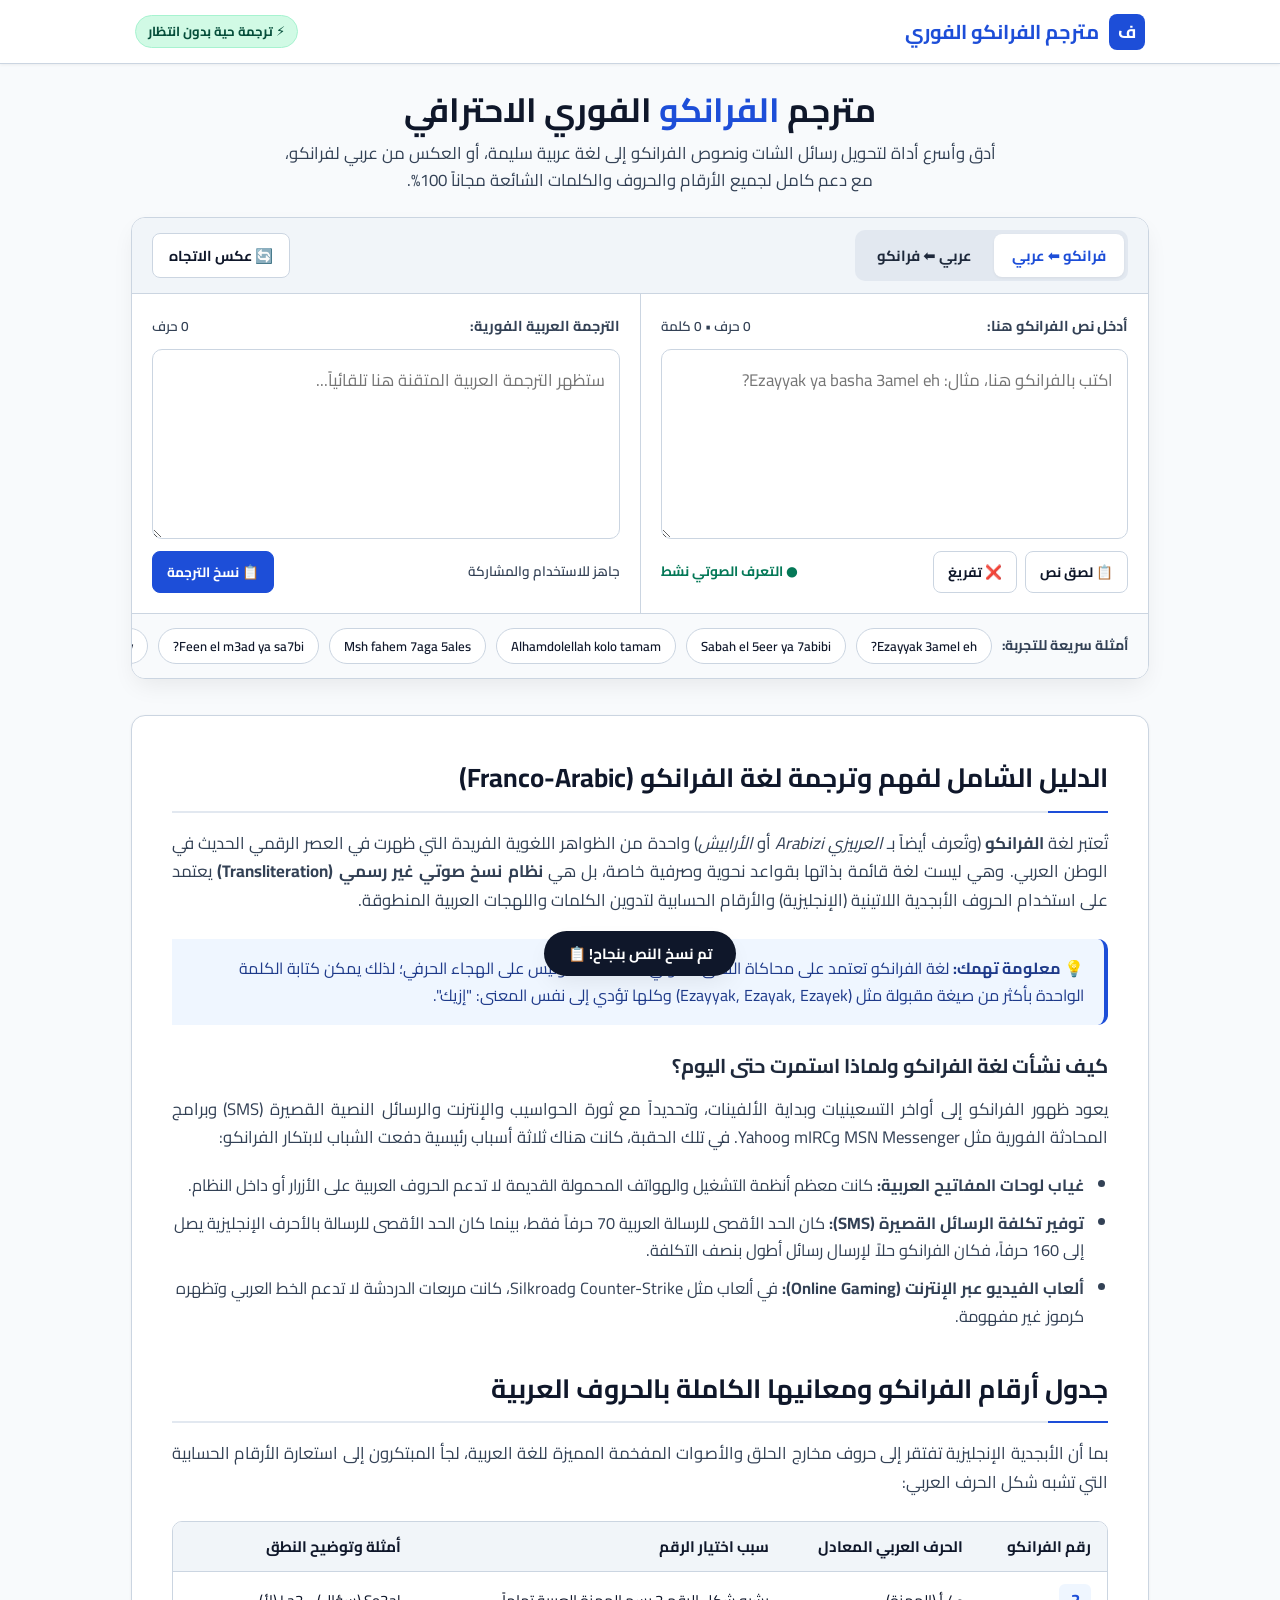
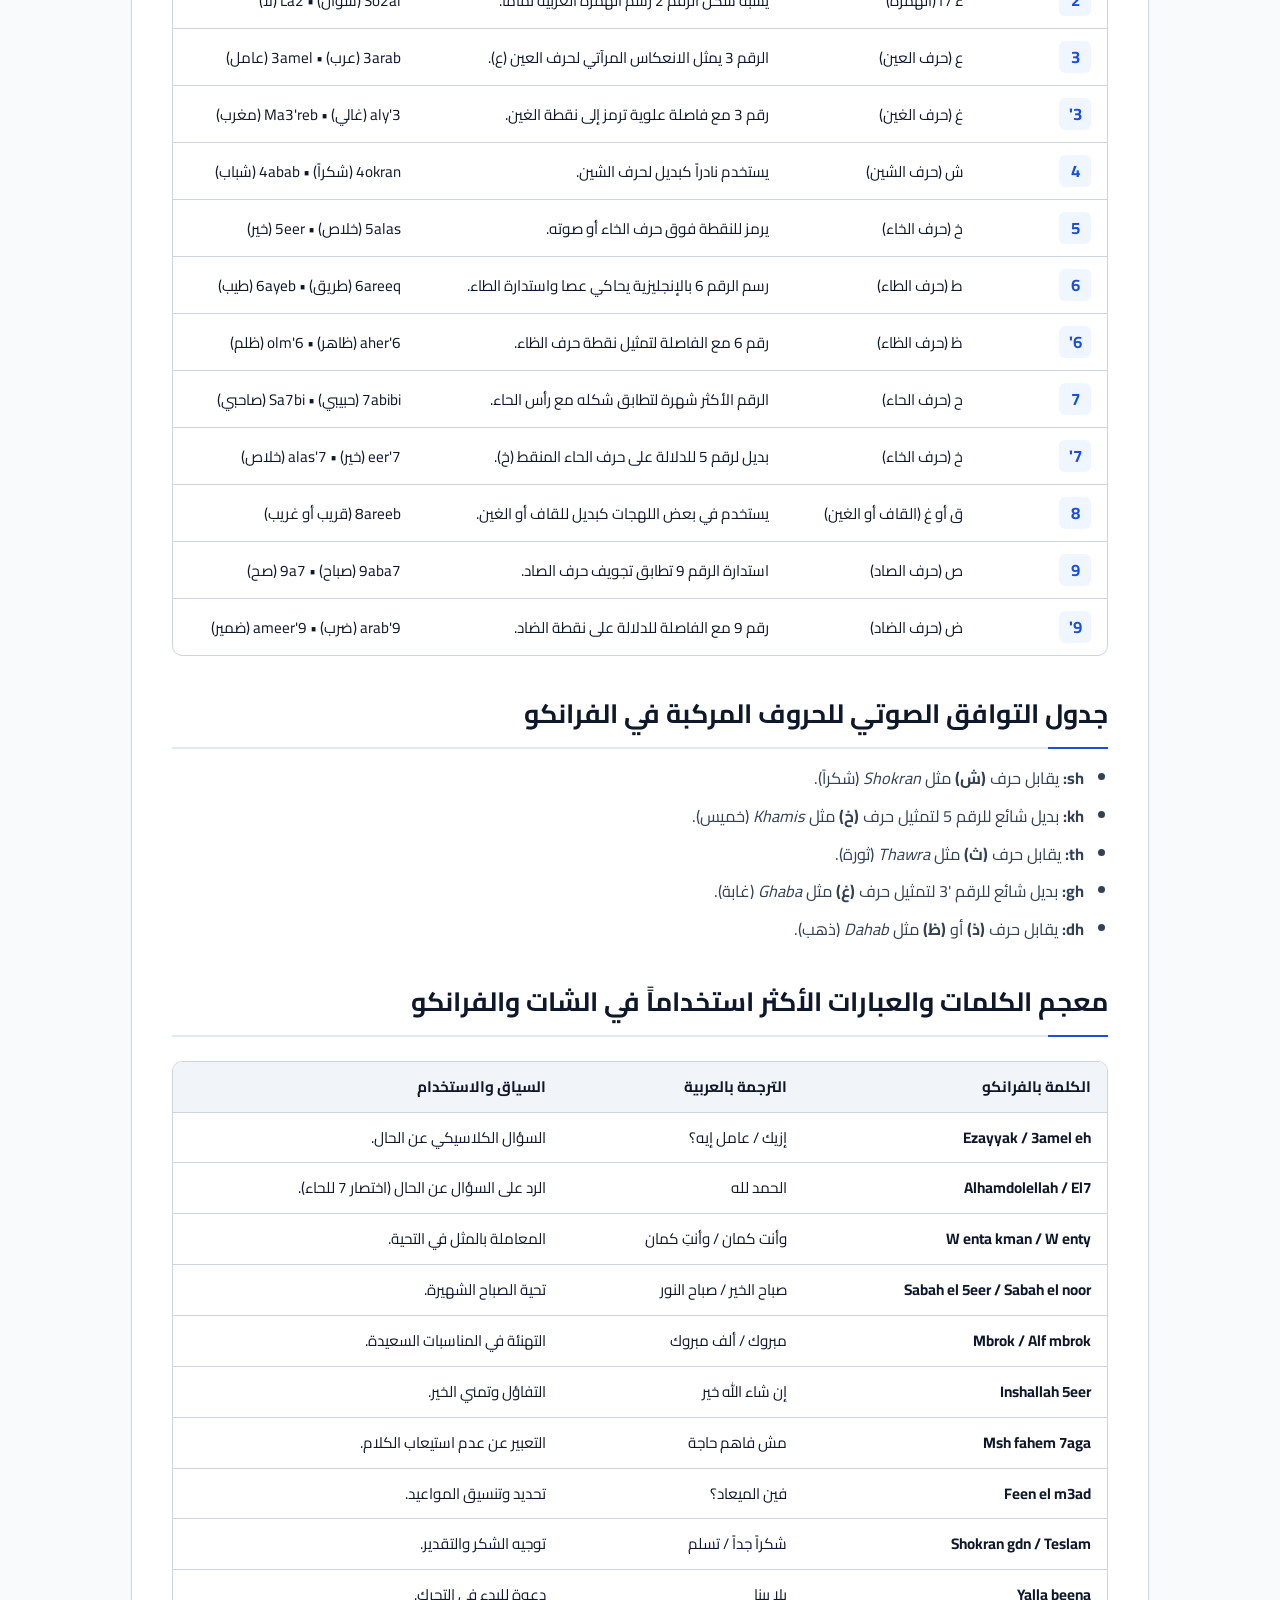
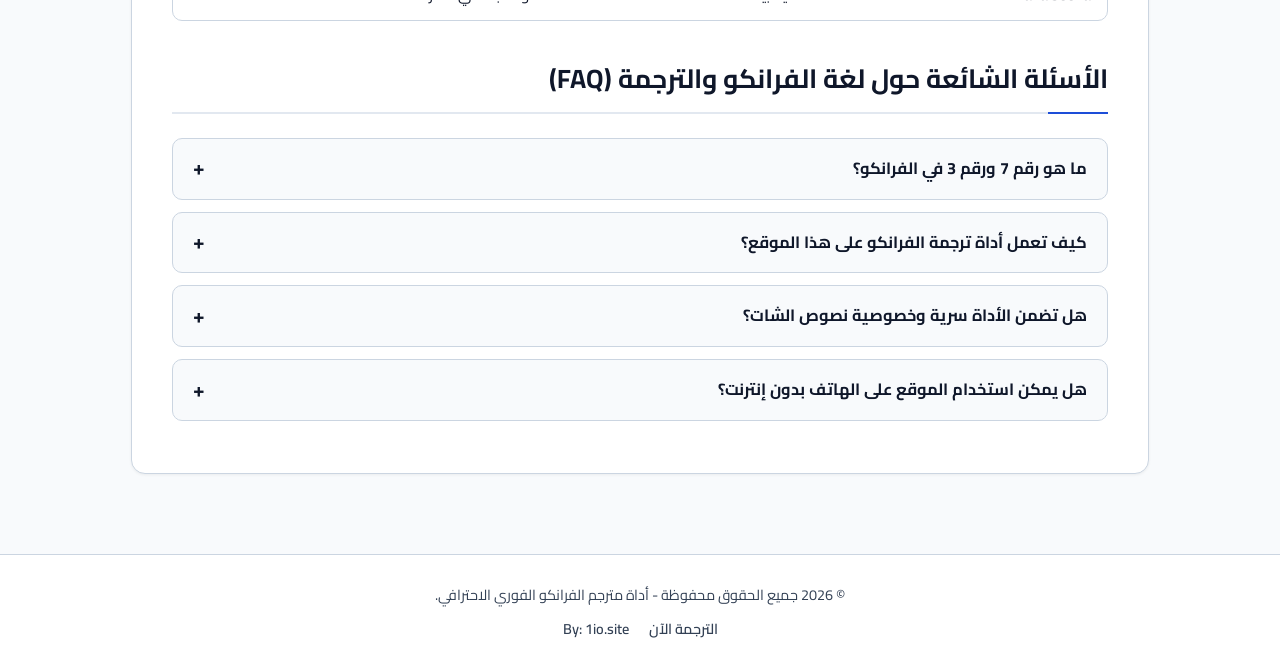
==== commit 7501e720: "Update index.html" ====
--- a/index.html
+++ b/index.html
@@ -9,12 +9,15 @@
   <title>مترجم فرانكو الفوري ⚡ أسرع أداة تحويل الفرانكو إلى عربي وعكسها مجاناً (دقة 100%)</title>
   <meta name="description" content="أقوى مترجم فرانكو فوري: حوّل نصوص الشات والفرانكو إلى لغة عربية صحيحة أو العكس بضغطة زر. اكتشف جدول أرقام الفرانكو بالكامل، وقاموس الكلمات الأكثر استخداماً، ودليلك الشامل بدون أخطاء.">
   <meta name="keywords" content="مترجم فرانكو, ترجمة فرانكو, تحويل الفرانكو الى عربي, مترجم الفرانكو, فرانكو عربي, ترجمة فرانكو لعربي, franco to arabic, ارقام الفرانكو, لغة الفرانكو, arabizi">
-  <meta name="author" content="Franco Translator">
+  <meta name="author" content="Ahmed Elazab">
   <meta name="robots" content="index, follow, max-snippet:-1, max-image-preview:large, max-video-preview:-1">
-  <link rel="canonical" href="./">
+  
+  <!-- Absolute Canonical (Fixed SEO 100 Audit) -->
+  <link rel="canonical" href="https://ahmedelazabdev.github.io/francotranslate/">
 
   <!-- Open Graph -->
   <meta property="og:type" content="website">
+  <meta property="og:url" content="https://ahmedelazabdev.github.io/francotranslate/">
   <meta property="og:title" content="مترجم فرانكو الفوري ⚡ تحويل الفرانكو إلى عربي والعكس بدقة 100%">
   <meta property="og:description" content="أداة فورية مجانية لترجمة لغة الفرانكو إلى عربي سليم مع الدليل الشامل لجميع الأرقام والحروف والكلمات الشائعة.">
   <meta property="og:locale" content="ar_AR">
@@ -28,11 +31,11 @@
   <link rel="preconnect" href="https://fonts.googleapis.com">
   <link rel="preconnect" href="https://fonts.gstatic.com" crossorigin>
 
-  <!-- Zero Render-Blocking Font Loading (Weights 400 & 700 Only to save 60KB+ and 1,740ms) -->
-  <link rel="preload" as="style" href="https://fonts.googleapis.com/css2?family=Cairo:wght@400;700&display=swap">
-  <link rel="stylesheet" href="https://fonts.googleapis.com/css2?family=Cairo:wght@400;700&display=swap" media="print" onload="this.media='all'">
+  <!-- Zero-CLS & Zero-Render-Blocking Font Loading (display=optional eliminates font layout shift) -->
+  <link rel="preload" as="style" href="https://fonts.googleapis.com/css2?family=Cairo:wght@400;700&display=optional">
+  <link rel="stylesheet" href="https://fonts.googleapis.com/css2?family=Cairo:wght@400;700&display=optional" media="print" onload="this.media='all'">
   <noscript>
-    <link rel="stylesheet" href="https://fonts.googleapis.com/css2?family=Cairo:wght@400;700&display=swap">
+    <link rel="stylesheet" href="https://fonts.googleapis.com/css2?family=Cairo:wght@400;700&display=optional">
   </noscript>
 
   <!-- Structured Data: WebApplication & FAQPage Schema -->
@@ -95,23 +98,23 @@
   </script>
 
   <style>
-    /* Reset & Optimized Font Stack (Zero FOUT Layout Shift) */
     :root {
       --primary: #1d4ed8;
       --primary-hover: #1e40af;
       --primary-soft: #eff6ff;
-      --accent: #047857;          /* High contrast accessible green */
+      --accent: #047857;
       --accent-soft: #d1fae5;
       --accent-text: #064e3b;
       --bg: #f8fafc;
       --surface: #ffffff;
       --border: #cbd5e1;
       --text: #0f172a;
-      --text-muted: #334155;      /* High contrast (WCAG AAA compliant) */
+      --text-muted: #334155;
       --shadow-sm: 0 1px 3px rgba(0,0,0,0.06);
       --shadow-md: 0 4px 6px -1px rgba(0,0,0,0.08);
       --shadow-xl: 0 10px 25px -5px rgba(0,0,0,0.08);
       --radius: 14px;
+      /* Font stack matching metrics perfectly to prevent layout jumps */
       --font-stack: 'Cairo', system-ui, -apple-system, 'Segoe UI', Tahoma, Arial, sans-serif;
     }
 
@@ -125,14 +128,14 @@
       font-family: var(--font-stack);
       background-color: var(--bg);
       color: var(--text);
-      line-height: 1.75;
+      line-height: 1.7;
       min-height: 100vh;
       display: flex;
       flex-direction: column;
       text-rendering: optimizeSpeed;
     }
 
-    /* Fixed Height Header to Eliminate CLS */
+    /* Fixed 64px Header: Stops header expansion and prevents whole-page CLS */
     header {
       background: var(--surface);
       border-bottom: 1px solid var(--border);
@@ -140,24 +143,25 @@
       top: 0;
       z-index: 100;
       box-shadow: var(--shadow-sm);
-      min-height: 64px;
+      height: 64px;
+      overflow: hidden;
     }
 
     .nav-inner {
       max-width: 1050px;
       margin: 0 auto;
-      padding: 12px 20px;
+      padding: 0 20px;
+      height: 100%;
       display: flex;
       align-items: center;
       justify-content: space-between;
-      min-height: 64px;
     }
 
     .brand {
       display: flex;
       align-items: center;
       gap: 10px;
-      font-size: 1.3rem;
+      font-size: 1.25rem;
       font-weight: 700;
       color: var(--primary);
       text-decoration: none;
@@ -166,22 +170,21 @@
     .brand-badge {
       background: var(--primary);
       color: #fff;
-      width: 38px;
-      height: 38px;
+      width: 36px;
+      height: 36px;
       border-radius: 8px;
       display: inline-flex;
       align-items: center;
       justify-content: center;
       font-weight: 700;
-      font-size: 1.15rem;
+      font-size: 1.1rem;
       flex-shrink: 0;
     }
 
-    /* Accessible High Contrast Tag */
     .status-tag {
       background: var(--accent-soft);
       color: var(--accent-text);
-      padding: 5px 12px;
+      padding: 4px 12px;
       border-radius: 9999px;
       font-size: 0.82rem;
       font-weight: 700;
@@ -191,24 +194,24 @@
     main {
       max-width: 1050px;
       width: 100%;
-      margin: 28px auto 40px;
+      margin: 24px auto 40px;
       padding: 0 16px;
       flex: 1;
-      contain: layout style; /* Prevents whole-page CLS */
-    }
-
-    /* Hero */
+      contain: layout;
+    }
+
+    /* Hero section with reserved height to lock in LCP and prevent CLS */
     .hero {
       text-align: center;
-      margin-bottom: 28px;
-      min-height: 110px; /* Reserves layout size to prevent 0.219 CLS */
+      margin-bottom: 24px;
+      min-height: 100px;
     }
 
     .hero h1 {
-      font-size: 2.2rem;
+      font-size: 2.1rem;
       font-weight: 700;
       line-height: 1.3;
-      margin-bottom: 10px;
+      margin-bottom: 8px;
       color: var(--text);
     }
 
@@ -221,6 +224,7 @@
       color: var(--text-muted);
       max-width: 720px;
       margin: 0 auto;
+      line-height: 1.6;
     }
 
     /* Converter Card */
@@ -230,7 +234,7 @@
       border-radius: var(--radius);
       box-shadow: var(--shadow-xl);
       overflow: hidden;
-      margin-bottom: 40px;
+      margin-bottom: 36px;
     }
 
     .card-topbar {
@@ -329,7 +333,6 @@
       color: var(--text-muted);
     }
 
-    /* Solved Non-composited Animations: using outline instead of box-shadow transition */
     textarea {
       width: 100%;
       height: 190px;
@@ -398,7 +401,7 @@
       background: var(--primary-hover);
     }
 
-    /* Quick Samples Bar */
+    /* Samples Tray */
     .samples-bar {
       padding: 14px 20px;
       background: #f8fafc;
@@ -435,7 +438,7 @@
       background: var(--primary-soft);
     }
 
-    /* Long Content Area */
+    /* Content Visibility: Prevents Forced Reflow (60ms) of massive below-the-fold DOM */
     .article-container {
       background: var(--surface);
       border: 1px solid var(--border);
@@ -443,6 +446,8 @@
       padding: 40px;
       box-shadow: var(--shadow-sm);
       margin-bottom: 40px;
+      content-visibility: auto;
+      contain-intrinsic-size: 1000px 1600px;
     }
 
     @media (max-width: 600px) {
@@ -452,10 +457,10 @@
     }
 
     .article-container h2 {
-      font-size: 1.7rem;
+      font-size: 1.65rem;
       font-weight: 700;
       color: var(--text);
-      margin: 40px 0 16px;
+      margin: 36px 0 16px;
       padding-bottom: 10px;
       border-bottom: 2px solid #e2e8f0;
       position: relative;
@@ -466,7 +471,7 @@
       position: absolute;
       bottom: -2px;
       right: 0;
-      width: 70px;
+      width: 60px;
       height: 2px;
       background: var(--primary);
     }
@@ -560,7 +565,7 @@
       padding: 0 6px;
     }
 
-    /* FAQ Accordion */
+    /* FAQ */
     .faq-block {
       margin-top: 24px;
     }
@@ -673,10 +678,10 @@
 </head>
 <body>
 
-  <!-- Header -->
+  <!-- Fixed Height Header -->
   <header>
     <div class="nav-inner">
-      <a href="#" class="brand">
+      <a href="https://ahmedelazabdev.github.io/francotranslate/" class="brand">
         <span class="brand-badge">ف</span>
         <span>مترجم الفرانكو الفوري</span>
       </a>
@@ -686,7 +691,7 @@
 
   <main>
 
-    <!-- Hero Section (Pre-sized to prevent CLS) -->
+    <!-- Hero Section -->
     <section class="hero">
       <h1>مترجم <span>الفرانكو</span> الفوري الاحترافي</h1>
       <p>أدق وأسرع أداة لتحويل رسائل الشات ونصوص الفرانكو إلى لغة عربية سليمة، أو العكس من عربي لفرانكو، مع دعم كامل لجميع الأرقام والحروف والكلمات الشائعة مجاناً 100%.</p>
@@ -706,7 +711,7 @@
       </div>
 
       <div class="card-grid">
-        <!-- Input Area (No autofocus to avoid CLS & non-composited animations) -->
+        <!-- Input Area -->
         <div class="editor-pane">
           <div class="pane-meta">
             <label for="box-input" id="label-input">أدخل نص الفرانكو هنا:</label>
@@ -750,7 +755,7 @@
       </div>
     </section>
 
-    <!-- Comprehensive Content -->
+    <!-- Optimized Long Article with content-visibility -->
     <article class="article-container">
       <h2>الدليل الشامل لفهم وترجمة لغة الفرانكو (Franco-Arabic)</h2>
       <p>
@@ -992,7 +997,7 @@
       <p>© <span id="current-year"></span> جميع الحقوق محفوظة - أداة مترجم الفرانكو الفوري الاحترافي.</p>
       <div class="footer-nav">
         <a href="#translator-app">الترجمة الآن</a>
-        <a href="https://is-app.blogspot.com/" target="_blank" rel="noopener">By: 1io.site</a>
+        <a href="https://is-app.blogspot.com" target="_blank" rel="noopener">By: 1io.site</a>
       </div>
     </div>
   </footer>
